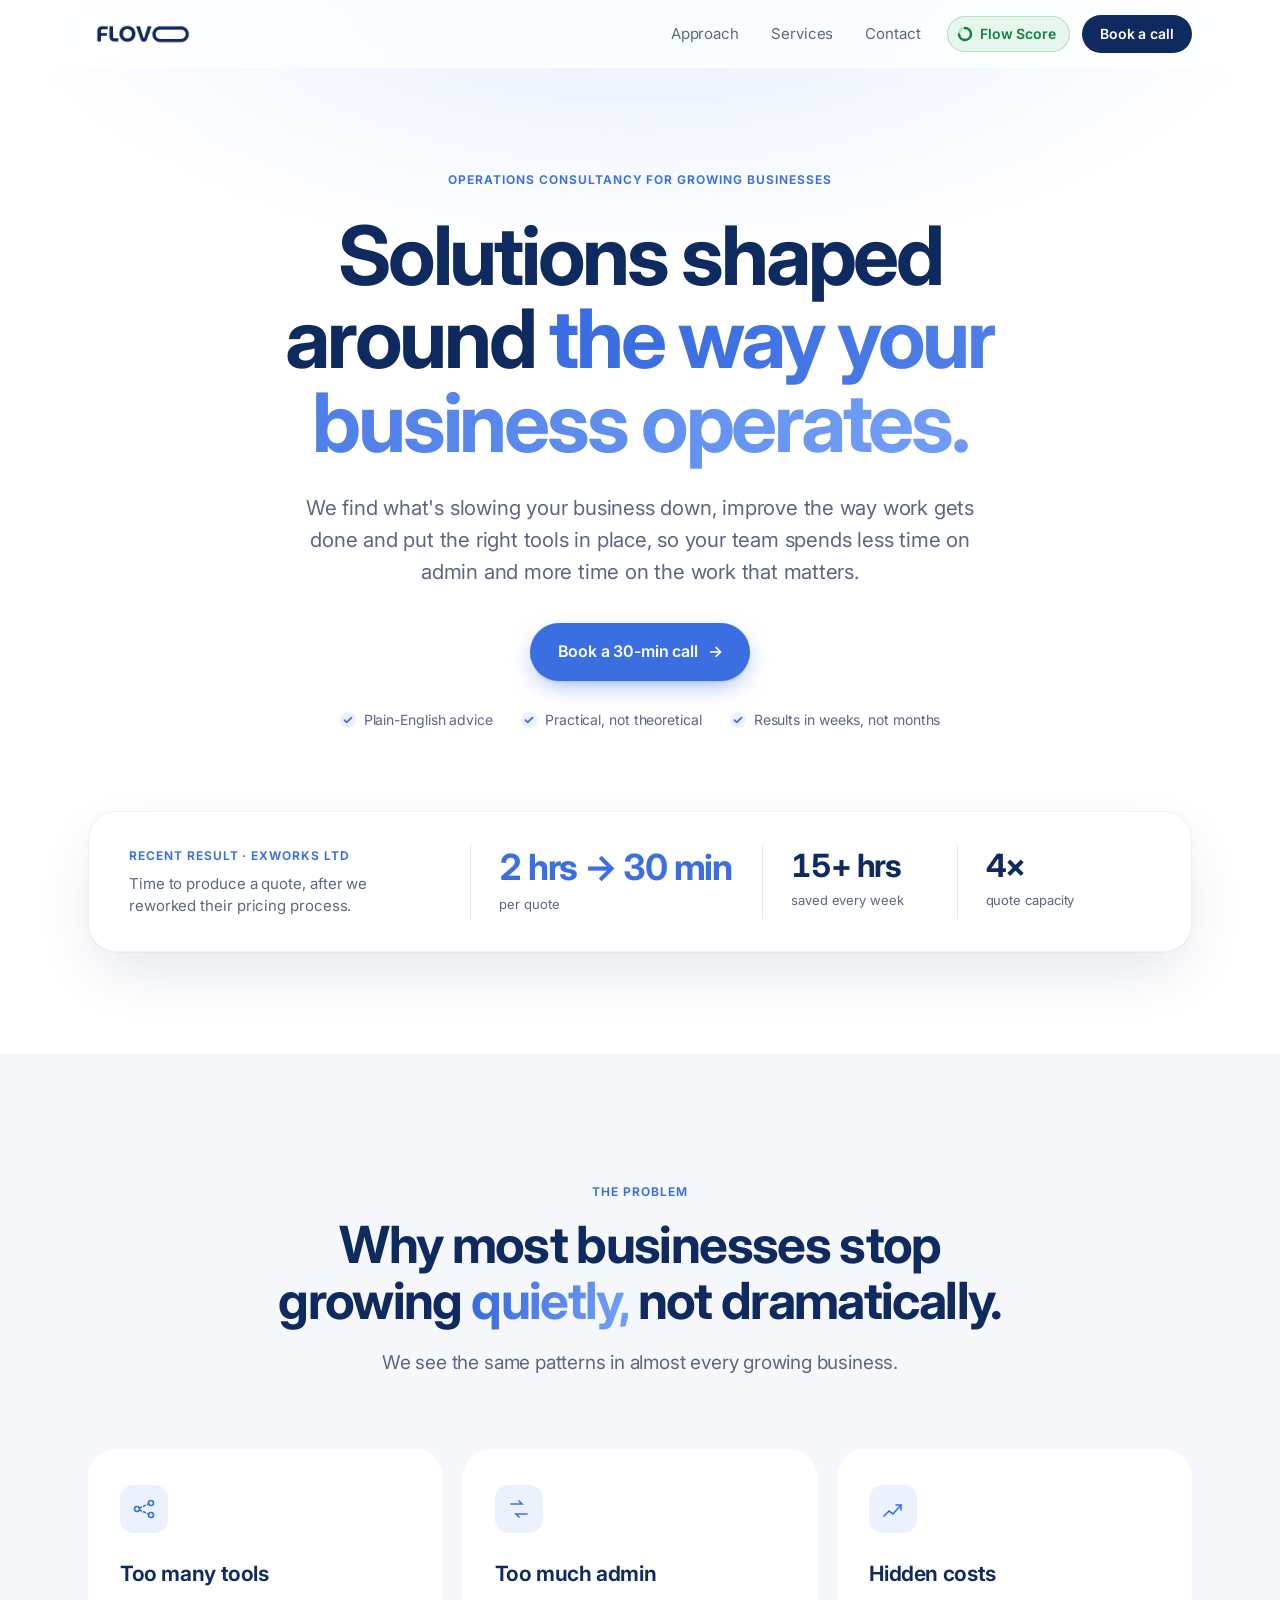
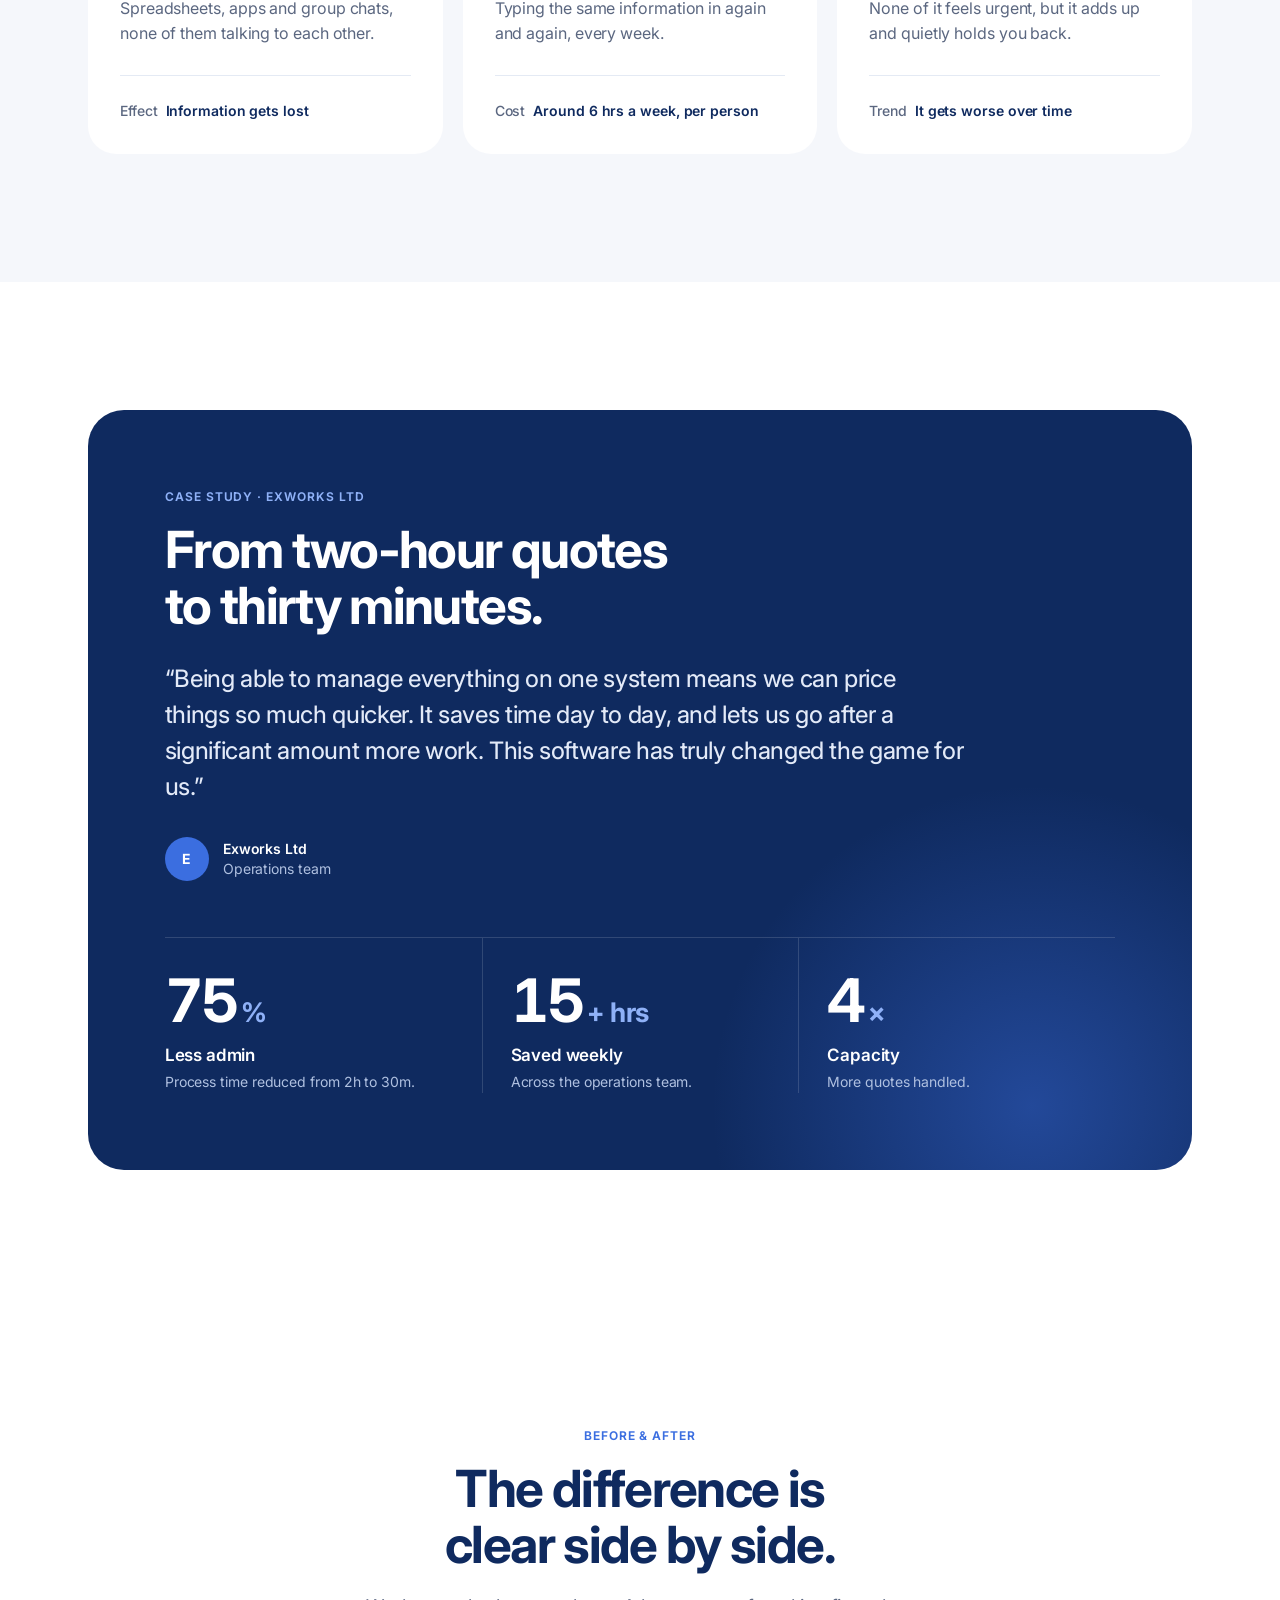
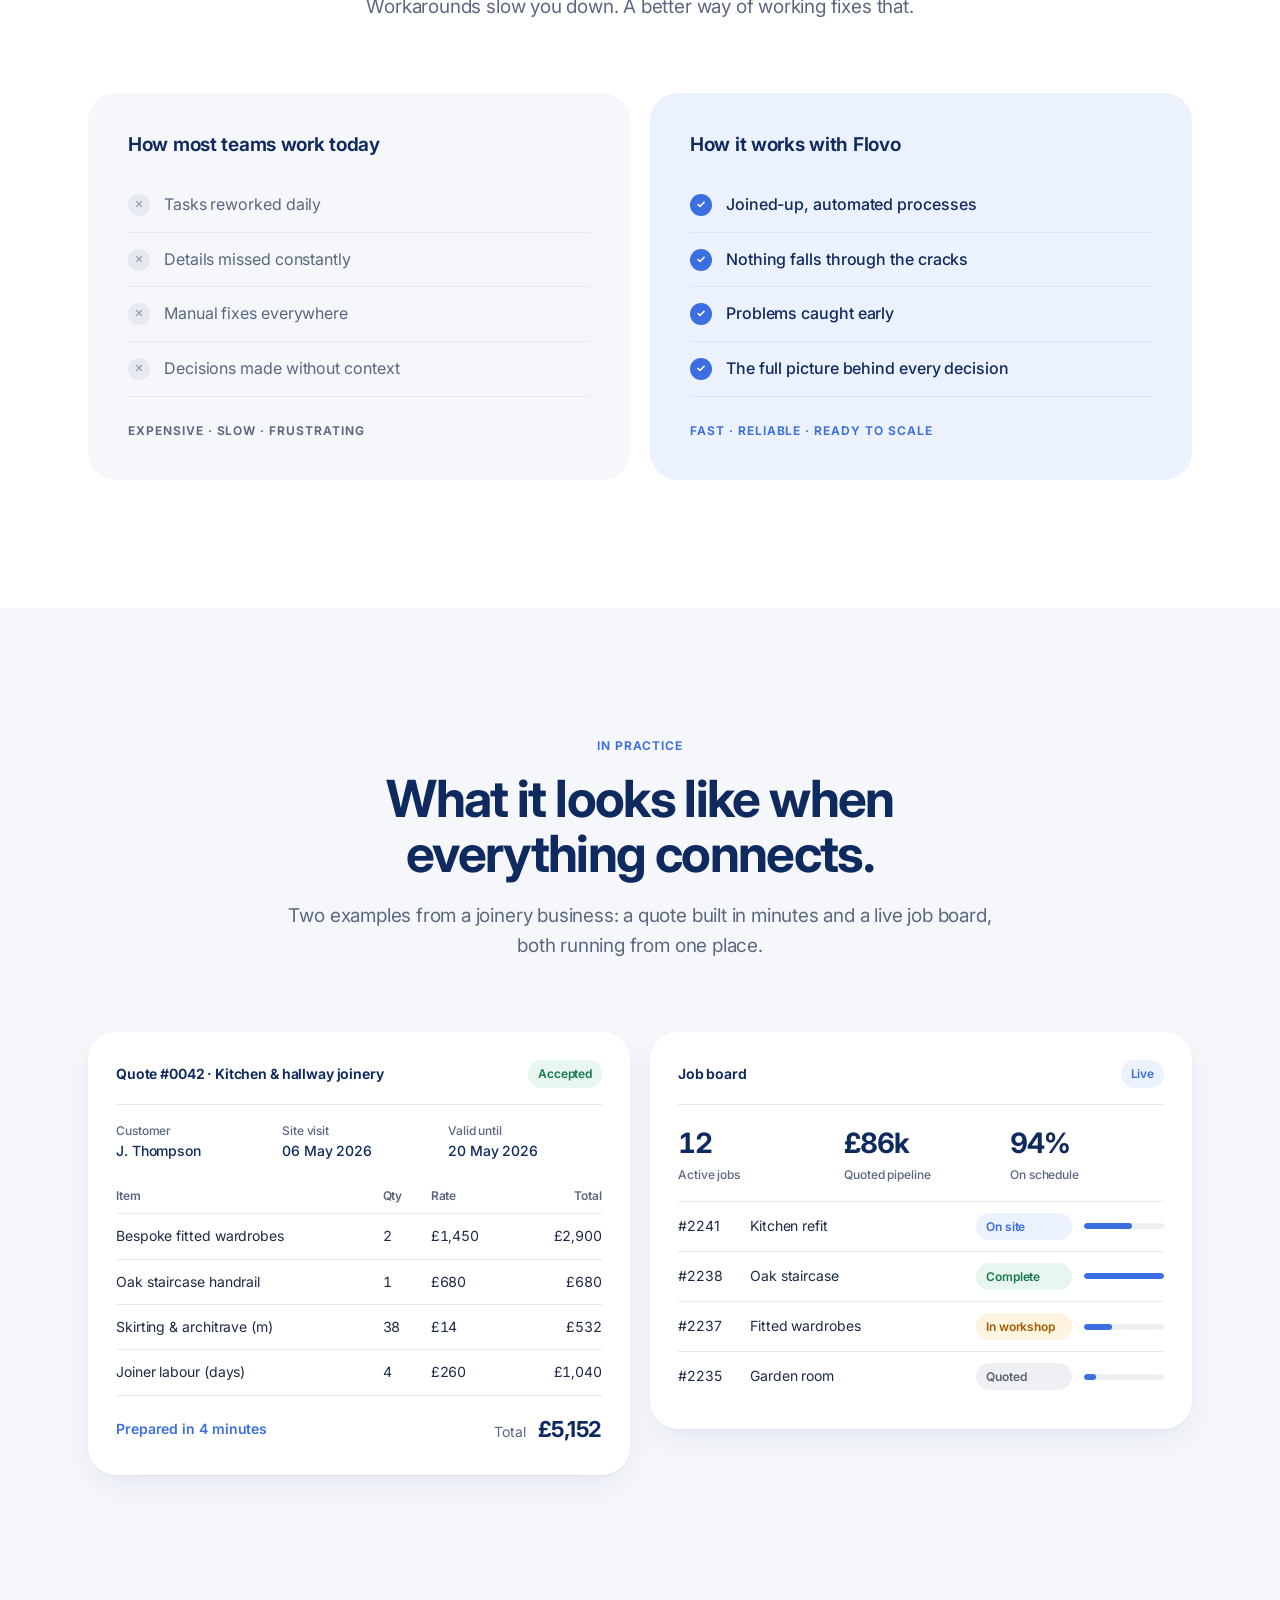
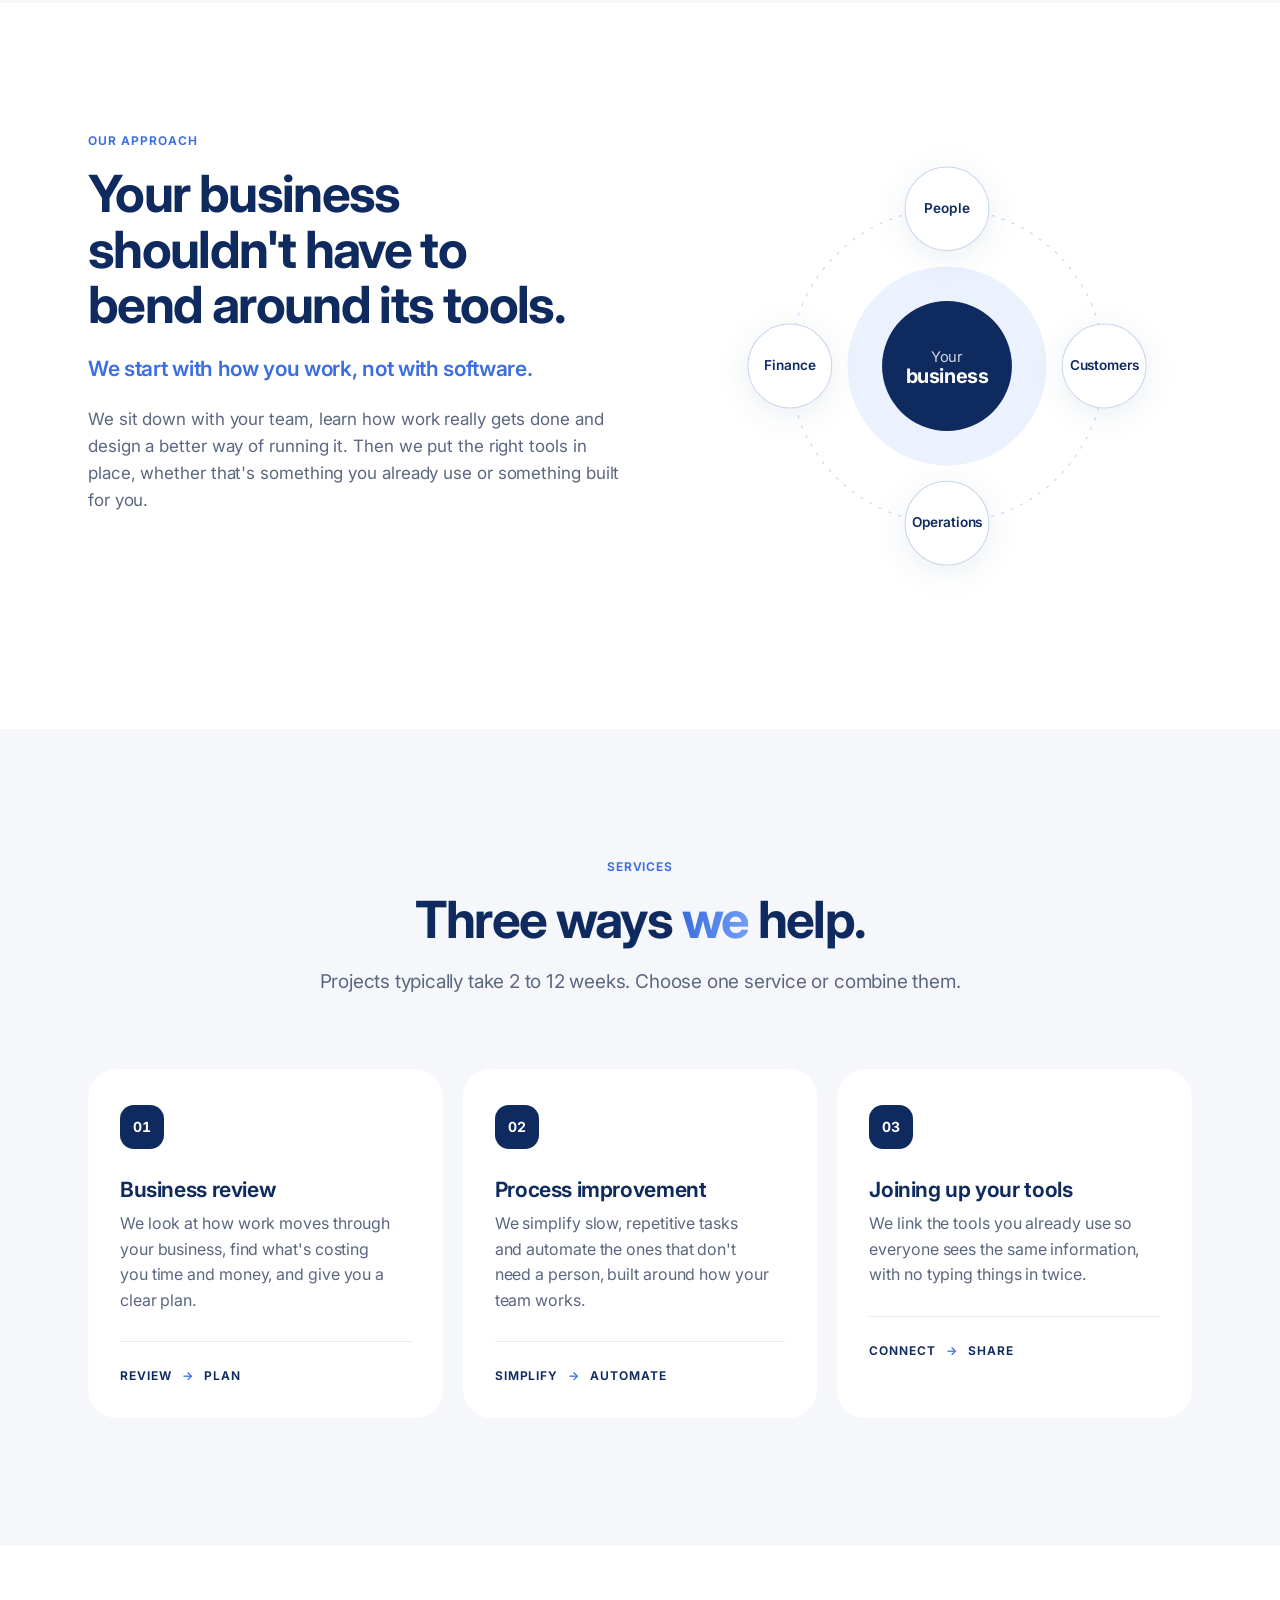
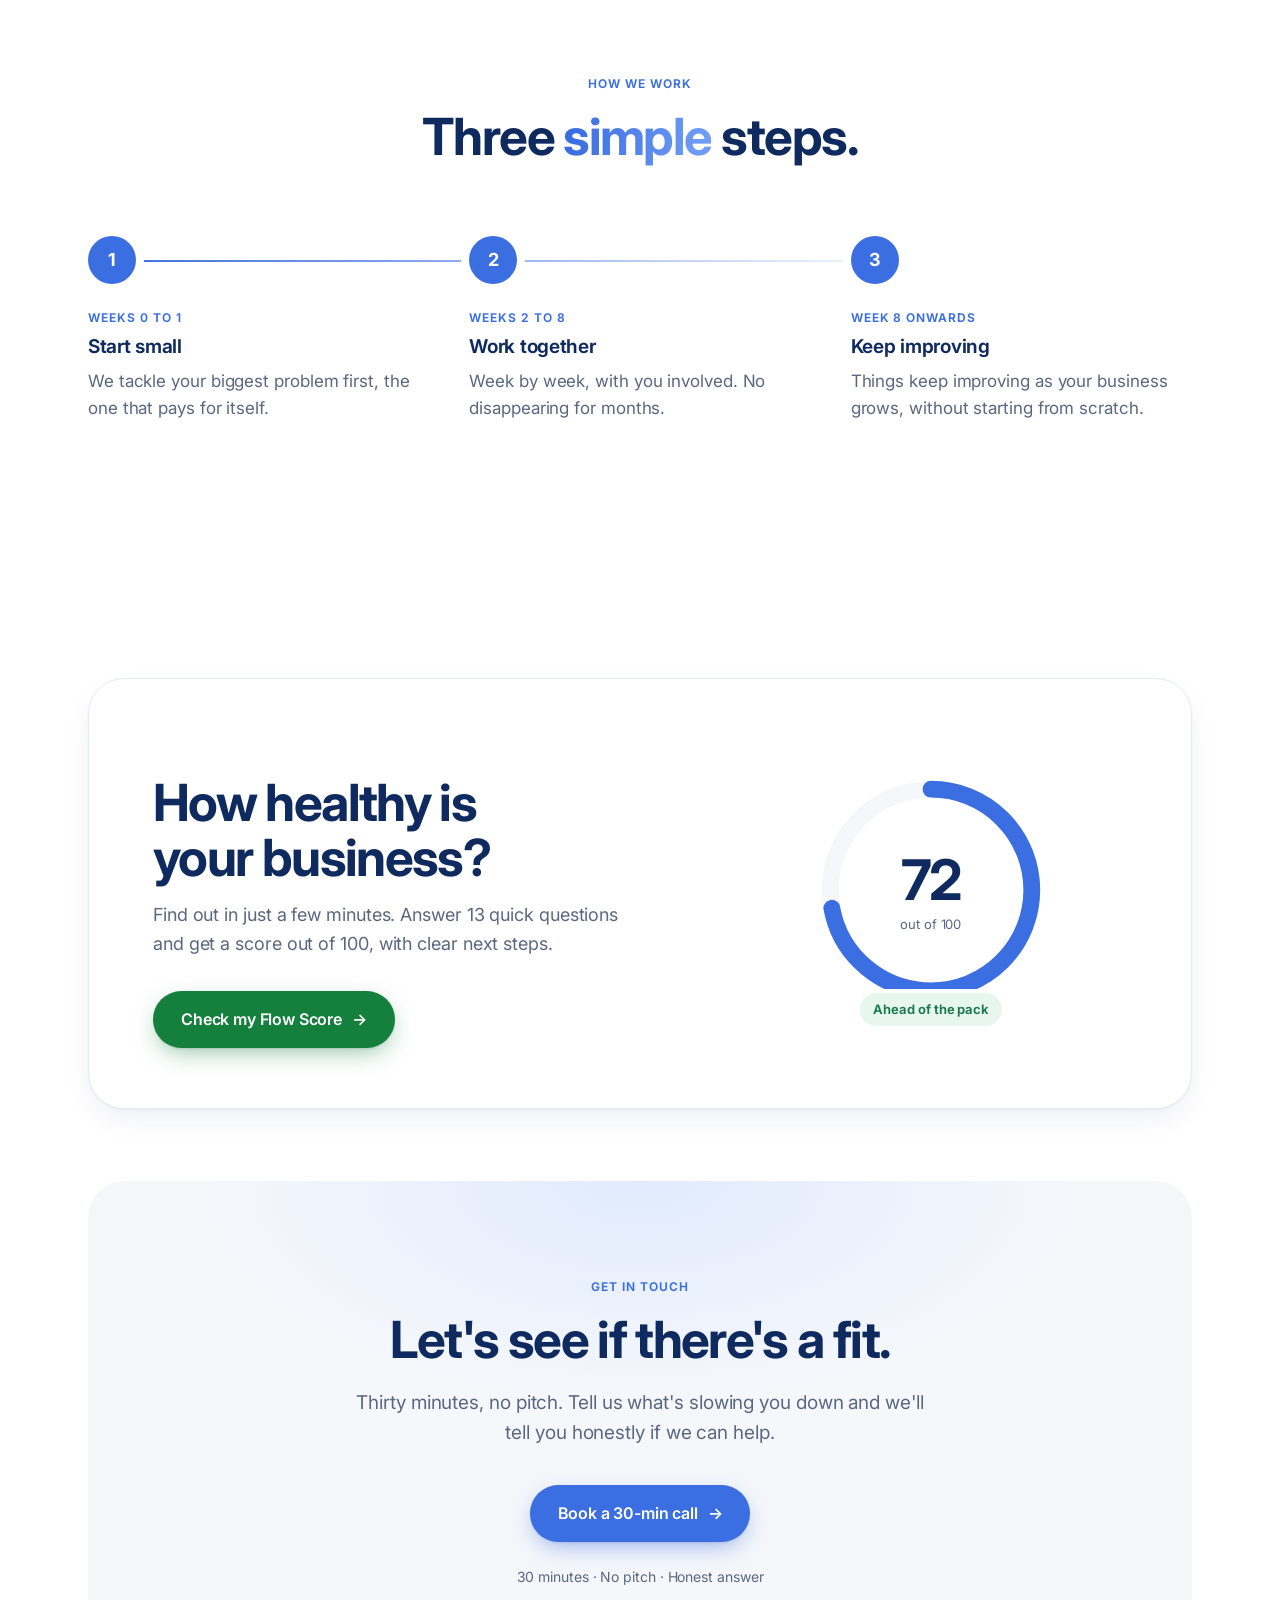
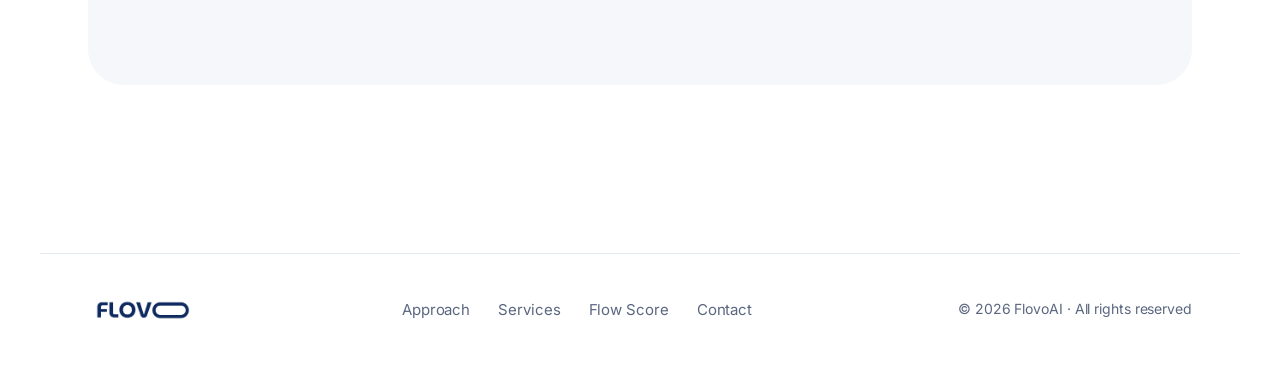
==== index.html @ a296d51c "Flow Score: green calls to action, remove quick win - Flow Score nav pill and Check/See my Flow Scor" ====
<!DOCTYPE html>
<html lang="en">
<head>
  <meta charset="UTF-8" />
  <meta name="viewport" content="width=device-width, initial-scale=1.0" />
  <meta name="theme-color" content="#ffffff" />
  <meta name="description" content="FlovoAI helps growing businesses find what is slowing them down, redesign the way work flows, and put the right tools in place, so teams spend less time on admin." />
  <title>FlovoAI | Operations Consultancy for Growing Businesses</title>
  <link rel="canonical" href="https://flovoai.com/" />

  <!-- Open Graph -->
  <meta property="og:type" content="website" />
  <meta property="og:url" content="https://flovoai.com/" />
  <meta property="og:title" content="FlovoAI | Operations Consultancy for Growing Businesses" />
  <meta property="og:description" content="FlovoAI helps growing businesses find what is slowing them down, redesign the way work flows, and put the right tools in place, so teams spend less time on admin." />
  <meta property="og:image" content="https://flovoai.com/logo.png" />
  <meta property="og:site_name" content="FlovoAI" />

  <!-- Twitter Card -->
  <meta name="twitter:card" content="summary" />
  <meta name="twitter:title" content="FlovoAI | Operations Consultancy for Growing Businesses" />
  <meta name="twitter:description" content="FlovoAI helps growing businesses find what is slowing them down, redesign the way work flows, and put the right tools in place, so teams spend less time on admin." />
  <meta name="twitter:image" content="https://flovoai.com/logo.png" />

  <!-- JSON-LD structured data -->
  <script type="application/ld+json">
  {
    "@context": "https://schema.org",
    "@type": "ProfessionalService",
    "name": "FlovoAI",
    "url": "https://flovoai.com",
    "logo": "https://flovoai.com/logo.png",
    "description": "FlovoAI helps growing businesses find what is slowing them down, redesign the way work flows, and put the right tools in place, so teams spend less time on admin.",
    "areaServed": "GB",
    "serviceType": ["Operations Consultancy", "Process Improvement", "Business Systems Integration"],
    "contactPoint": {
      "@type": "ContactPoint",
      "contactType": "sales",
      "url": "https://cal.com/flovoai/30min"
    }
  }
  </script>

  <link rel="preconnect" href="https://fonts.googleapis.com" />
  <link rel="preconnect" href="https://fonts.gstatic.com" crossorigin />
  <link href="https://fonts.googleapis.com/css2?family=Inter:opsz,wght@14..32,400..700&display=swap" rel="stylesheet" />
  <link rel="icon" type="image/png" href="faviconv2.png" />
  <link rel="apple-touch-icon" href="faviconv2.png" />
  <link rel="stylesheet" href="home.css" />
  <script>document.documentElement.classList.add('js')</script>
</head>
<body>


  <header class="nav" id="nav">
    <div class="wrap nav-row">
      <a class="brand" href="#top" aria-label="FlovoAI home"><span class="logo" role="img" aria-label="FlovoAI"></span></a>
      <nav class="nav-links" aria-label="Primary">
        <a class="nav-link" href="#approach">Approach</a>
        <a class="nav-link" href="#services">Services</a>
        <a class="nav-link" href="#contact">Contact</a>
        <a class="nav-score" href="/questionnaire"><svg class="nav-score-icon" viewBox="0 0 16 16" aria-hidden="true"><circle cx="8" cy="8" r="6" class="t"/><circle cx="8" cy="8" r="6" class="f"/></svg><span>Flow Score</span></a>
        <a class="nav-cta" href="https://cal.com/flovoai/30min" target="_blank" rel="noopener">Book a call</a>
      </nav>
    </div>
  </header>

  <main id="top">

    <!-- HERO -->
    <section class="hero">
      <div class="wrap hero-copy">
        <p class="eyebrow">Operations consultancy for growing businesses</p>
        <h1>Solutions shaped around <em>the way your business operates.</em></h1>
        <p class="hero-sub">We find what's slowing your business down, improve the way work gets done and put the right tools in place, so your team spends less time on admin and more time on the work that matters.</p>
        <div class="hero-cta">
          <a class="btn btn-primary" href="https://cal.com/flovoai/30min" target="_blank" rel="noopener">Book a 30-min call <span class="btn-arrow" aria-hidden="true">→</span></a>
        </div>
        <ul class="hero-trust">
          <li>Plain-English advice</li>
          <li>Practical, not theoretical</li>
          <li>Results in weeks, not months</li>
        </ul>
      </div>
      <div class="wrap">
        <aside class="hero-card" aria-label="Recent result">
          <div class="hero-card-intro">
            <div class="hero-card-label">Recent result · Exworks Ltd</div>
            <p>Time to produce a quote, after we reworked their pricing process.</p>
          </div>
          <div class="hero-card-figs">
            <div class="fig fig-main"><strong><span class="n" data-target="2" data-delay="700">2</span> hrs → <span class="n" data-target="30" data-delay="700">30</span> min</strong><span>per quote</span></div>
            <div class="fig"><strong><span class="n" data-target="15" data-delay="700">15</span>+ hrs</strong><span>saved every week</span></div>
            <div class="fig"><strong><span class="n" data-target="4" data-delay="700">4</span>×</strong><span>quote capacity</span></div>
          </div>
        </aside>
      </div>
    </section>

    <!-- PROBLEM -->
    <section class="sec sec-problem">
      <div class="wrap">
        <div class="sec-head">
          <div class="kicker">The problem</div>
          <h2>Why most businesses stop growing <em>quietly,</em> not dramatically.</h2>
          <p class="sec-sub">We see the same patterns in almost every growing business.</p>
        </div>
        <div class="cards-3">
          <article class="card">
            <div class="card-icon"><svg viewBox="0 0 24 24" fill="none" stroke="currentColor" stroke-width="1.6" stroke-linecap="round"><circle cx="5" cy="12" r="2.5"/><circle cx="19" cy="6" r="2.5"/><circle cx="19" cy="18" r="2.5"/><path d="M7.5 11 16.5 7M7.5 13l9 4" stroke-dasharray="2 2.5"/></svg></div>
            <h3>Too many tools</h3>
            <p>Spreadsheets, apps and group chats, none of them talking to each other.</p>
            <div class="card-foot"><span>Effect</span>Information gets lost</div>
          </article>
          <article class="card">
            <div class="card-icon"><svg viewBox="0 0 24 24" fill="none" stroke="currentColor" stroke-width="1.6" stroke-linecap="round"><path d="M4 7h11l-3-3M20 17H9l3 3"/></svg></div>
            <h3>Too much admin</h3>
            <p>Typing the same information in again and again, every week.</p>
            <div class="card-foot"><span>Cost</span>Around 6 hrs a week, per person</div>
          </article>
          <article class="card">
            <div class="card-icon"><svg viewBox="0 0 24 24" fill="none" stroke="currentColor" stroke-width="1.6" stroke-linecap="round"><path d="M3 19l5-5 4 3 8-9"/><path d="M15 8h5v5"/></svg></div>
            <h3>Hidden costs</h3>
            <p>None of it feels urgent, but it adds up and quietly holds you back.</p>
            <div class="card-foot"><span>Trend</span>It gets worse over time</div>
          </article>
        </div>
      </div>
    </section>

    <!-- CASE STUDY -->
    <section class="sec sec-case">
      <div class="wrap">
        <div class="case">
          <div class="case-left">
            <div class="kicker">Case study · Exworks Ltd</div>
            <h2>From two-hour quotes to thirty minutes.</h2>
            <blockquote>“Being able to manage everything on one system means we can price things so much quicker. It saves time day to day, and lets us go after a significant amount more work. This software has truly changed the game for us.”</blockquote>
            <div class="cite"><span class="avatar">E</span><span><strong>Exworks Ltd</strong><br>Operations team</span></div>
          </div>
          <div class="stats">
            <div class="stat"><div class="stat-num" data-target="75">75<small>%</small></div><div class="stat-label">Less admin</div><p>Process time reduced from 2h to 30m.</p></div>
            <div class="stat"><div class="stat-num" data-target="15">15<small>+ hrs</small></div><div class="stat-label">Saved weekly</div><p>Across the operations team.</p></div>
            <div class="stat"><div class="stat-num" data-target="4">4<small>×</small></div><div class="stat-label">Capacity</div><p>More quotes handled.</p></div>
          </div>
        </div>
      </div>
    </section>

    <!-- COMPARE -->
    <section class="sec sec-compare">
      <div class="wrap">
        <div class="sec-head">
          <div class="kicker">Before &amp; after</div>
          <h2>The difference is clear side by side.</h2>
          <p class="sec-sub">Workarounds slow you down. A better way of working fixes that.</p>
        </div>
        <div class="compare">
          <div class="compare-col then">
            <h4>How most teams work today</h4>
            <ul>
              <li>Tasks reworked daily</li>
              <li>Details missed constantly</li>
              <li>Manual fixes everywhere</li>
              <li>Decisions made without context</li>
            </ul>
            <div class="compare-foot">Expensive · slow · frustrating</div>
          </div>
          <div class="compare-col now">
            <h4>How it works with Flovo</h4>
            <ul>
              <li>Joined-up, automated processes</li>
              <li>Nothing falls through the cracks</li>
              <li>Problems caught early</li>
              <li>The full picture behind every decision</li>
            </ul>
            <div class="compare-foot">Fast · reliable · ready to scale</div>
          </div>
        </div>
      </div>
    </section>

    <!-- IN PRACTICE -->
    <section class="sec sec-mocks">
      <div class="wrap">
        <div class="sec-head">
          <div class="kicker">In practice</div>
          <h2>What it looks like when everything connects.</h2>
          <p class="sec-sub">Two examples from a joinery business: a quote built in minutes and a live job board, both running from one place.</p>
        </div>
        <div class="mocks">
          <div class="mock">
            <div class="mock-head"><span>Quote #0042 · Kitchen &amp; hallway joinery</span><span class="pill ok">Accepted</span></div>
            <div class="mock-meta"><div><span>Customer</span>J. Thompson</div><div><span>Site visit</span>06 May 2026</div><div><span>Valid until</span>20 May 2026</div></div>
            <table>
              <thead><tr><th>Item</th><th>Qty</th><th>Rate</th><th>Total</th></tr></thead>
              <tbody>
                <tr><td>Bespoke fitted wardrobes</td><td>2</td><td>£1,450</td><td>£2,900</td></tr>
                <tr><td>Oak staircase handrail</td><td>1</td><td>£680</td><td>£680</td></tr>
                <tr><td>Skirting &amp; architrave (m)</td><td>38</td><td>£14</td><td>£532</td></tr>
                <tr><td>Joiner labour (days)</td><td>4</td><td>£260</td><td>£1,040</td></tr>
              </tbody>
            </table>
            <div class="mock-total"><span class="note">Prepared in 4 minutes</span><span>Total <strong>£5,152</strong></span></div>
          </div>
          <div class="mock">
            <div class="mock-head"><span>Job board</span><span class="pill live">Live</span></div>
            <div class="kpis"><div><strong>12</strong><span>Active jobs</span></div><div><strong>£86k</strong><span>Quoted pipeline</span></div><div><strong>94%</strong><span>On schedule</span></div></div>
            <div class="jobs">
              <div class="job"><span>#2241</span><span>Kitchen refit</span><span class="pill info">On site</span><div class="bar"><i style="width:60%"></i></div></div>
              <div class="job"><span>#2238</span><span>Oak staircase</span><span class="pill ok">Complete</span><div class="bar"><i style="width:100%"></i></div></div>
              <div class="job"><span>#2237</span><span>Fitted wardrobes</span><span class="pill warn">In workshop</span><div class="bar"><i style="width:35%"></i></div></div>
              <div class="job"><span>#2235</span><span>Garden room</span><span class="pill muted">Quoted</span><div class="bar"><i style="width:15%"></i></div></div>
            </div>
          </div>
        </div>
      </div>
    </section>

    <!-- APPROACH -->
    <section id="approach" class="sec sec-approach">
      <div class="wrap approach">
        <div>
          <div class="kicker">Our approach</div>
          <h2>Your business shouldn't have to bend around its tools.</h2>
          <p class="lead">We start with how you work, not with software.</p>
          <p>We sit down with your team, learn how work really gets done and design a better way of running it. Then we put the right tools in place, whether that's something you already use or something built for you.</p>
          <p>The result: fewer tools, fewer workarounds and a way of working your team trusts.</p>
        </div>
        <div class="diagram" aria-hidden="true">
          <svg viewBox="0 0 420 420">
            <circle cx="210" cy="210" r="150" class="d-ring"/>
            <circle cx="210" cy="210" r="95" class="d-ring2"/>
            <g class="d-node"><circle cx="210" cy="60" r="40"/><text x="210" y="64">People</text></g>
            <g class="d-node"><circle cx="360" cy="210" r="40"/><text x="360" y="214">Customers</text></g>
            <g class="d-node"><circle cx="210" cy="360" r="40"/><text x="210" y="364">Operations</text></g>
            <g class="d-node"><circle cx="60" cy="210" r="40"/><text x="60" y="214">Finance</text></g>
            <circle cx="210" cy="210" r="62" class="d-core"/>
            <text x="210" y="206" class="d-core-t1">Your</text>
            <text x="210" y="226" class="d-core-t2">business</text>
          </svg>
        </div>
      </div>
    </section>

    <!-- SERVICES -->
    <section id="services" class="sec sec-services">
      <div class="wrap">
        <div class="sec-head">
          <div class="kicker">Services</div>
          <h2>Three ways <em>we</em> help.</h2>
          <p class="sec-sub">Projects typically take 2 to 12 weeks. Choose one service or combine them.</p>
        </div>
        <div class="cards-3 services">
          <article class="card service">
            <div class="svc-num">01</div>
            <h3>Business review</h3>
            <p>We look at how work moves through your business, find what's costing you time and money, and give you a clear plan.</p>
            <div class="svc-flow">Review <span>→</span> Plan</div>
          </article>
          <article class="card service">
            <div class="svc-num">02</div>
            <h3>Process improvement</h3>
            <p>We simplify slow, repetitive tasks and automate the ones that don't need a person, built around how your team works.</p>
            <div class="svc-flow">Simplify <span>→</span> Automate</div>
          </article>
          <article class="card service">
            <div class="svc-num">03</div>
            <h3>Joining up your tools</h3>
            <p>We link the tools you already use so everyone sees the same information, with no typing things in twice.</p>
            <div class="svc-flow">Connect <span>→</span> Share</div>
          </article>
        </div>
      </div>
    </section>

    <!-- PROCESS -->
    <section class="sec sec-process">
      <div class="wrap">
        <div class="sec-head">
          <div class="kicker">How we work</div>
          <h2>Three <em>simple</em> steps.</h2>
        </div>
        <div class="steps">
          <div class="step"><div class="step-n">1</div><div class="step-when">Weeks 0 to 1</div><h4>Start small</h4><p>We tackle your biggest problem first, the one that pays for itself.</p></div>
          <div class="step"><div class="step-n">2</div><div class="step-when">Weeks 2 to 8</div><h4>Work together</h4><p>Week by week, with you involved. No disappearing for months.</p></div>
          <div class="step"><div class="step-n">3</div><div class="step-when">Week 8 onwards</div><h4>Keep improving</h4><p>Things keep improving as your business grows, without starting from scratch.</p></div>
        </div>
      </div>
    </section>

    <!-- FLOW SCORE -->
    <section class="sec sec-flow">
      <div class="wrap">
        <div class="flow-tile">
          <div class="flow-copy">
            <div class="kicker">Flow Score</div>
            <h2>How healthy is your business?</h2>
            <p>Find out in just a few minutes. Answer 13 quick questions and get a score out of 100, with clear next steps.</p>
            <a class="btn btn-green" href="/questionnaire">Check my Flow Score <span class="btn-arrow" aria-hidden="true">→</span></a>
          </div>
          <div class="flow-visual" aria-hidden="true">
            <svg viewBox="0 0 200 200">
              <circle cx="100" cy="100" r="84" class="fv-track"/>
              <circle cx="100" cy="100" r="84" class="fv-fill"/>
            </svg>
            <div class="fv-center"><strong>72</strong><span>out of 100</span></div>
            <div class="fv-chip">Ahead of the pack</div>
          </div>
        </div>
      </div>
    </section>

    <!-- CONTACT -->
    <section id="contact" class="sec sec-contact">
      <div class="wrap">
        <div class="contact">
          <div class="kicker">Get in touch</div>
          <h2>Let's see if there's a fit.</h2>
          <p>Thirty minutes, no pitch. Tell us what's slowing you down and we'll tell you honestly if we can help.</p>
          <div class="hero-cta center">
            <a class="btn btn-primary" href="https://cal.com/flovoai/30min" target="_blank" rel="noopener">Book a 30-min call <span class="btn-arrow" aria-hidden="true">→</span></a>
          </div>
          <div class="contact-meta">30 minutes · No pitch · Honest answer</div>
        </div>
      </div>
    </section>
  </main>

  <footer class="footer">
    <div class="wrap footer-row">
      <span class="logo" role="img" aria-label="FlovoAI"></span>
      <div class="footer-links"><a href="#approach">Approach</a><a href="#services">Services</a><a href="/questionnaire">Flow Score</a><a href="#contact">Contact</a></div>
      <div class="footer-meta">© 2026 FlovoAI · All rights reserved</div>
    </div>
  </footer>

  <script src="script.js"></script>
</body>
</html>
---- home.css ----
/* ==========================================================================
   FlovoAI homepage
   Light, consultancy-led design. Principles applied:
   - Typography: optical sizing, size-specific tracking and leading, rem units
     so the layout scales with the visitor's text-size setting
   - Materials: translucent navigation with a soft scroll-edge, not a hard rule
   - Response: buttons react on press, instantly
   - Motion: smooth, critically damped (no overshoot), transform + opacity only
   - Accessibility: reduced motion, reduced transparency, increased contrast
   ========================================================================== */

:root {
  /* Brand */
  --navy: #0F2A5F;
  --blue: #3B6EE0;
  --blue-deep: #2A57C4;
  --blue-soft: #EBF1FD;
  --sky: #8FB1F7;
  /* Flow Score accent: deep enough for white text to pass contrast (AA) */
  --green: #15803D;
  --green-deep: #116632;
  --green-soft: #E7F6EC;

  /* Neutrals */
  --bg: #FFFFFF;
  --tint: #F5F7FB;
  --text: #1E2B44;
  --text-soft: #5B6780;
  --line: #E4EAF4;
  --line-strong: #C9D6EC;

  /* Type */
  --font: 'Inter', system-ui, -apple-system, 'Segoe UI', sans-serif;

  /* Shape and depth */
  --r-lg: 1.75rem;
  --r-md: 1.25rem;
  --r-sm: 0.75rem;
  --shadow-lg: 0 1px 2px rgba(15, 42, 95, .04), 0 24px 64px -12px rgba(15, 42, 95, .14);
  --shadow-md: 0 1px 2px rgba(15, 42, 95, .04), 0 12px 32px -8px rgba(15, 42, 95, .10);

  /* Motion: approximates a critically damped spring (smooth settle, no bounce) */
  --ease: cubic-bezier(.32, .72, 0, 1);
  --ease-out: cubic-bezier(.22, .61, .36, 1);
}

/* ---------- Base ---------- */
*, *::before, *::after { box-sizing: border-box; margin: 0; padding: 0; }
html { scroll-behavior: smooth; -webkit-text-size-adjust: 100%; }
body {
  background: var(--bg);
  color: var(--text);
  font-family: var(--font);
  font-optical-sizing: auto;
  font-size: 1.0625rem;
  line-height: 1.6;
  letter-spacing: -0.005em;
  -webkit-font-smoothing: antialiased;
  -moz-osx-font-smoothing: grayscale;
  text-rendering: optimizeLegibility;
}
a { color: inherit; text-decoration: none; }
ul { list-style: none; }
::selection { background: var(--blue); color: #fff; }
:focus-visible { outline: 2px solid var(--blue); outline-offset: 3px; border-radius: 6px; }

.wrap { max-width: 75rem; margin: 0 auto; padding: 0 clamp(1.25rem, 4vw, 3rem); }

/* ---------- Typography: tracking tightens and leading closes as size grows ---------- */
h1, h2, h3, h4 { color: var(--navy); font-weight: 650; text-wrap: balance; }
h1 { font-size: clamp(2.75rem, 6.4vw, 5.25rem); line-height: 1.02; letter-spacing: -0.04em; font-weight: 700; }
h2 { font-size: clamp(2rem, 4vw, 3.25rem); line-height: 1.08; letter-spacing: -0.032em; font-weight: 700; }
h3 { font-size: 1.3125rem; line-height: 1.25; letter-spacing: -0.018em; margin-bottom: .5rem; }
h4 { font-size: 1.1875rem; line-height: 1.3; letter-spacing: -0.015em; margin-bottom: .5rem; }
h1 em, h2 em {
  font-style: normal;
  background: linear-gradient(100deg, var(--blue) 10%, #6E9BF5 90%);
  -webkit-background-clip: text; background-clip: text; color: transparent;
}
p { text-wrap: pretty; }
.kicker, .eyebrow, .hero-card-label, .compare-foot, .svc-flow, .step-when {
  font-size: .75rem; font-weight: 650; letter-spacing: .08em; text-transform: uppercase;
}

/* ---------- Navigation: a translucent material that content scrolls beneath ---------- */
.nav {
  position: sticky; top: 0; z-index: 50;
  background: rgba(255, 255, 255, .72);
  -webkit-backdrop-filter: saturate(180%) blur(20px);
  backdrop-filter: saturate(180%) blur(20px);
}
/* Scroll-edge effect: a soft fade where content meets the bar, only once scrolled */
.nav::after {
  content: ""; position: absolute; left: 0; right: 0; top: 100%; height: 1.25rem;
  background: linear-gradient(rgba(15, 42, 95, .06), transparent);
  opacity: 0; transition: opacity .3s var(--ease-out); pointer-events: none;
}
.nav.scrolled::after { opacity: 1; }
.nav-row { display: flex; align-items: center; justify-content: space-between; height: 4.25rem; }
.logo {
  display: block; width: 6.75rem; height: 2rem; background: var(--logo, var(--navy));
  -webkit-mask: url(logo.png) center / contain no-repeat; mask: url(logo.png) center / contain no-repeat;
}
.nav-links { display: flex; align-items: center; gap: .25rem; font-size: .9375rem; }
.nav-link {
  color: var(--text-soft); padding: .5rem .875rem; border-radius: 99px;
  transition: color .2s var(--ease-out), background-color .2s var(--ease-out);
}
.nav-link:hover { color: var(--navy); }
/* Wayfinding: the section you're reading is highlighted */
.nav-link.active { color: var(--navy); background: var(--tint); }
.nav-cta {
  margin-left: .75rem; padding: .5rem 1.125rem; border-radius: 99px;
  background: var(--navy); color: #fff; font-weight: 600; font-size: .875rem;
  transition: background-color .2s var(--ease-out), transform .1s var(--ease-out);
}
.nav-cta:hover { background: var(--blue); }
.nav-cta:active { transform: scale(.96); transition-duration: 0s; }

/* Flow Score: a soft green pill so it stands out, secondary to Book a call */
.nav-score {
  display: inline-flex; align-items: center; gap: .4375rem; margin-left: .5rem;
  padding: .4375rem .875rem .4375rem .625rem; border-radius: 99px;
  background: var(--green-soft); color: var(--green); font-weight: 600; font-size: .875rem;
  box-shadow: inset 0 0 0 1px rgba(21, 128, 61, .22);
  -webkit-tap-highlight-color: transparent;
  transition: background-color .2s var(--ease-out), box-shadow .2s var(--ease-out), transform .1s var(--ease-out);
}
.nav-score:hover { background: #D9F0E1; box-shadow: inset 0 0 0 1px rgba(21, 128, 61, .38); }
.nav-score:active { transform: scale(.96); transition-duration: 0s; }
.nav-score[aria-current="page"] { box-shadow: inset 0 0 0 1.5px var(--green); }
.nav-score-icon { width: 1rem; height: 1rem; transform: rotate(-90deg); }
.nav-score-icon circle { fill: none; stroke-width: 2.4; }
.nav-score-icon .t { stroke: rgba(21, 128, 61, .25); }
.nav-score-icon .f { stroke: currentColor; stroke-linecap: round; stroke-dasharray: 37.7; stroke-dashoffset: 10.5; transition: stroke-dashoffset .5s var(--ease); }
.nav-score:hover .nav-score-icon .f { stroke-dashoffset: 3; }
.nav-score + .nav-cta { margin-left: .5rem; }
@media (max-width: 720px) {
  .nav-links { gap: .375rem; }
  .nav-score { margin-left: 0; padding: .4375rem .75rem .4375rem .5625rem; font-size: .8125rem; }
  .nav-score + .nav-cta { margin-left: 0; padding: .5rem .875rem; font-size: .8125rem; }
}
@media (max-width: 360px) { .nav-score span { display: none; } .nav-score { padding: .5rem; } .logo { width: 5.75rem; } }
@media (prefers-reduced-motion: reduce) { .nav-score, .nav-score-icon .f { transition: none; } .nav-score:active { transform: none; } }

/* ---------- Buttons: feedback on press, not on release ---------- */
.btn {
  display: inline-flex; align-items: center; gap: .625rem;
  padding: 1rem 1.75rem; border-radius: 99px;
  font-size: 1rem; font-weight: 600; letter-spacing: -0.01em; white-space: nowrap;
  -webkit-tap-highlight-color: transparent;
  transition: background-color .2s var(--ease-out), box-shadow .2s var(--ease-out), transform .12s var(--ease-out);
}
.btn-primary { background: var(--blue); color: #fff; box-shadow: 0 1px 2px rgba(15, 42, 95, .1), 0 8px 24px -6px rgba(59, 110, 224, .55); }
.btn-primary:hover { background: var(--blue-deep); }
.btn:active { transform: scale(.97); transition-duration: 0s; }
.btn-arrow { display: inline-block; transition: transform .3s var(--ease); }
.btn:hover .btn-arrow { transform: translateX(3px); }
.hero-cta { display: flex; gap: .75rem; flex-wrap: wrap; justify-content: center; margin-top: 2.25rem; }

/* ---------- Hero ---------- */
.hero {
  /* Starts beneath the translucent nav so the gradient shows through it */
  margin-top: -4.25rem;
  padding: calc(4.25rem + clamp(3.5rem, 8vw, 6.5rem)) 0 clamp(4rem, 8vw, 6.5rem);
  background:
    radial-gradient(60rem 30rem at 50% -4rem, #E3ECFD, transparent 70%),
    var(--bg);
  text-align: center;
}
.hero-copy { max-width: 60rem; }
.eyebrow { color: var(--blue); margin-bottom: 1.5rem; }
.hero-sub { font-size: clamp(1.125rem, 1.6vw, 1.3125rem); line-height: 1.55; color: var(--text-soft); max-width: 42rem; margin: 1.75rem auto 0; letter-spacing: -0.01em; }
.hero-trust { display: flex; justify-content: center; flex-wrap: wrap; gap: .5rem 1.75rem; margin-top: 1.75rem; font-size: .875rem; color: var(--text-soft); }
.hero-trust li { display: flex; align-items: center; gap: .5rem; }
.hero-trust li::before {
  content: ""; width: 1rem; height: 1rem; border-radius: 50%;
  background: var(--blue-soft) url("data:image/svg+xml,%3Csvg xmlns='http://www.w3.org/2000/svg' viewBox='0 0 16 16'%3E%3Cpath d='M4.5 8.2l2.2 2.2 4.8-4.8' fill='none' stroke='%233B6EE0' stroke-width='1.8' stroke-linecap='round' stroke-linejoin='round'/%3E%3C/svg%3E") center / 100% no-repeat;
}

/* Result panel */
.hero-card {
  margin-top: clamp(3.5rem, 7vw, 5rem);
  background: #fff; border-radius: var(--r-lg); box-shadow: var(--shadow-lg);
  border: 1px solid rgba(15, 42, 95, .06);
  display: grid; grid-template-columns: 1fr 2.2fr; align-items: center; gap: 2rem;
  padding: 2rem 2.5rem; text-align: left;
}
.hero-card-label { color: var(--blue); margin-bottom: .5rem; }
.hero-card-intro p { color: var(--text-soft); font-size: .9375rem; line-height: 1.5; }
.hero-card-figs { display: grid; grid-template-columns: 1.5fr 1fr 1fr; }
.fig { padding: .25rem 0 .25rem 1.75rem; border-left: 1px solid var(--line); }
.fig strong { display: block; color: var(--navy); font-size: 2rem; line-height: 1.1; letter-spacing: -0.035em; font-weight: 700; white-space: nowrap; }
.fig-main strong { color: var(--blue); font-size: 2.25rem; }
.fig span:not(.n) { display: block; font-size: .8125rem; color: var(--text-soft); margin-top: .375rem; }
.n, .stat-num, .kpis strong { font-variant-numeric: tabular-nums; }

/* ---------- Sections ---------- */
.sec { padding: clamp(5rem, 10vw, 8rem) 0; }
.sec-problem, .sec-mocks, .sec-services { background: var(--tint); }
.sec-head { max-width: 46rem; margin: 0 auto clamp(3rem, 6vw, 4.5rem); text-align: center; }
.kicker { color: var(--blue); margin-bottom: 1rem; }
.sec-sub { font-size: 1.1875rem; line-height: 1.55; color: var(--text-soft); margin-top: 1.25rem; letter-spacing: -0.01em; }

/* Tiles */
.cards-3 { display: grid; grid-template-columns: repeat(3, 1fr); gap: 1.25rem; }
.card { background: #fff; border-radius: var(--r-lg); padding: 2.25rem 2rem 2rem; display: flex; flex-direction: column; }
.card p { color: var(--text-soft); font-size: 1rem; line-height: 1.6; }
.card-icon { width: 3rem; height: 3rem; border-radius: .875rem; display: grid; place-items: center; color: var(--blue); background: var(--blue-soft); margin-bottom: 1.75rem; }
.card-icon svg { width: 1.5rem; height: 1.5rem; }
.card-foot { margin-top: auto; padding-top: 1.5rem; display: flex; gap: .5rem; font-size: .875rem; font-weight: 600; color: var(--navy); }
.card p + .card-foot { margin-top: 1.75rem; border-top: 1px solid var(--line); }
.card-foot span { color: var(--text-soft); font-weight: 500; }

/* ---------- Case study ---------- */
.case {
  background: var(--navy); color: #fff; border-radius: 2.25rem;
  padding: clamp(2.5rem, 6vw, 5rem);
  display: grid; grid-template-columns: 1fr; gap: clamp(2.5rem, 5vw, 3.5rem);
  position: relative; overflow: hidden; isolation: isolate;
}
.case::before {
  content: ""; position: absolute; inset: auto -10rem -16rem auto; width: 40rem; height: 40rem; z-index: -1;
  background: radial-gradient(closest-side, rgba(59, 110, 224, .45), transparent);
}
.case-left { max-width: 50rem; }
.case .kicker { color: var(--sky); }
.case h2 { color: #fff; }
.case blockquote { font-size: clamp(1.1875rem, 2vw, 1.5rem); line-height: 1.5; letter-spacing: -0.015em; color: #E3EAF8; margin: 1.75rem 0 2rem; font-weight: 450; }
.cite { display: flex; align-items: center; gap: .875rem; font-size: .875rem; color: #AFC0E0; line-height: 1.4; }
.cite strong { color: #fff; font-weight: 600; }
.avatar { width: 2.75rem; height: 2.75rem; border-radius: 50%; background: var(--blue); color: #fff; display: grid; place-items: center; font-weight: 700; }
.stats { display: grid; grid-template-columns: repeat(3, 1fr); border-top: 1px solid rgba(255, 255, 255, .14); }
.stat { padding: 2rem 1.5rem 0 0; }
.stat + .stat { padding-left: 1.75rem; border-left: 1px solid rgba(255, 255, 255, .14); }
.stat-num { font-size: clamp(2.75rem, 5vw, 3.75rem); line-height: 1; font-weight: 700; letter-spacing: -0.045em; color: #fff; }
.stat-num small { font-size: .45em; letter-spacing: -0.02em; color: var(--sky); margin-left: .15em; }
.stat-label { font-weight: 600; margin-top: .75rem; color: #fff; letter-spacing: -0.01em; }
.stat p { font-size: .875rem; color: #AFC0E0; margin-top: .125rem; }

/* ---------- Before and after ---------- */
.compare { display: grid; grid-template-columns: 1fr 1fr; gap: 1.25rem; }
.compare-col { border-radius: var(--r-lg); padding: 2.5rem; background: var(--tint); }
.compare-col.now { background: var(--blue-soft); }
.compare-col h4 { margin-bottom: 1.25rem; }
.compare-col li { display: flex; gap: .875rem; align-items: center; padding: .875rem 0; border-bottom: 1px solid rgba(15, 42, 95, .07); font-size: 1rem; }
.compare-col li::before { flex: none; width: 1.375rem; height: 1.375rem; border-radius: 50%; display: grid; place-items: center; font-size: .6875rem; font-weight: 700; }
.compare-col.then { color: var(--text-soft); }
.compare-col.then li::before { content: "✕"; background: #E6E9F0; color: #8A93A6; }
.compare-col.now li::before { content: "✓"; background: var(--blue); color: #fff; }
.compare-col.now li { color: var(--navy); font-weight: 500; }
.compare-foot { margin-top: 1.5rem; color: var(--text-soft); }
.compare-col.now .compare-foot { color: var(--blue); }

/* ---------- In practice: product views ---------- */
.mocks { display: grid; grid-template-columns: 1fr 1fr; gap: 1.25rem; align-items: start; }
.mock { background: #fff; border-radius: var(--r-lg); padding: 1.75rem; font-size: .875rem; box-shadow: var(--shadow-md); }
.mock-head { display: flex; justify-content: space-between; align-items: center; gap: 1rem; font-weight: 650; color: var(--navy); padding-bottom: 1rem; border-bottom: 1px solid var(--line); letter-spacing: -0.01em; }
.mock-meta { display: grid; grid-template-columns: repeat(3, 1fr); gap: .75rem; padding: 1rem 0; color: var(--navy); font-weight: 500; }
.mock-meta span, .kpis span { display: block; font-size: .75rem; color: var(--text-soft); font-weight: 500; }
.mock table { width: 100%; border-collapse: collapse; }
.mock th { text-align: left; font-size: .75rem; color: var(--text-soft); font-weight: 600; padding: .5rem 0; border-bottom: 1px solid var(--line); }
.mock td { padding: .6875rem 0; border-bottom: 1px solid var(--line); font-variant-numeric: tabular-nums; }
.mock th + th, .mock td + td { padding-left: .75rem; }
.mock th:last-child, .mock td:last-child { text-align: right; }
.mock-total { display: flex; justify-content: space-between; align-items: center; padding-top: 1rem; color: var(--text-soft); }
.mock-total strong { font-size: 1.375rem; color: var(--navy); margin-left: .5rem; letter-spacing: -0.02em; }
.note { color: var(--blue); font-weight: 600; }
.pill { font-size: .75rem; font-weight: 600; padding: .25rem .625rem; border-radius: 99px; white-space: nowrap; }
.pill.ok { background: #E7F6EE; color: #18794E; }
.pill.live, .pill.info { background: var(--blue-soft); color: var(--blue); }
.pill.warn { background: #FFF4E0; color: #A35C00; }
.pill.muted { background: #EEF0F4; color: #5B6372; }
.kpis { display: grid; grid-template-columns: repeat(3, 1fr); gap: .75rem; padding: 1rem 0; }
.kpis strong { font-size: 1.75rem; color: var(--navy); letter-spacing: -0.03em; font-weight: 700; }
.job { display: grid; grid-template-columns: 3.75rem 1fr 6rem 5rem; gap: .75rem; align-items: center; padding: .6875rem 0; border-top: 1px solid var(--line); }
.bar { height: .375rem; background: #EEF0F4; border-radius: 9px; overflow: hidden; }
.bar i { display: block; height: 100%; background: var(--blue); border-radius: 9px; }

/* ---------- Approach ---------- */
.approach { display: grid; grid-template-columns: 1.1fr 1fr; gap: clamp(3rem, 6vw, 5rem); align-items: center; }
.approach .lead { font-size: 1.3125rem; font-weight: 600; letter-spacing: -0.015em; color: var(--blue); margin: 1.25rem 0; }
.approach p { color: var(--text-soft); margin-bottom: 1rem; }
.diagram svg { width: 100%; max-width: 27.5rem; display: block; margin: auto; overflow: visible; }
.d-ring { fill: none; stroke: var(--blue); stroke-opacity: .3; stroke-dasharray: 3 7; }
.d-ring2 { fill: var(--blue-soft); }
.d-node circle { fill: #fff; stroke: var(--line-strong); filter: drop-shadow(0 6px 14px rgba(15, 42, 95, .08)); }
.d-node text { font: 600 13px var(--font); letter-spacing: -0.01em; fill: var(--navy); text-anchor: middle; }
.d-core { fill: var(--navy); }
.d-core-t1, .d-core-t2 { fill: #fff; text-anchor: middle; }
.d-core-t1 { font: 400 14px var(--font); opacity: .8; }
.d-core-t2 { font: 700 19px var(--font); letter-spacing: -0.02em; }

/* ---------- Services ---------- */
.svc-num {
  width: 2.75rem; height: 2.75rem; border-radius: .875rem; display: grid; place-items: center;
  background: var(--navy); color: #fff; font-weight: 700; font-size: .875rem; margin-bottom: 1.75rem; font-variant-numeric: tabular-nums;
}
.svc-flow { margin-top: auto; padding-top: 1.5rem; color: var(--navy); }
.card p + .svc-flow { margin-top: 1.75rem; border-top: 1px solid var(--line); }
.svc-flow span { color: var(--blue); margin: 0 .375rem; }

/* ---------- Process: three steps on one line ---------- */
.steps { display: grid; grid-template-columns: repeat(3, 1fr); gap: 2.5rem; position: relative; }
.steps::before {
  content: ""; position: absolute; top: 1.5rem; left: 1.5rem; right: calc(33.33% - 1.5rem); height: 2px;
  background: linear-gradient(90deg, var(--blue), var(--blue-soft));
  transform-origin: left; transition: transform 1.2s var(--ease) .2s;
}
.step { position: relative; }
.step-n {
  width: 3rem; height: 3rem; border-radius: 50%; display: grid; place-items: center; position: relative;
  background: var(--blue); color: #fff; font-weight: 700; font-size: 1.125rem; margin-bottom: 1.5rem;
  box-shadow: 0 0 0 .5rem #fff;
}
.step-when { color: var(--blue); margin-bottom: .5rem; }
.step p { color: var(--text-soft); }

/* ---------- Contact ---------- */
.sec-contact { padding-top: 0; }
.contact {
  text-align: center; border-radius: 2.25rem; padding: clamp(3.5rem, 8vw, 6rem) clamp(1.5rem, 5vw, 4rem);
  background: radial-gradient(40rem 20rem at 50% 0%, #E1EBFD, transparent 70%), var(--tint);
}
.contact h2 { max-width: 40rem; margin: 0 auto; }
.contact p { font-size: 1.1875rem; color: var(--text-soft); max-width: 36rem; margin: 1.25rem auto 0; }
.contact-meta { margin-top: 1.5rem; font-size: .875rem; color: var(--text-soft); }

/* ---------- Footer ---------- */
.footer { padding: 2.5rem 0 3rem; }
.footer-row { display: flex; align-items: center; justify-content: space-between; gap: 1.5rem; flex-wrap: wrap; border-top: 1px solid var(--line); padding-top: 2.5rem; }
.footer-links { display: flex; flex-wrap: wrap; gap: .5rem 1.75rem; font-size: .9375rem; color: var(--text-soft); }
.footer-links a:hover { color: var(--navy); }
.footer-meta { font-size: .875rem; color: var(--text-soft); }


/* ---------- Flow Score promo ---------- */
.sec-flow { padding-bottom: clamp(3rem, 6vw, 4.5rem); }
.flow-tile {
  display: grid; grid-template-columns: 1.4fr 1fr; align-items: center; gap: 2rem;
  background: #fff; border: 1px solid var(--line); border-radius: 2.25rem; box-shadow: var(--shadow-md);
  padding: clamp(2.25rem, 5vw, 3.75rem) clamp(1.75rem, 5vw, 4rem);
}
.flow-copy p { color: var(--text-soft); font-size: 1.125rem; margin: 1rem 0 2rem; max-width: 30rem; }
/* Flow Score buttons */
.btn-green { background: var(--green); color: #fff; box-shadow: 0 1px 2px rgba(15, 42, 95, .1), 0 8px 24px -6px rgba(21, 128, 61, .5); }
.btn-green:hover { background: var(--green-deep); }
.flow-visual { position: relative; width: min(15rem, 100%); aspect-ratio: 1; justify-self: center; }
.flow-visual svg { width: 100%; height: 100%; transform: rotate(-90deg); }
.fv-track { fill: none; stroke: var(--tint); stroke-width: 14; }
.fv-fill { fill: none; stroke: var(--blue); stroke-width: 14; stroke-linecap: round; stroke-dasharray: 528; stroke-dashoffset: 148; }
.fv-center { position: absolute; inset: 0; display: grid; place-content: center; text-align: center; }
.fv-center strong { font-size: 3.5rem; line-height: 1; font-weight: 700; letter-spacing: -0.05em; color: var(--navy); }
.fv-center span { font-size: .8125rem; color: var(--text-soft); margin-top: .375rem; }
.fv-chip { position: absolute; left: 50%; bottom: -.5rem; transform: translateX(-50%); white-space: nowrap; font-size: .8125rem; font-weight: 650; color: #18794E; background: #E7F6EE; padding: .375rem .875rem; border-radius: 99px; box-shadow: 0 0 0 4px #fff; }
/* The ring draws in when the tile appears */
.js .flow-visual .fv-fill { stroke-dashoffset: 528; }
.flow-visual.in-view .fv-fill, .flow-visual.revealed .fv-fill, .no-motion .flow-visual .fv-fill { stroke-dashoffset: 148; transition: stroke-dashoffset 1.4s var(--ease) .2s; }
@media (prefers-reduced-motion: reduce) { .js .flow-visual .fv-fill { stroke-dashoffset: 148; transition: none !important; } }
@media (max-width: 960px) { .flow-tile { grid-template-columns: 1fr; text-align: center; } .flow-copy p { margin-left: auto; margin-right: auto; } .flow-visual { width: 12rem; margin-top: 1rem; } }
@media (max-width: 720px) { .flow-tile .btn { width: 100%; justify-content: center; } }

/* ==========================================================================
   Motion
   Elements arrive with a short upward settle. Only transform and opacity
   animate, so it stays smooth on any device.
   ========================================================================== */
.js .reveal { opacity: 0; transform: translateY(1.25rem); transition: opacity .7s var(--ease), transform .9s var(--ease); }
.js .reveal.in-view { opacity: 1; transform: none; }

/* Hero entrance on load */
.js .hero-copy > *, .js .hero-card { opacity: 0; transform: translateY(1rem); }
.hero-in .hero-copy > *, .hero-in .hero-card { opacity: 1; transform: none; transition: opacity .8s var(--ease), transform 1s var(--ease); }
.hero-in .hero-copy > :nth-child(2) { transition-delay: .08s; }
.hero-in .hero-copy > :nth-child(3) { transition-delay: .16s; }
.hero-in .hero-copy > :nth-child(4) { transition-delay: .24s; }
.hero-in .hero-copy > :nth-child(5) { transition-delay: .32s; }
.hero-in .hero-card { transition-delay: .4s; }

/* Process line draws across once the steps appear */
.js .steps::before { transform: scaleX(0); }
.js .steps.drawn::before { transform: none; }

/* Job board bars fill once the card appears */
.js .mock .bar i { transform: scaleX(0); transform-origin: left; }
.mock.in-view .bar i, .mock.revealed .bar i, .no-motion .mock .bar i { transform: none; transition: transform 1.1s var(--ease) .4s; }

/* Approach diagram: centre first, then the four areas around it */
.d-node, .d-core { transform-box: fill-box; transform-origin: center; }
.js .diagram .d-node, .js .diagram .d-core { opacity: 0; transform: scale(.88); }
.diagram.in-view .d-node, .diagram.in-view .d-core,
.diagram.revealed .d-node, .diagram.revealed .d-core,
.no-motion .diagram .d-node, .no-motion .diagram .d-core { opacity: 1; transform: none; transition: opacity .6s var(--ease), transform .8s var(--ease); }
.diagram.in-view .d-core { transition-delay: .1s; }
.diagram.in-view .d-node:nth-of-type(1) { transition-delay: .3s; }
.diagram.in-view .d-node:nth-of-type(2) { transition-delay: .38s; }
.diagram.in-view .d-node:nth-of-type(3) { transition-delay: .46s; }
.diagram.in-view .d-node:nth-of-type(4) { transition-delay: .54s; }

/* ==========================================================================
   Accessibility preferences
   ========================================================================== */
/* Reduced motion: no movement, just a short cross-fade so changes still read */
@media (prefers-reduced-motion: reduce) {
  html { scroll-behavior: auto; }
  .js .reveal, .js .hero-copy > *, .js .hero-card, .js .diagram .d-node, .js .diagram .d-core { transform: none !important; }
  .js .reveal, .hero-in .hero-copy > *, .hero-in .hero-card { transition: opacity .25s ease !important; transition-delay: 0s !important; }
  .js .mock .bar i, .js .steps::before { transform: none !important; transition: none !important; }
  .btn-arrow, .btn, .nav-cta { transition: none; }
  .btn:active, .nav-cta:active { transform: none; }
}
/* Reduced transparency: solid navigation */
@media (prefers-reduced-transparency: reduce) {
  .nav { background: #fff; -webkit-backdrop-filter: none; backdrop-filter: none; }
}
/* Increased contrast: defined edges and stronger secondary text */
@media (prefers-contrast: more) {
  :root { --text-soft: #39445A; --line: #9AA8C0; }
  .card, .compare-col, .mock, .hero-card, .step-n { border: 1px solid var(--navy); }
  .nav { background: #fff; border-bottom: 1px solid var(--navy); }
}

/* ==========================================================================
   Responsive
   ========================================================================== */
@media (max-width: 960px) {
  .hero-card { grid-template-columns: 1fr; padding: 1.75rem; gap: 1.5rem; }
  .hero-card-figs { grid-template-columns: 1fr 1fr; gap: 1.25rem 0; }
  .fig-main { grid-column: 1 / -1; border-left: 0; padding-left: 0; }
  .fig:nth-child(2) { border-left: 0; padding-left: 0; }
  .cards-3, .compare, .mocks, .approach { grid-template-columns: 1fr; }
  .steps { grid-template-columns: 1fr; gap: 2rem; }
  .steps::before { top: 1.5rem; bottom: 1.5rem; left: 1.5rem; right: auto; width: 2px; height: auto; transform-origin: top; background: linear-gradient(var(--blue), var(--blue-soft)); }
  .js .steps::before { transform: scaleY(0); }
  .step { padding-left: 4.5rem; }
  .step-n { position: absolute; left: 0; top: 0; }
  /* End the line at the last circle */
  .step:last-child::after { content: ""; position: absolute; left: 1.25rem; top: 3rem; bottom: -2rem; width: .5rem; background: var(--bg); }
}
@media (max-width: 720px) {
  .nav-link { display: none; }
  .nav-cta { margin-left: 0; }
  .stats { grid-template-columns: 1fr; }
  .stat, .stat + .stat { padding: 1.5rem 0; border-left: 0; }
  .stat + .stat { border-top: 1px solid rgba(255, 255, 255, .14); }
  .hero-cta .btn { width: 100%; justify-content: center; }
  .card, .compare-col { padding: 1.75rem; }
  .mock { padding: 1.25rem; }
  .mock table { font-size: .8125rem; }
  .job { grid-template-columns: 3.25rem 1fr auto; }
  .job .bar { display: none; }
  .case, .contact { border-radius: 1.75rem; }
  .fig strong { font-size: 1.75rem; }
  .fig-main strong { font-size: 2rem; }
}
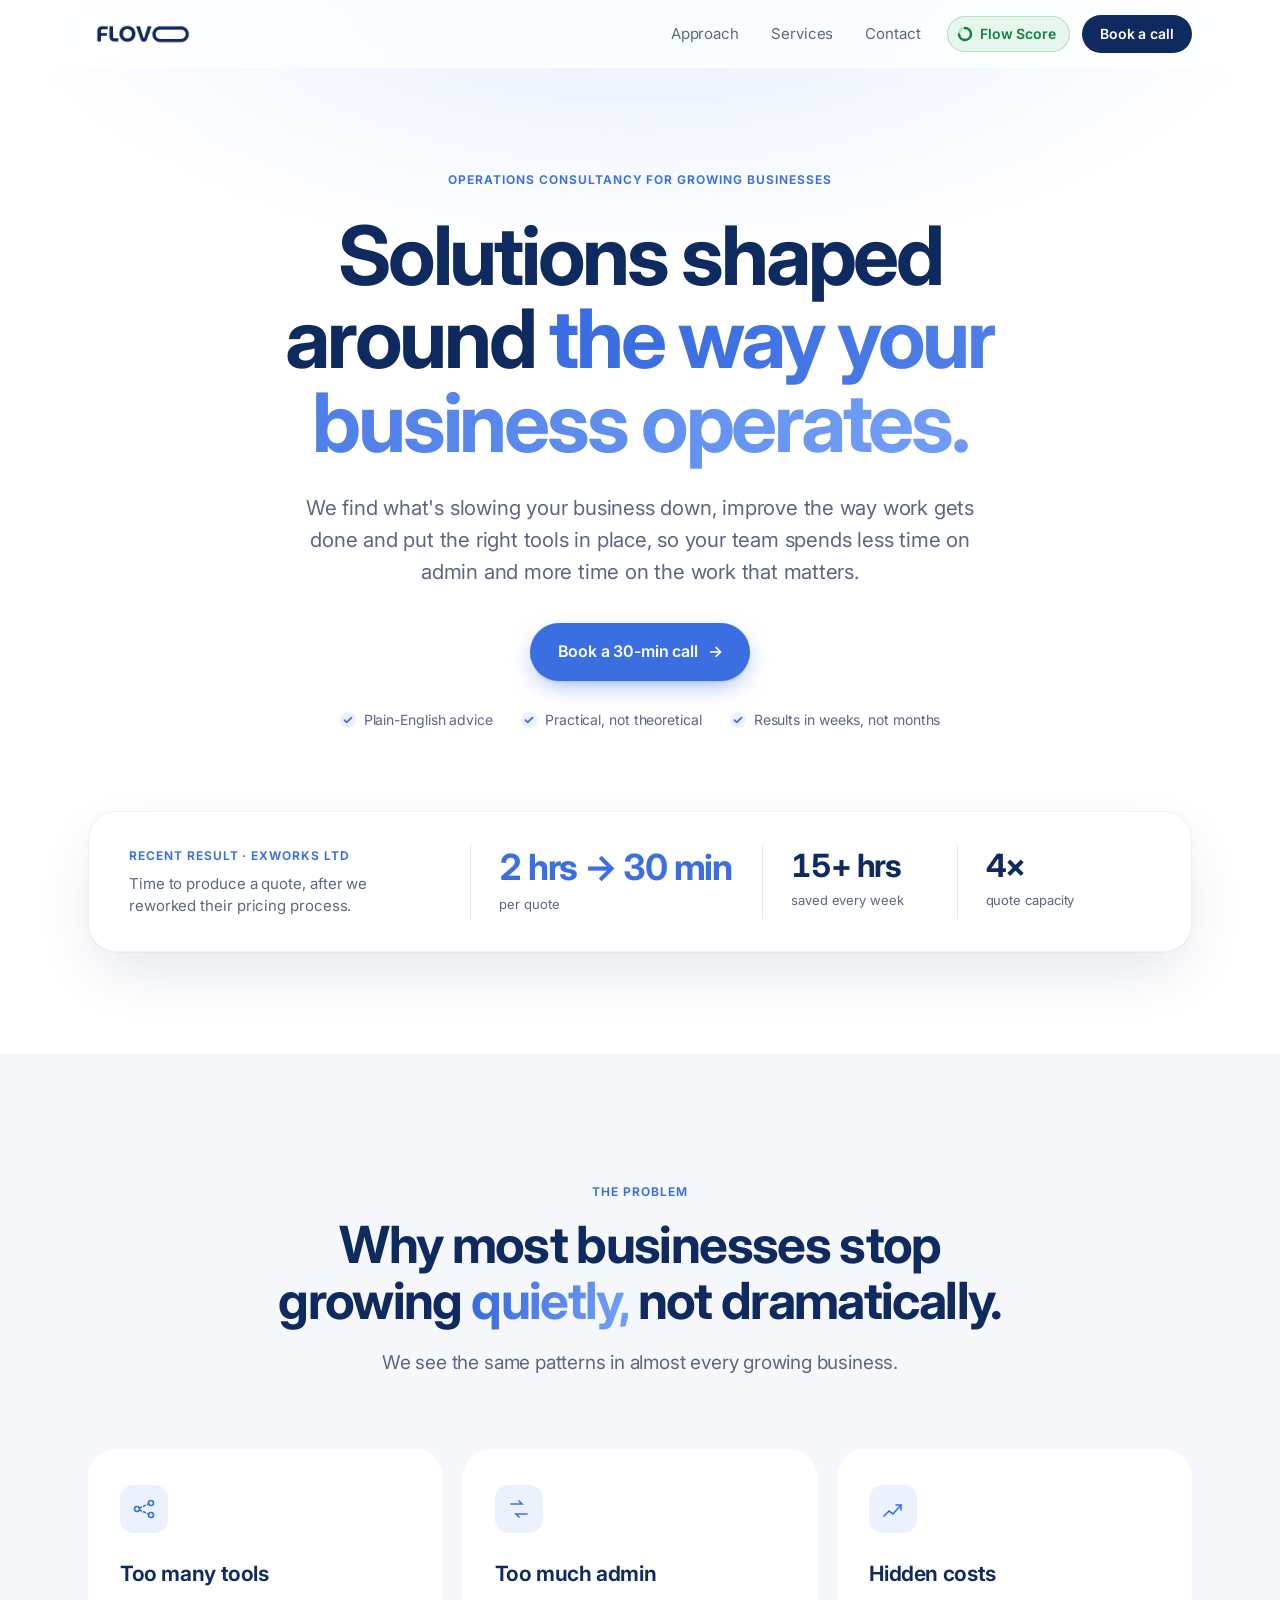
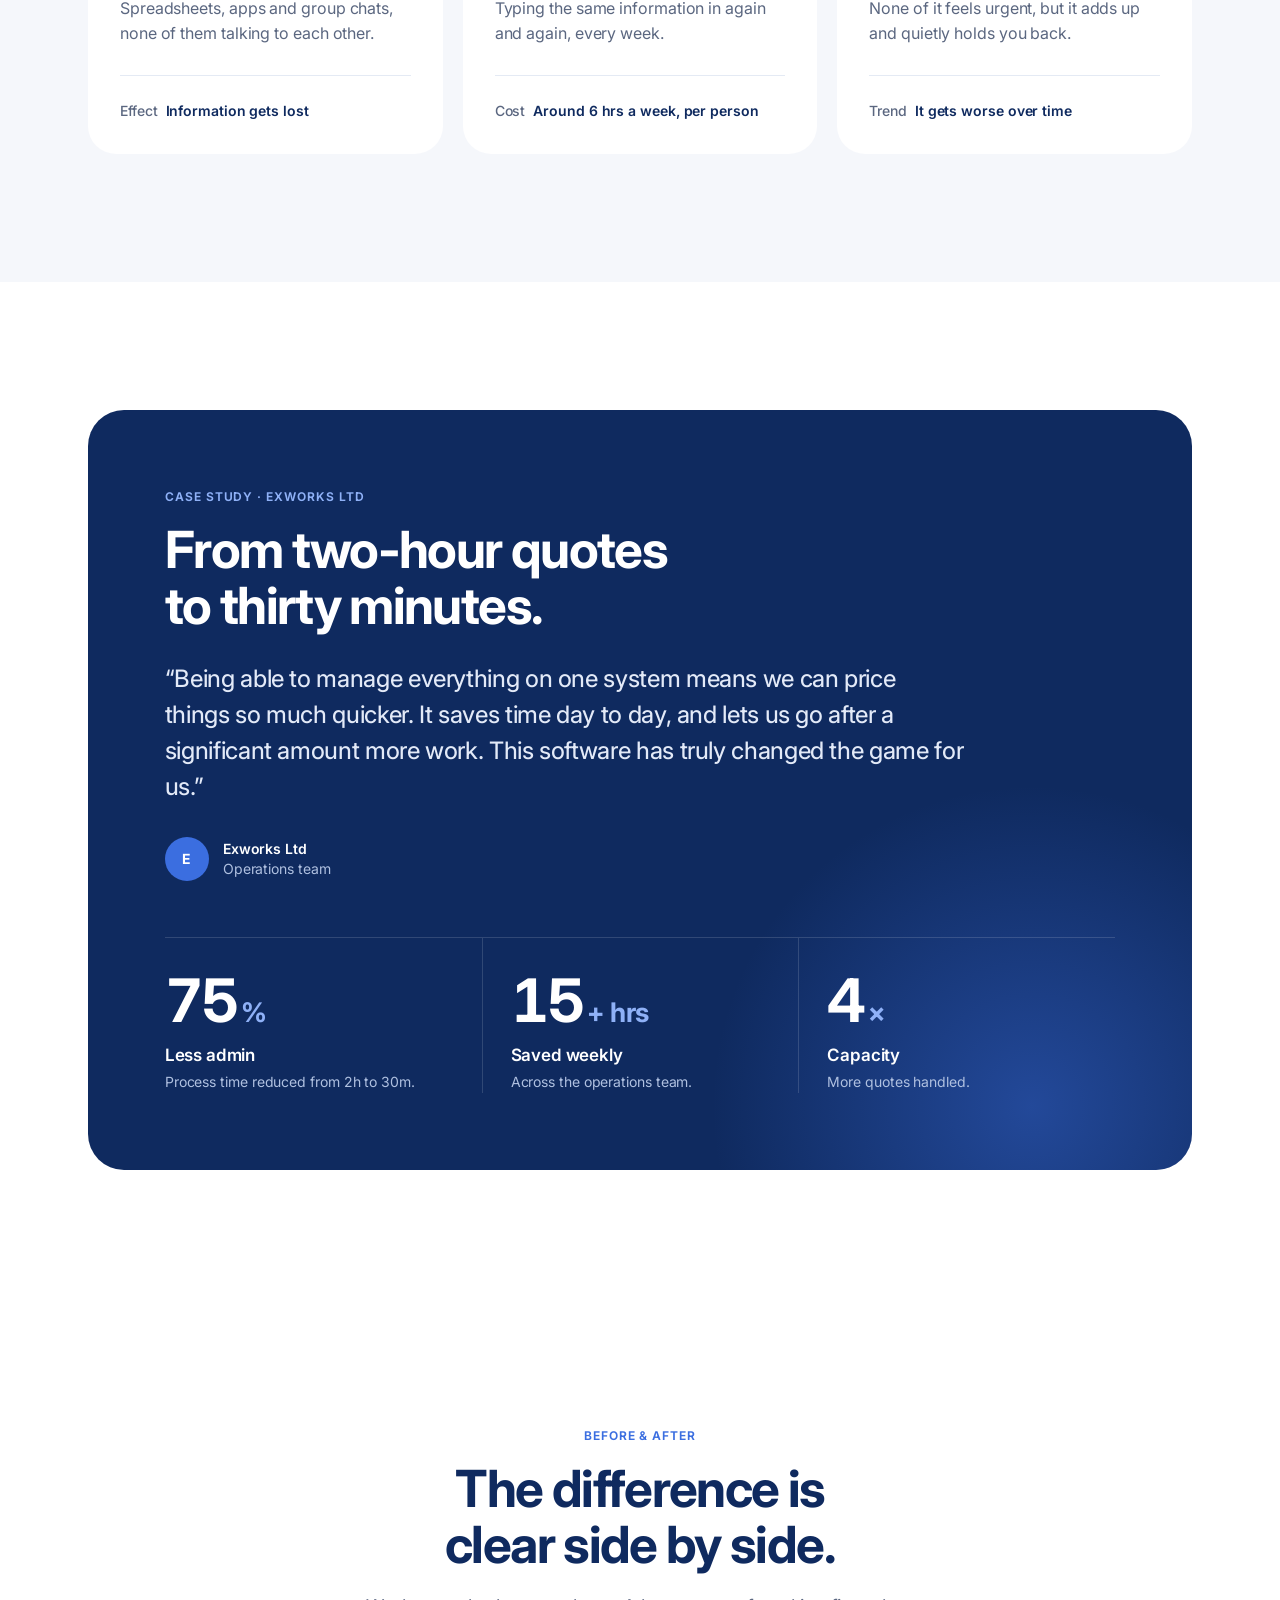
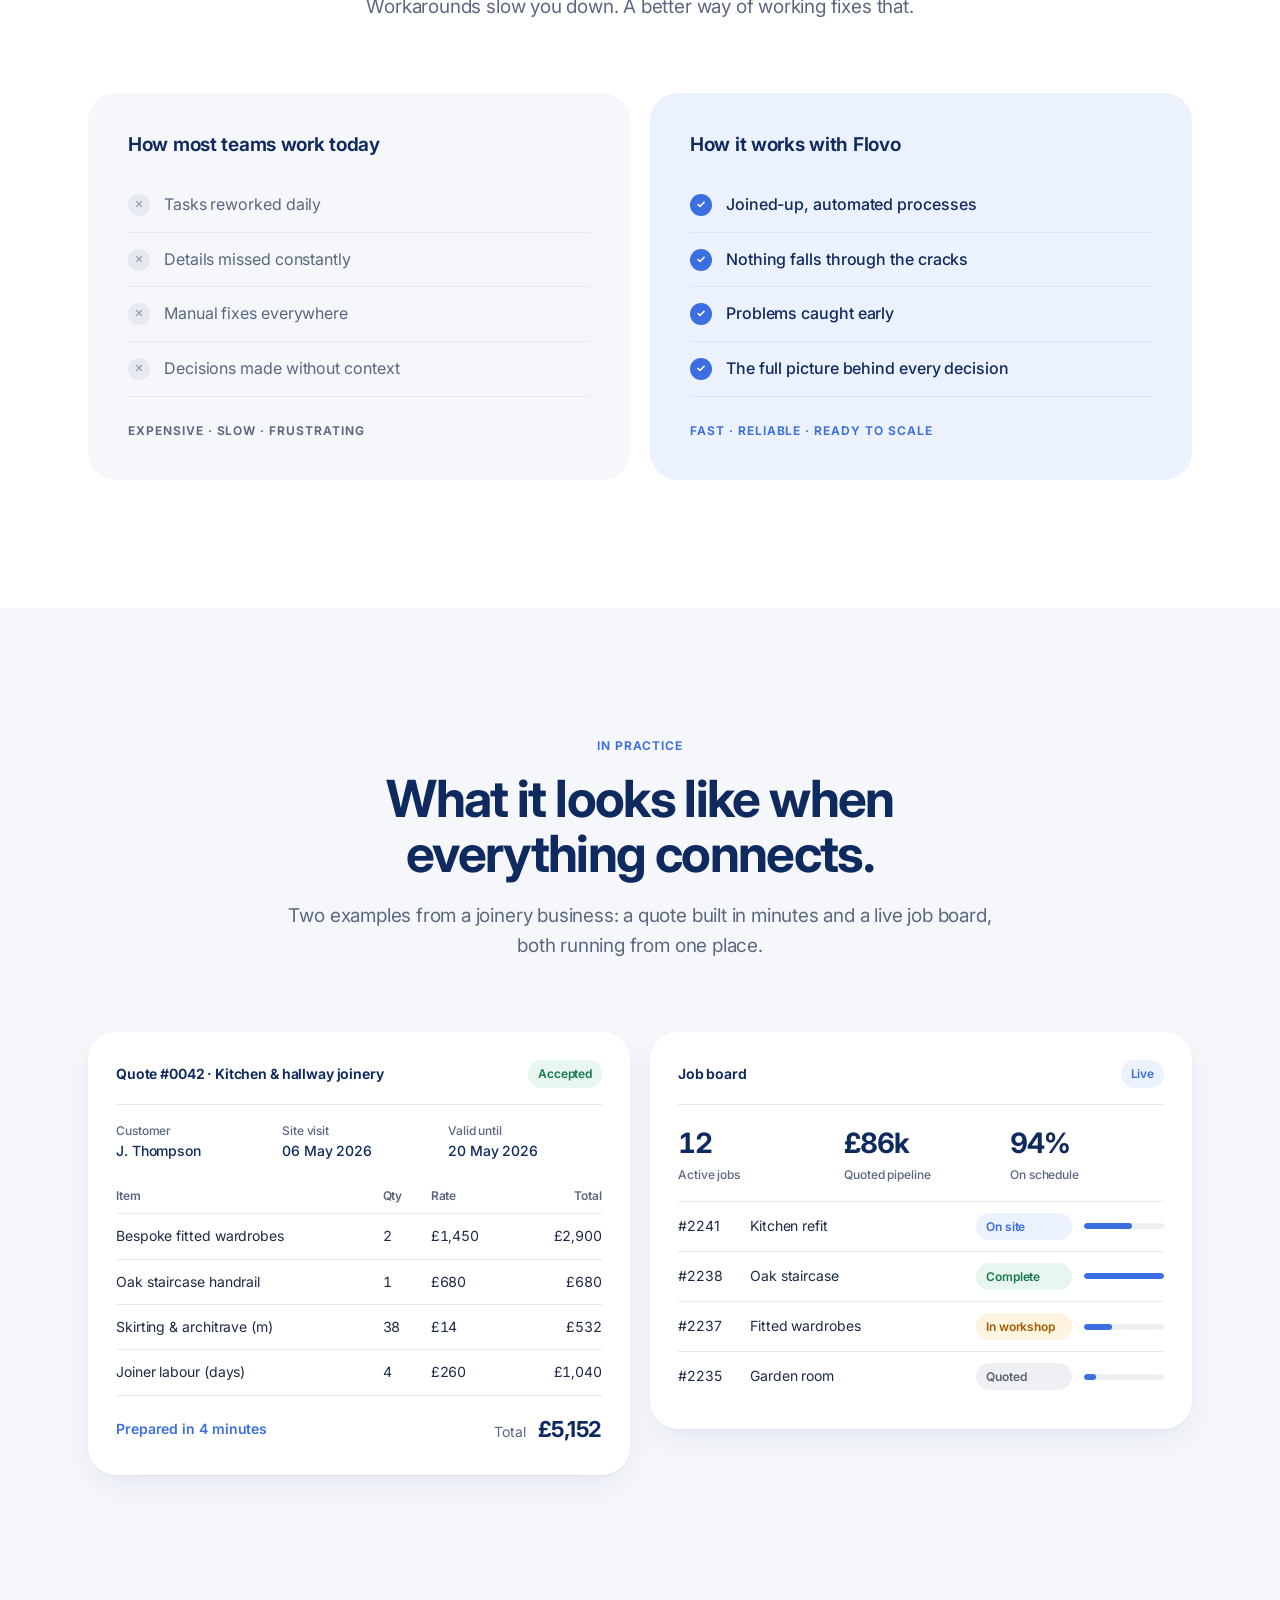
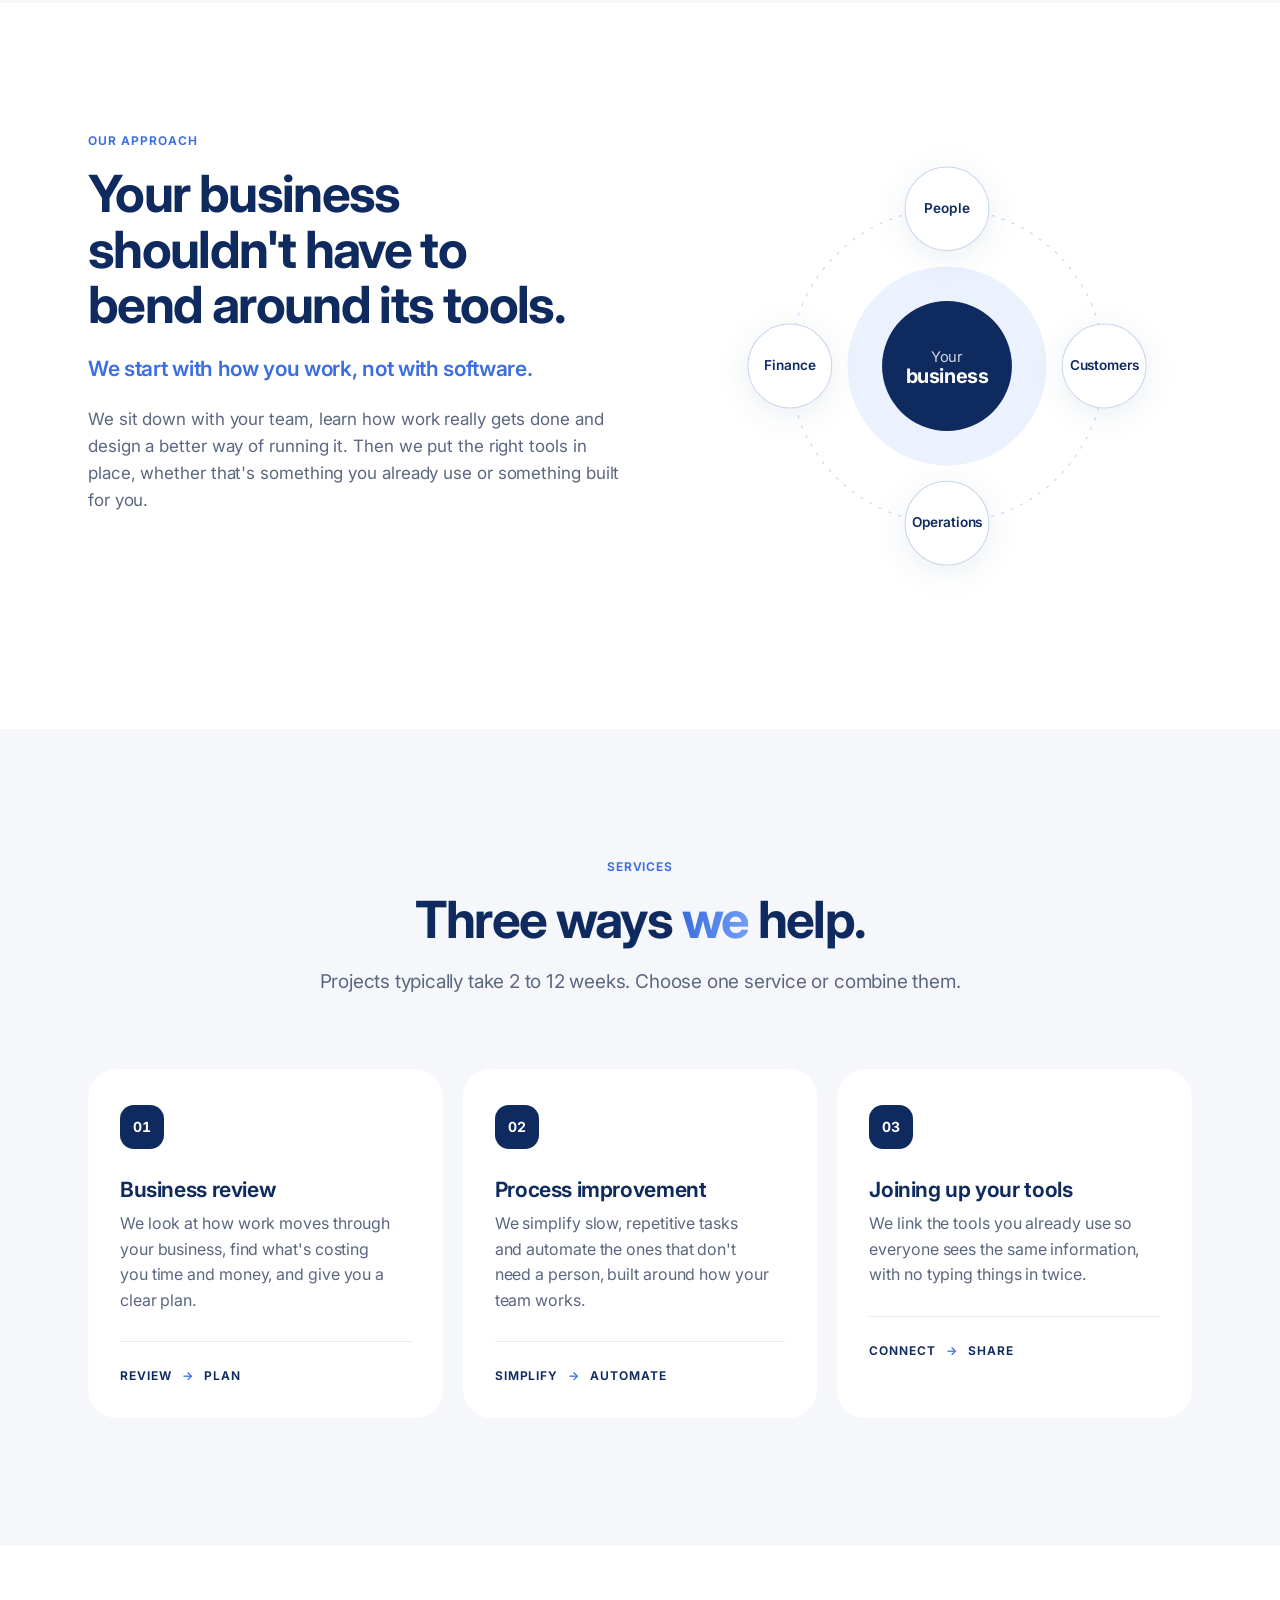
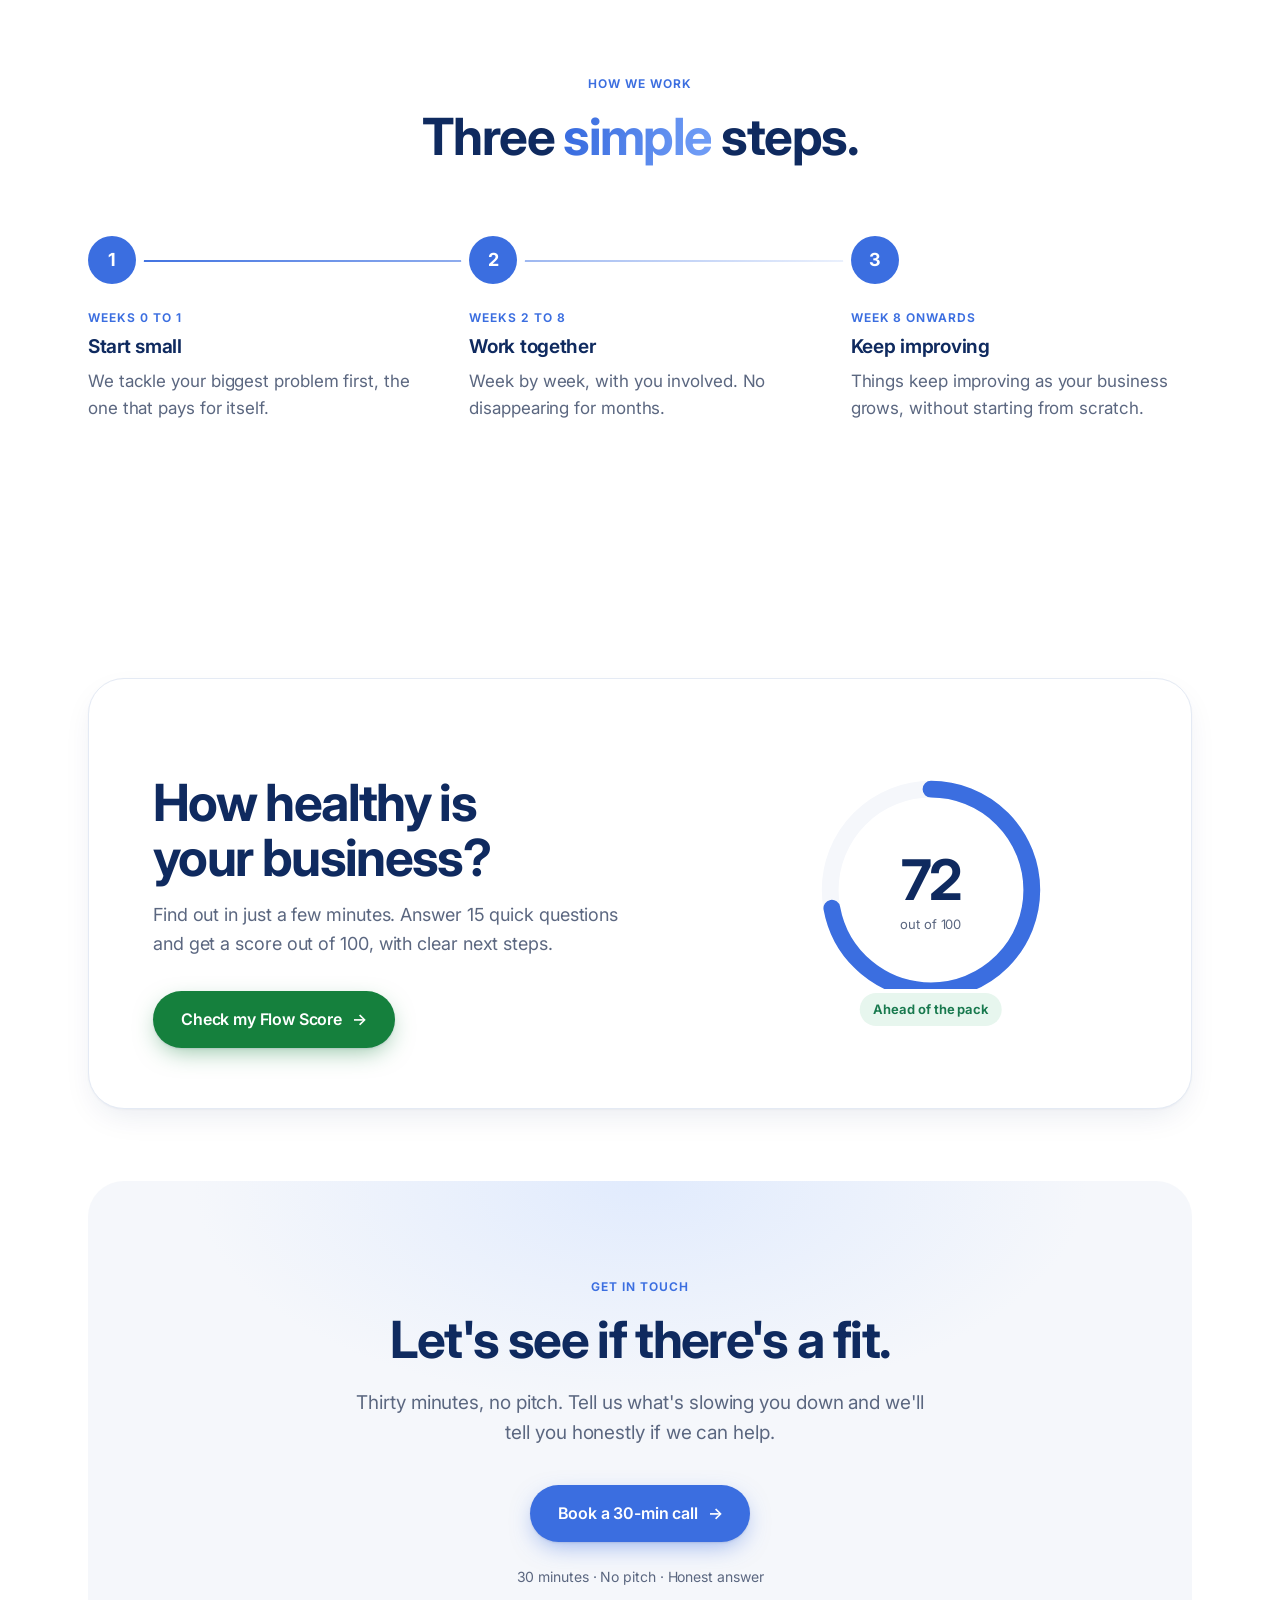
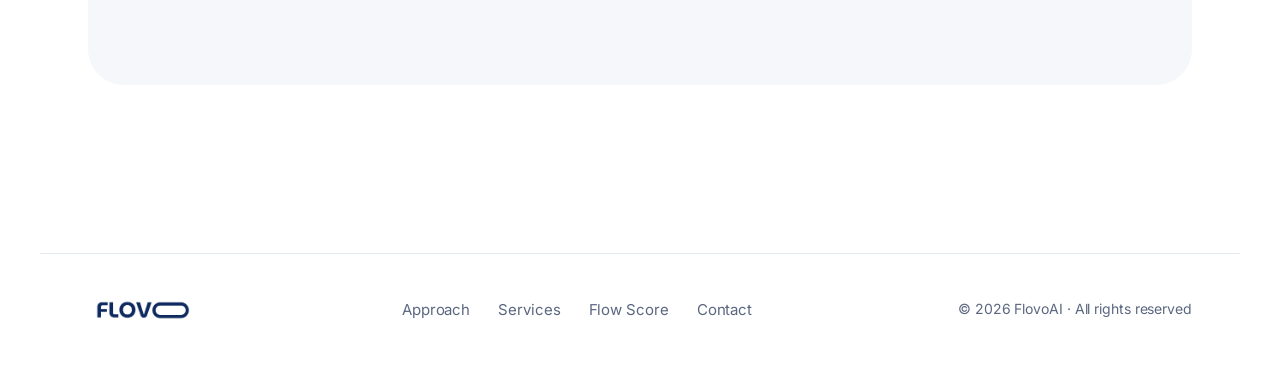
==== commit e0ece0eb: "Flow Score: industry-specific question routes - First question picks one of seven routes: trades & c" ====
--- a/index.html
+++ b/index.html
@@ -296,7 +296,7 @@
           <div class="flow-copy">
             <div class="kicker">Flow Score</div>
             <h2>How healthy is your business?</h2>
-            <p>Find out in just a few minutes. Answer 13 quick questions and get a score out of 100, with clear next steps.</p>
+            <p>Find out in just a few minutes. Answer 15 quick questions and get a score out of 100, with clear next steps.</p>
             <a class="btn btn-green" href="/questionnaire">Check my Flow Score <span class="btn-arrow" aria-hidden="true">→</span></a>
           </div>
           <div class="flow-visual" aria-hidden="true">
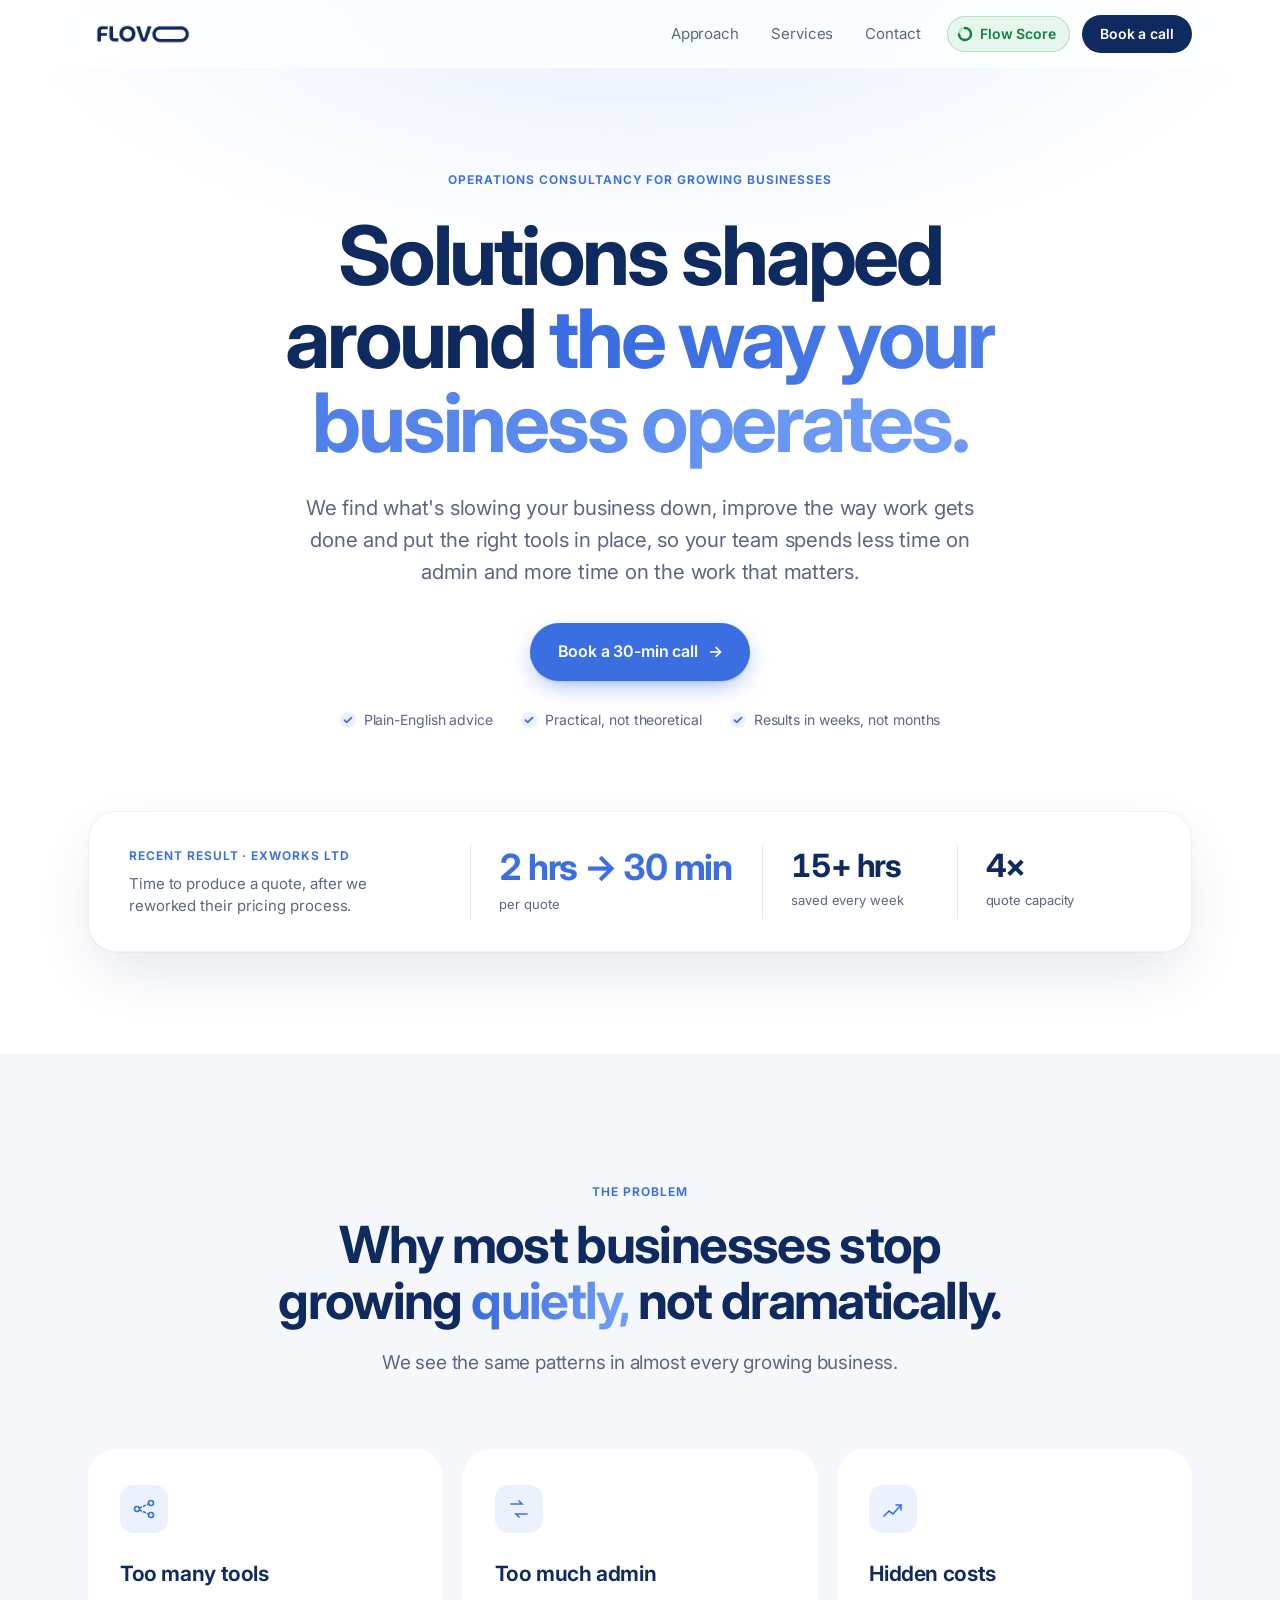
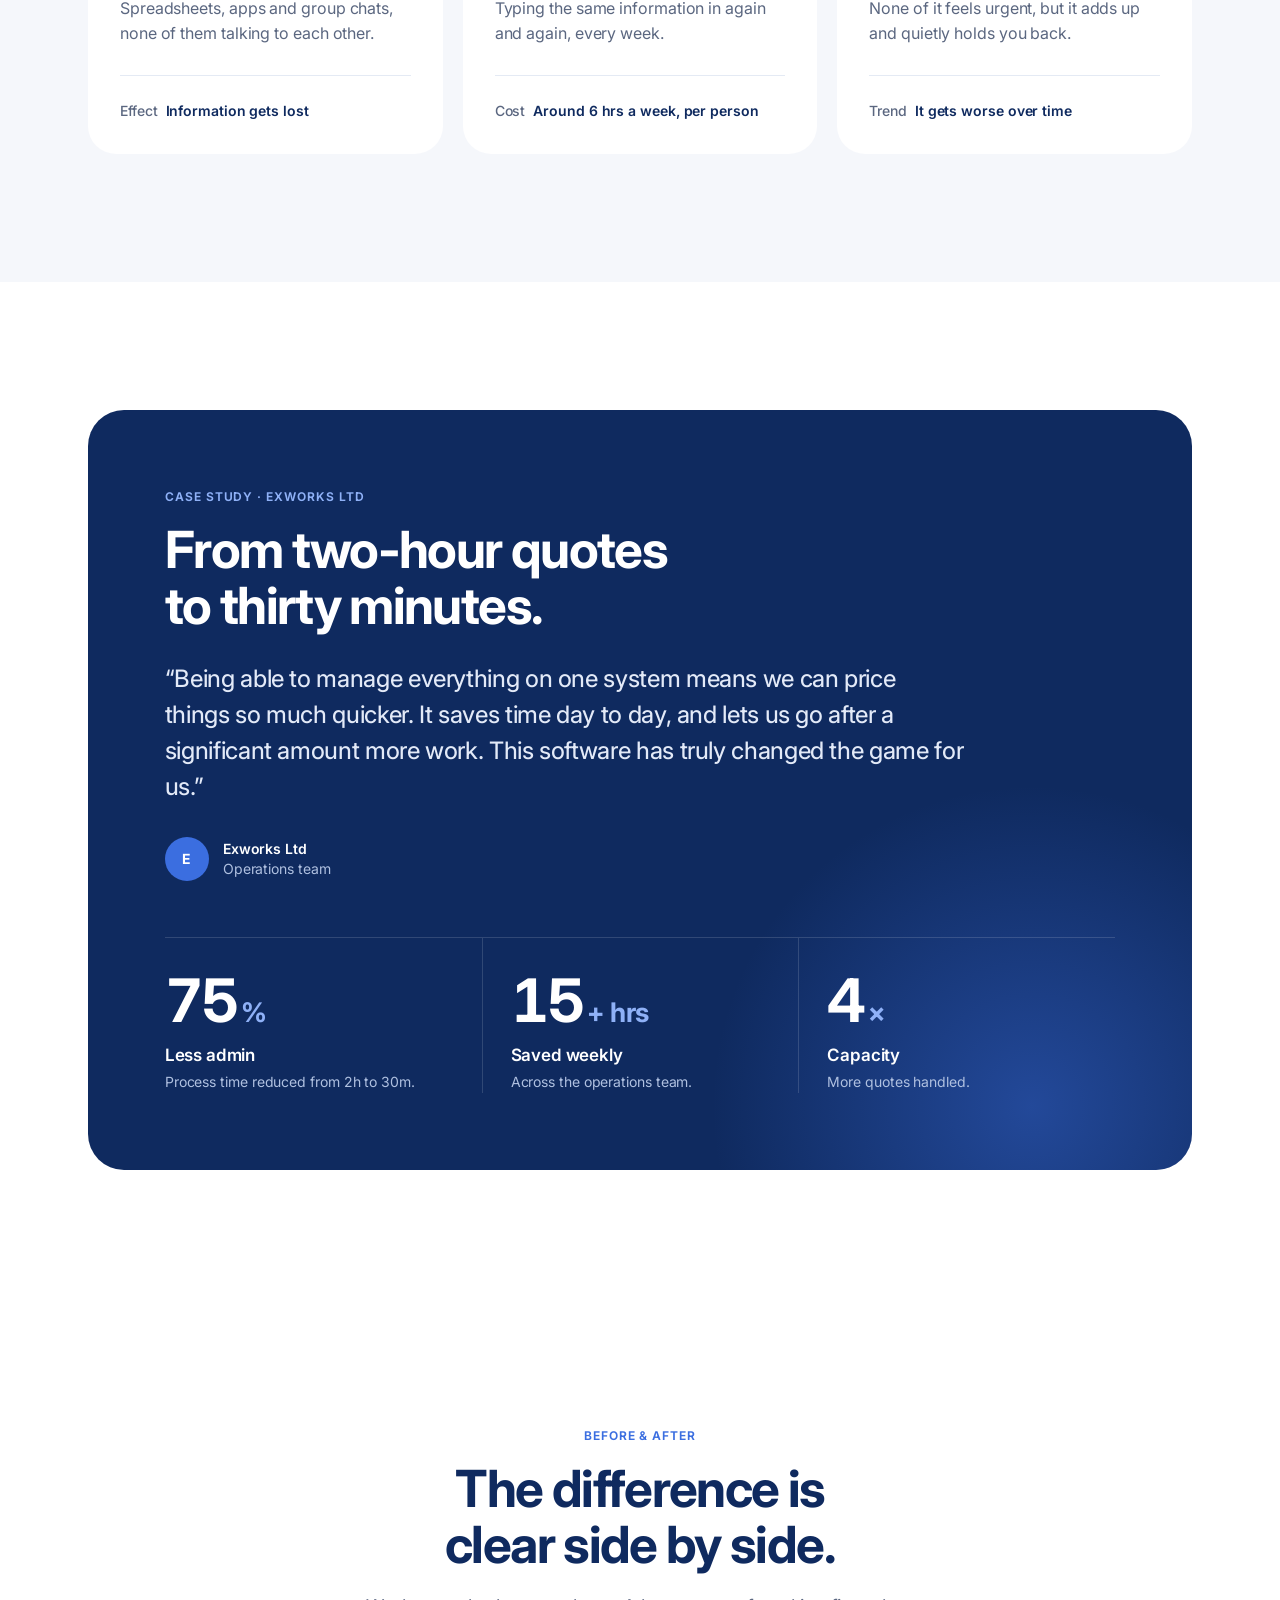
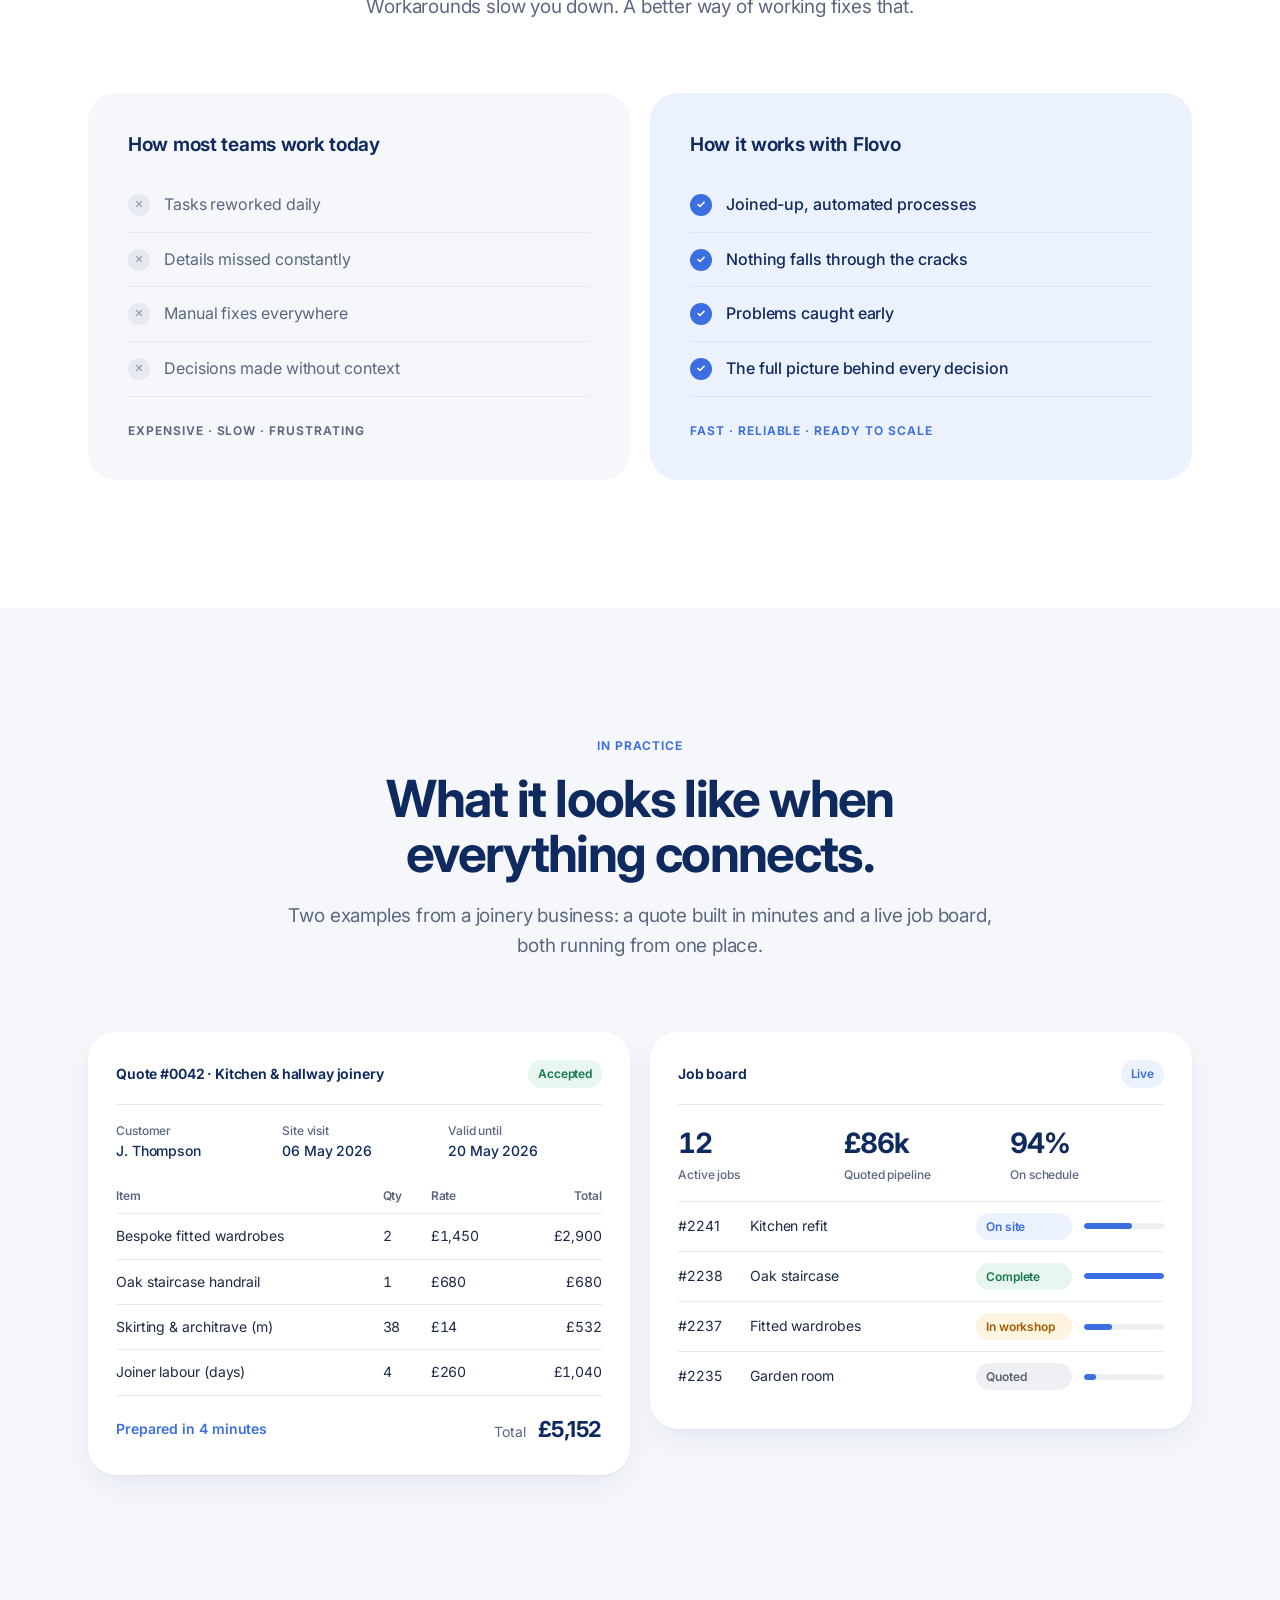
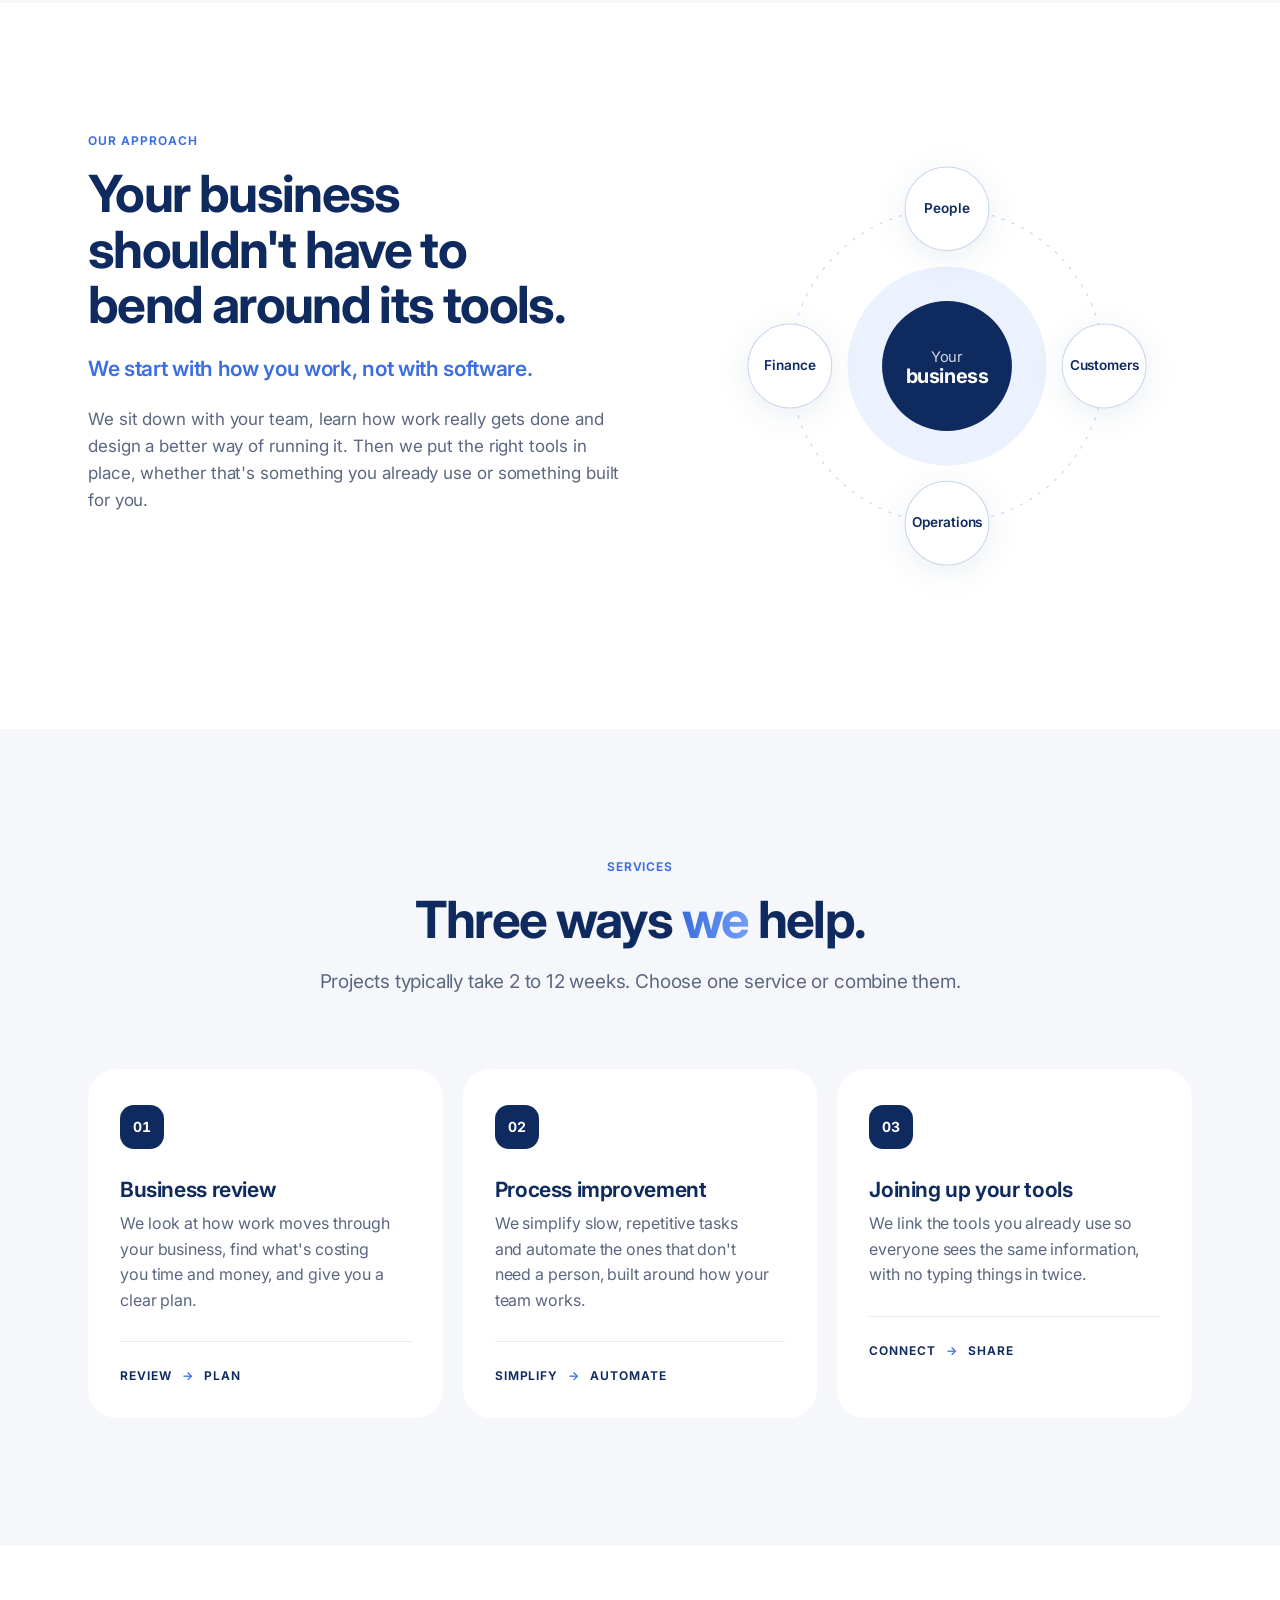
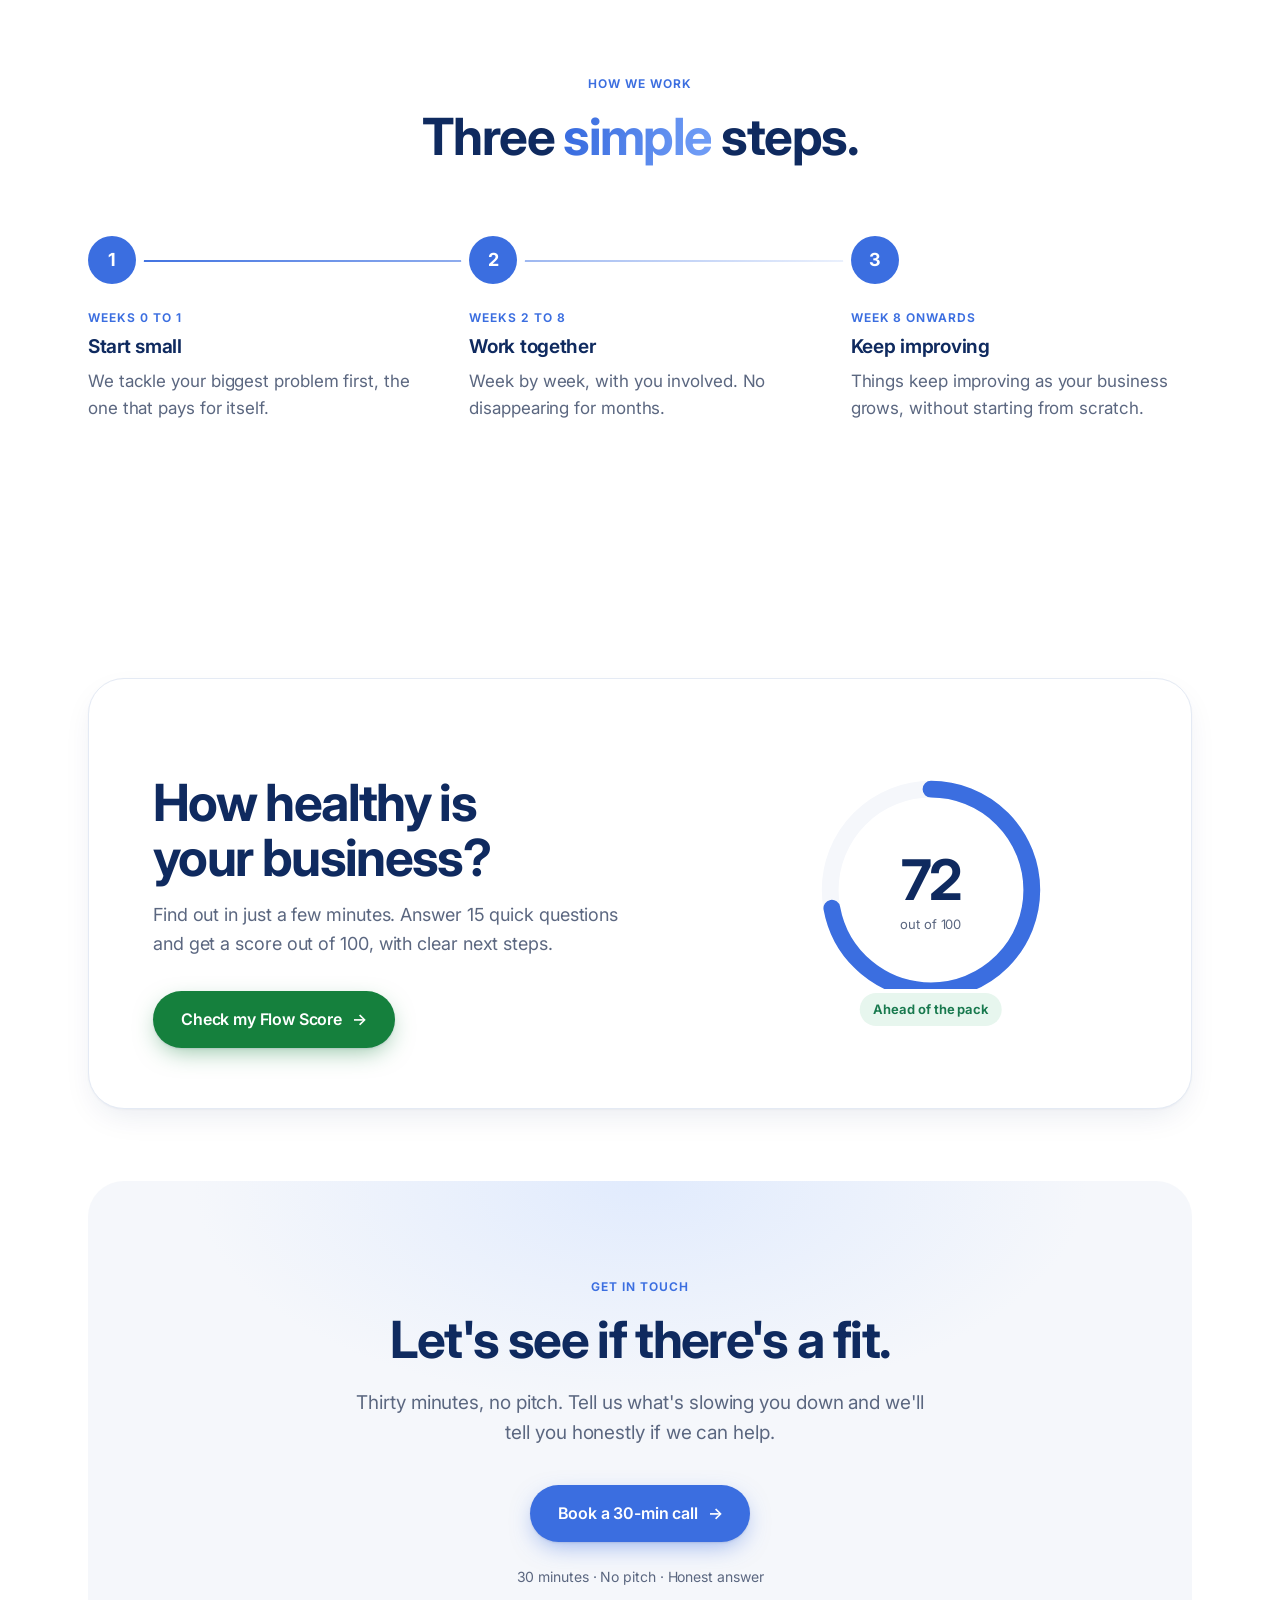
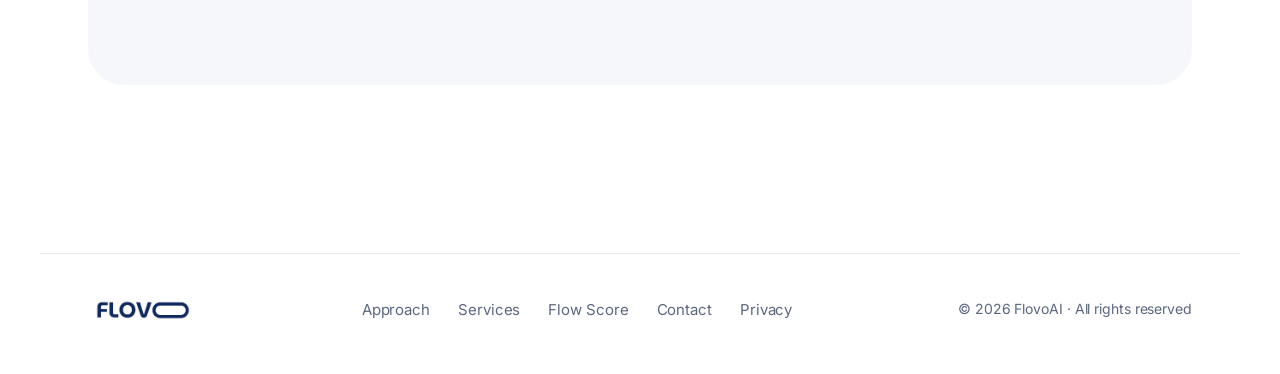
==== commit fb39d15f: "Add privacy policy page - privacy.html: plain-English UK GDPR policy covering the Flow Score,   Cal." ====
--- a/index.html
+++ b/index.html
@@ -330,7 +330,7 @@
   <footer class="footer">
     <div class="wrap footer-row">
       <span class="logo" role="img" aria-label="FlovoAI"></span>
-      <div class="footer-links"><a href="#approach">Approach</a><a href="#services">Services</a><a href="/questionnaire">Flow Score</a><a href="#contact">Contact</a></div>
+      <div class="footer-links"><a href="#approach">Approach</a><a href="#services">Services</a><a href="/questionnaire">Flow Score</a><a href="#contact">Contact</a><a href="/privacy">Privacy</a></div>
       <div class="footer-meta">© 2026 FlovoAI · All rights reserved</div>
     </div>
   </footer>
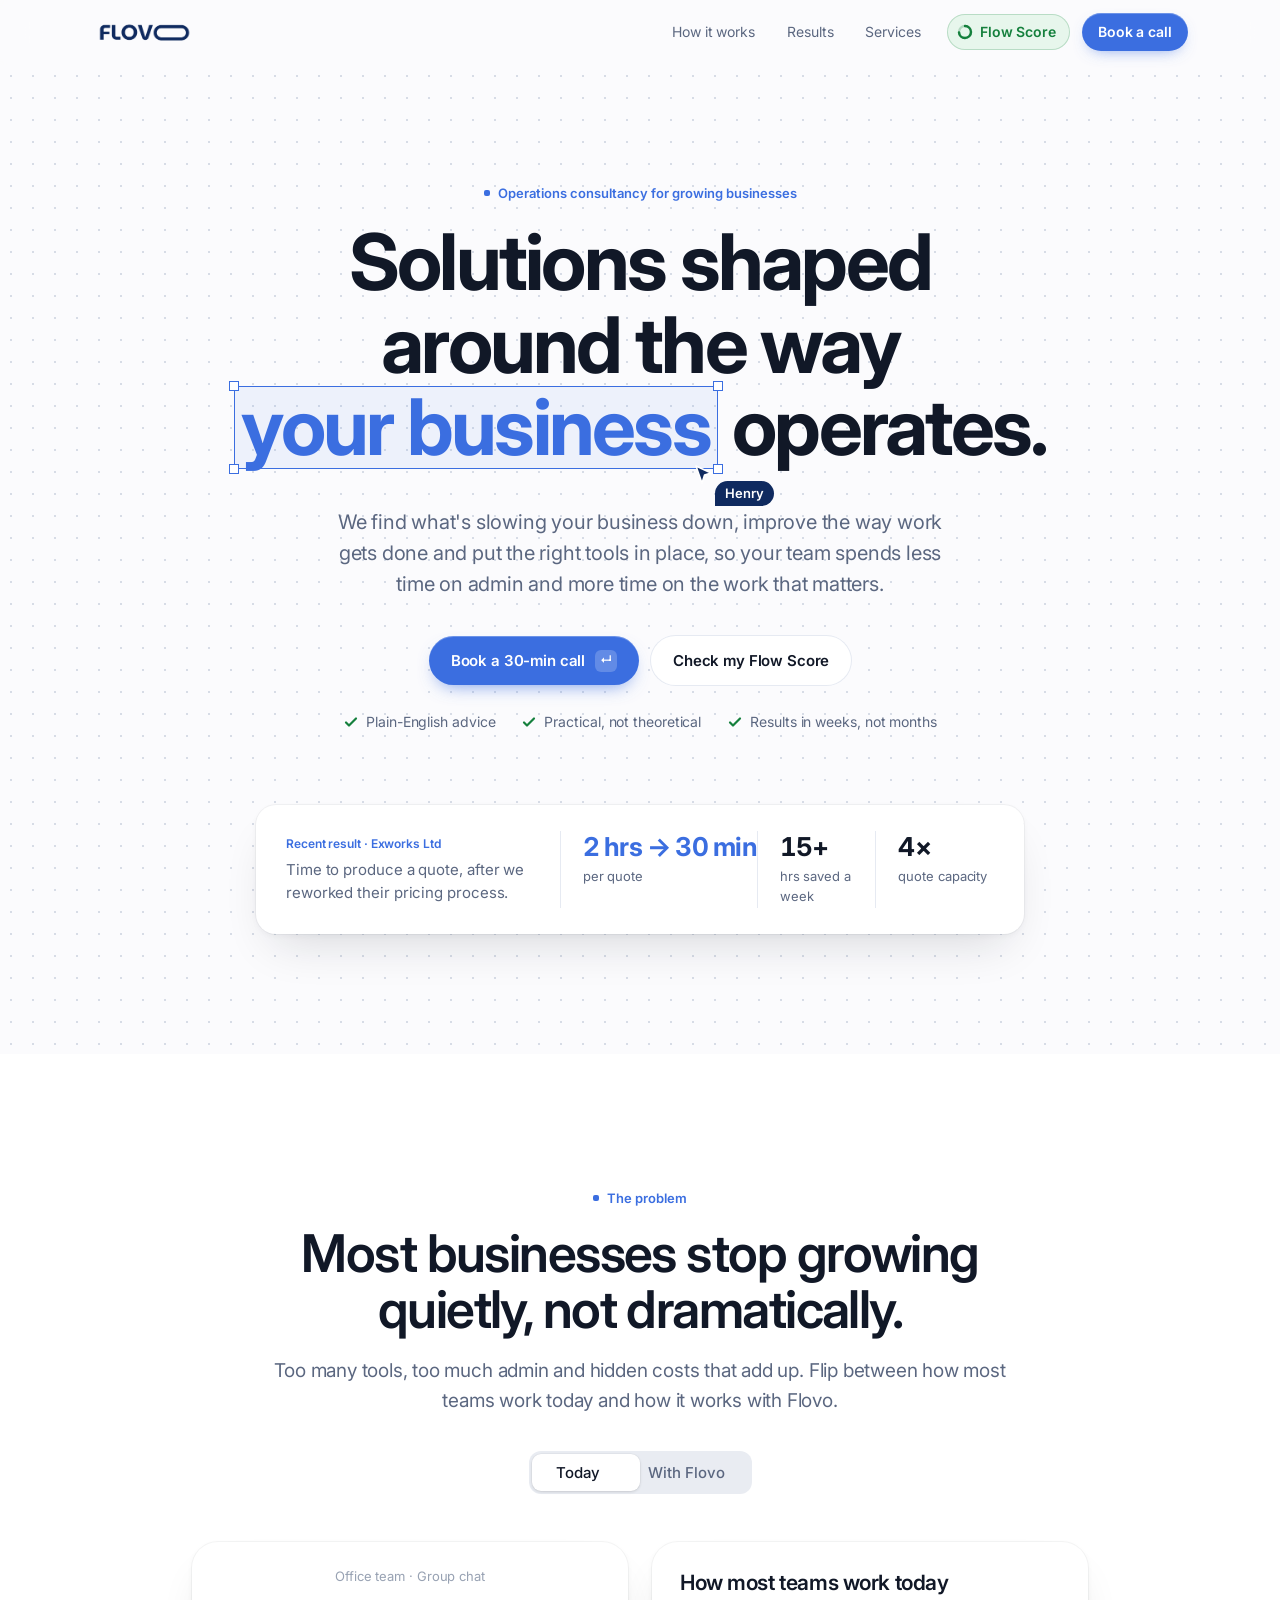
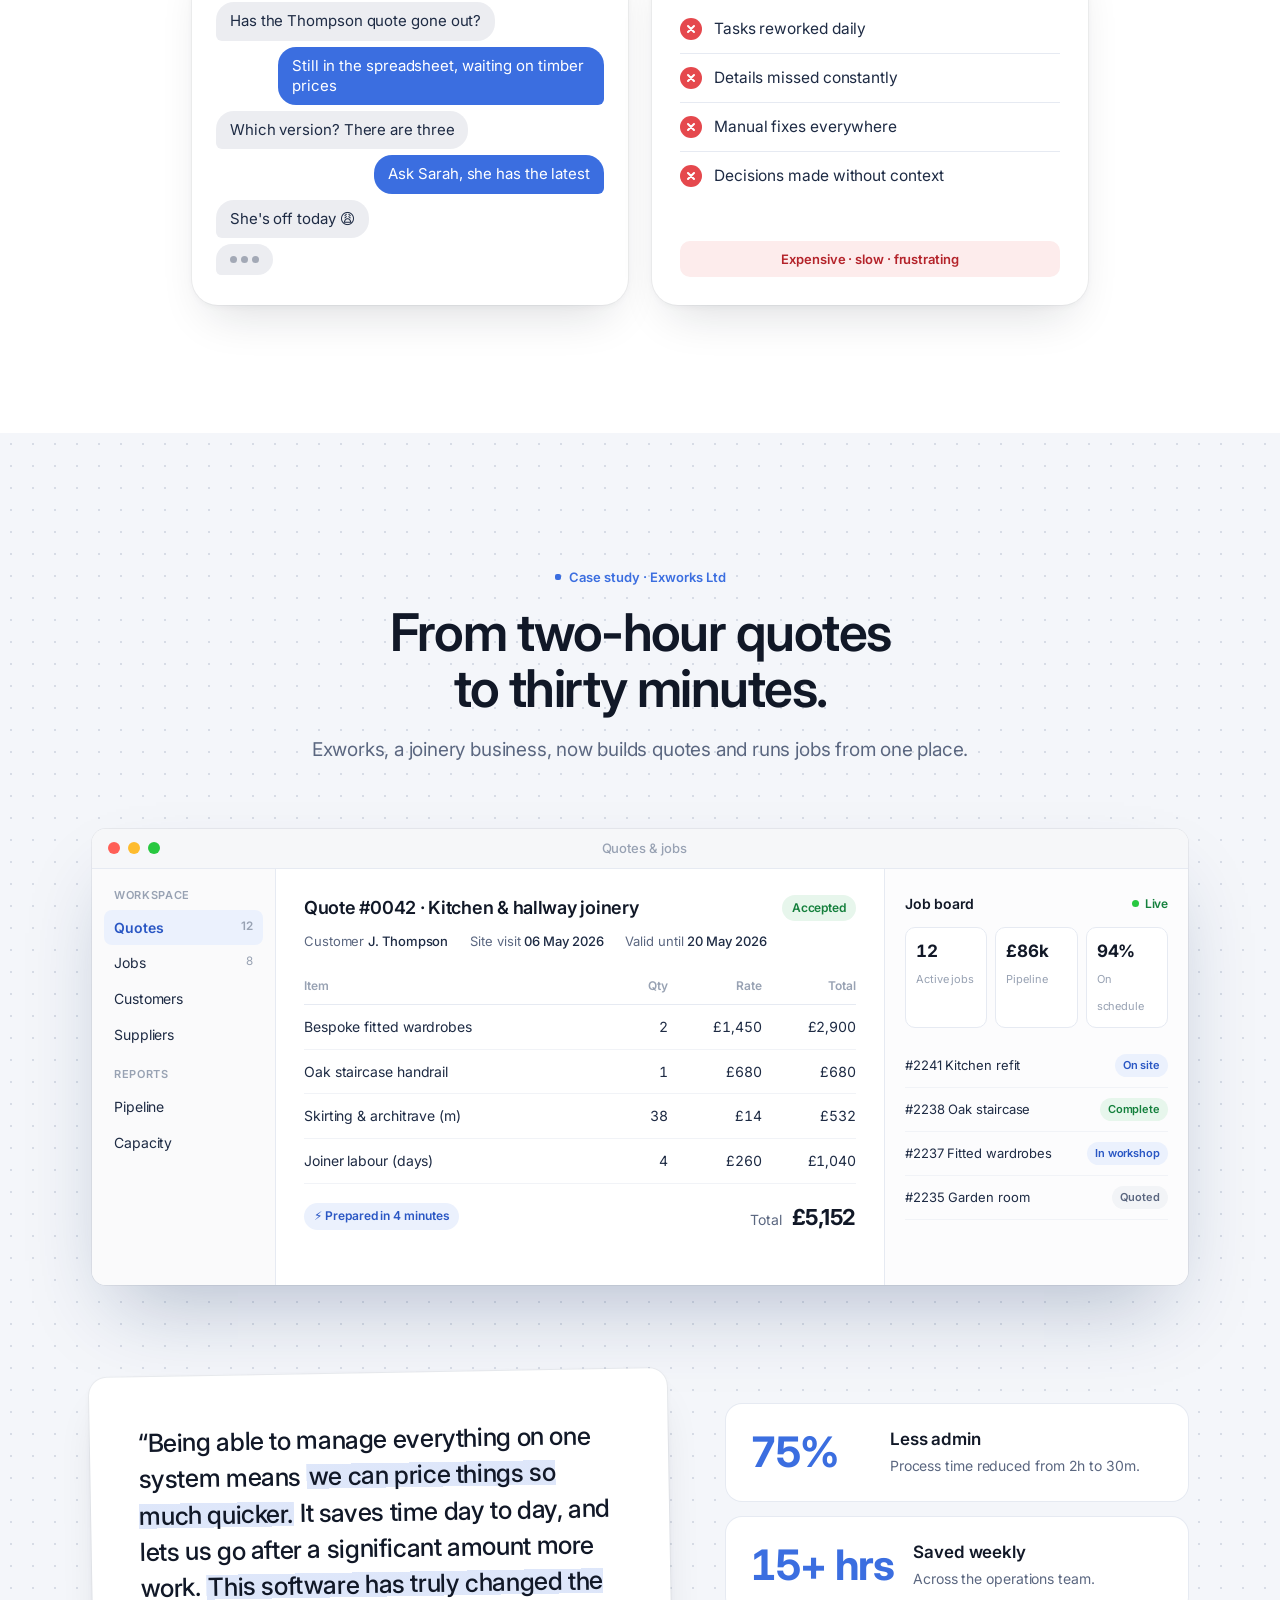
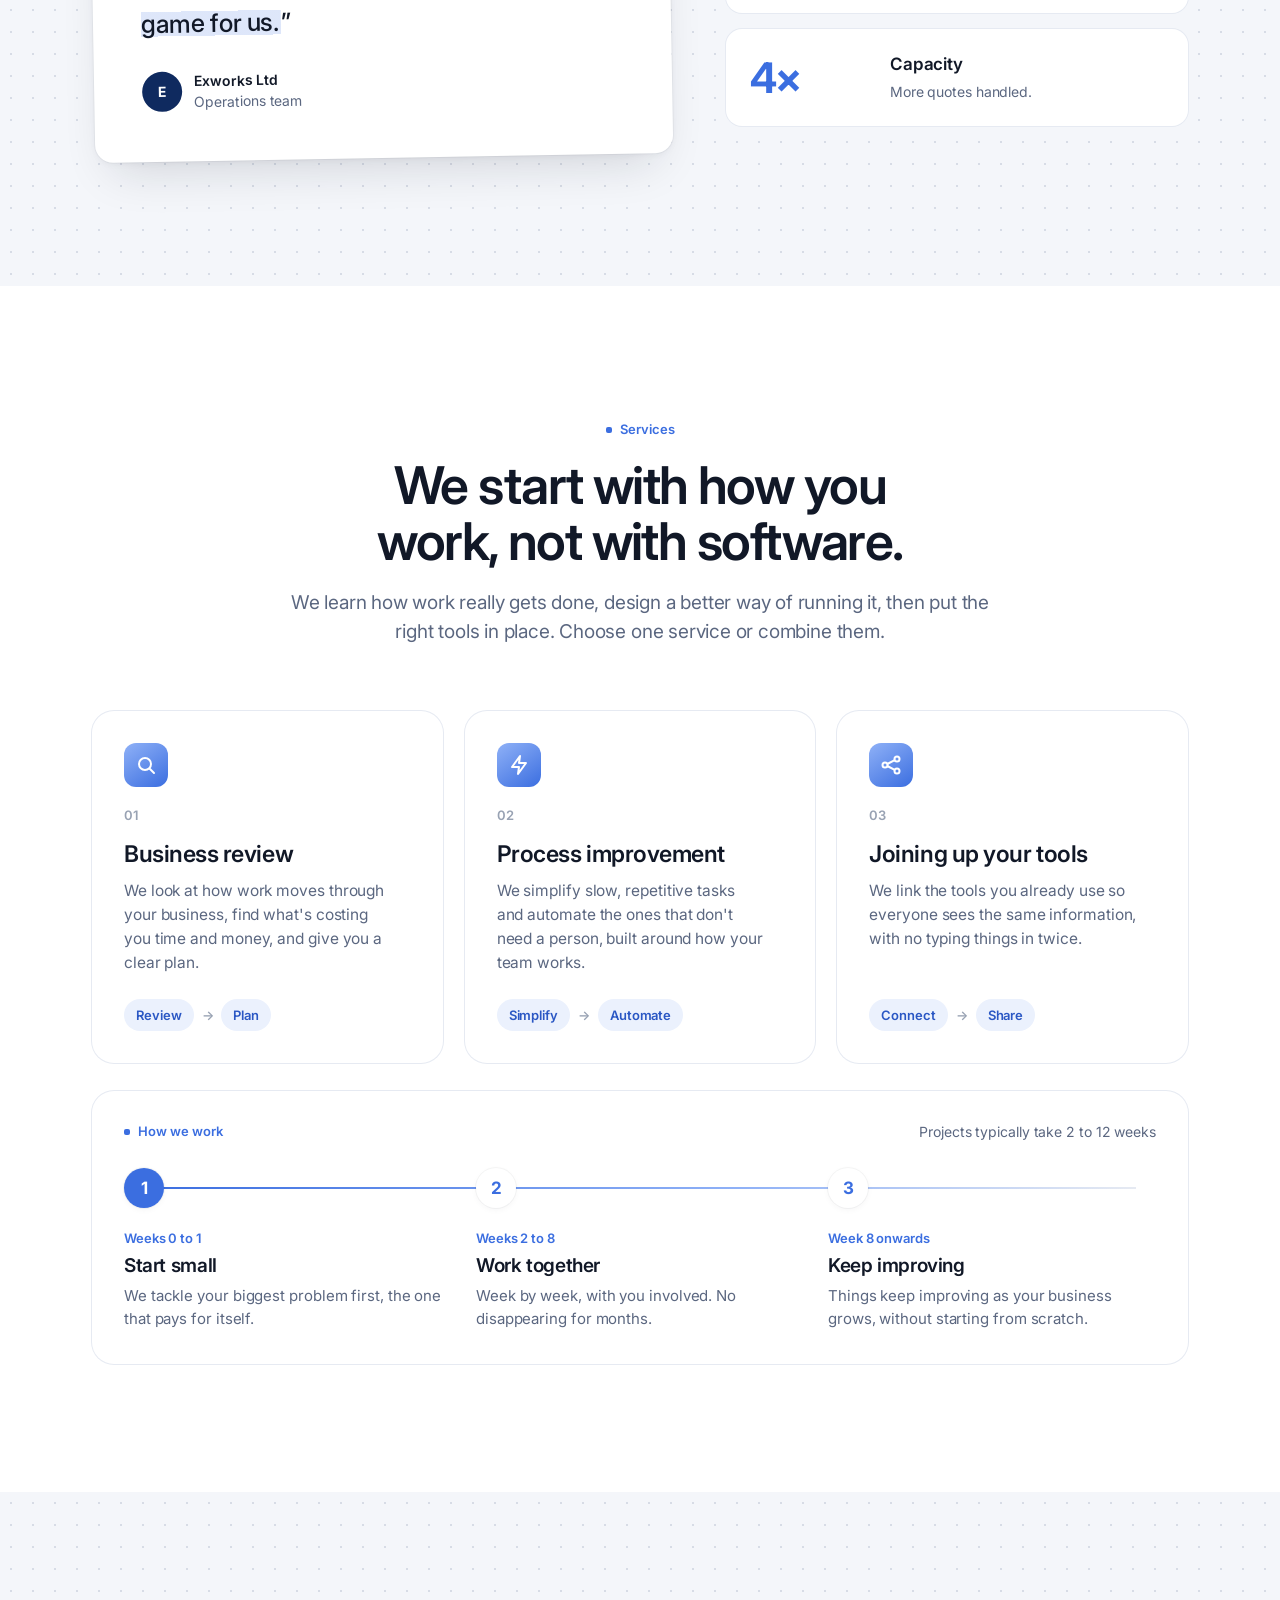
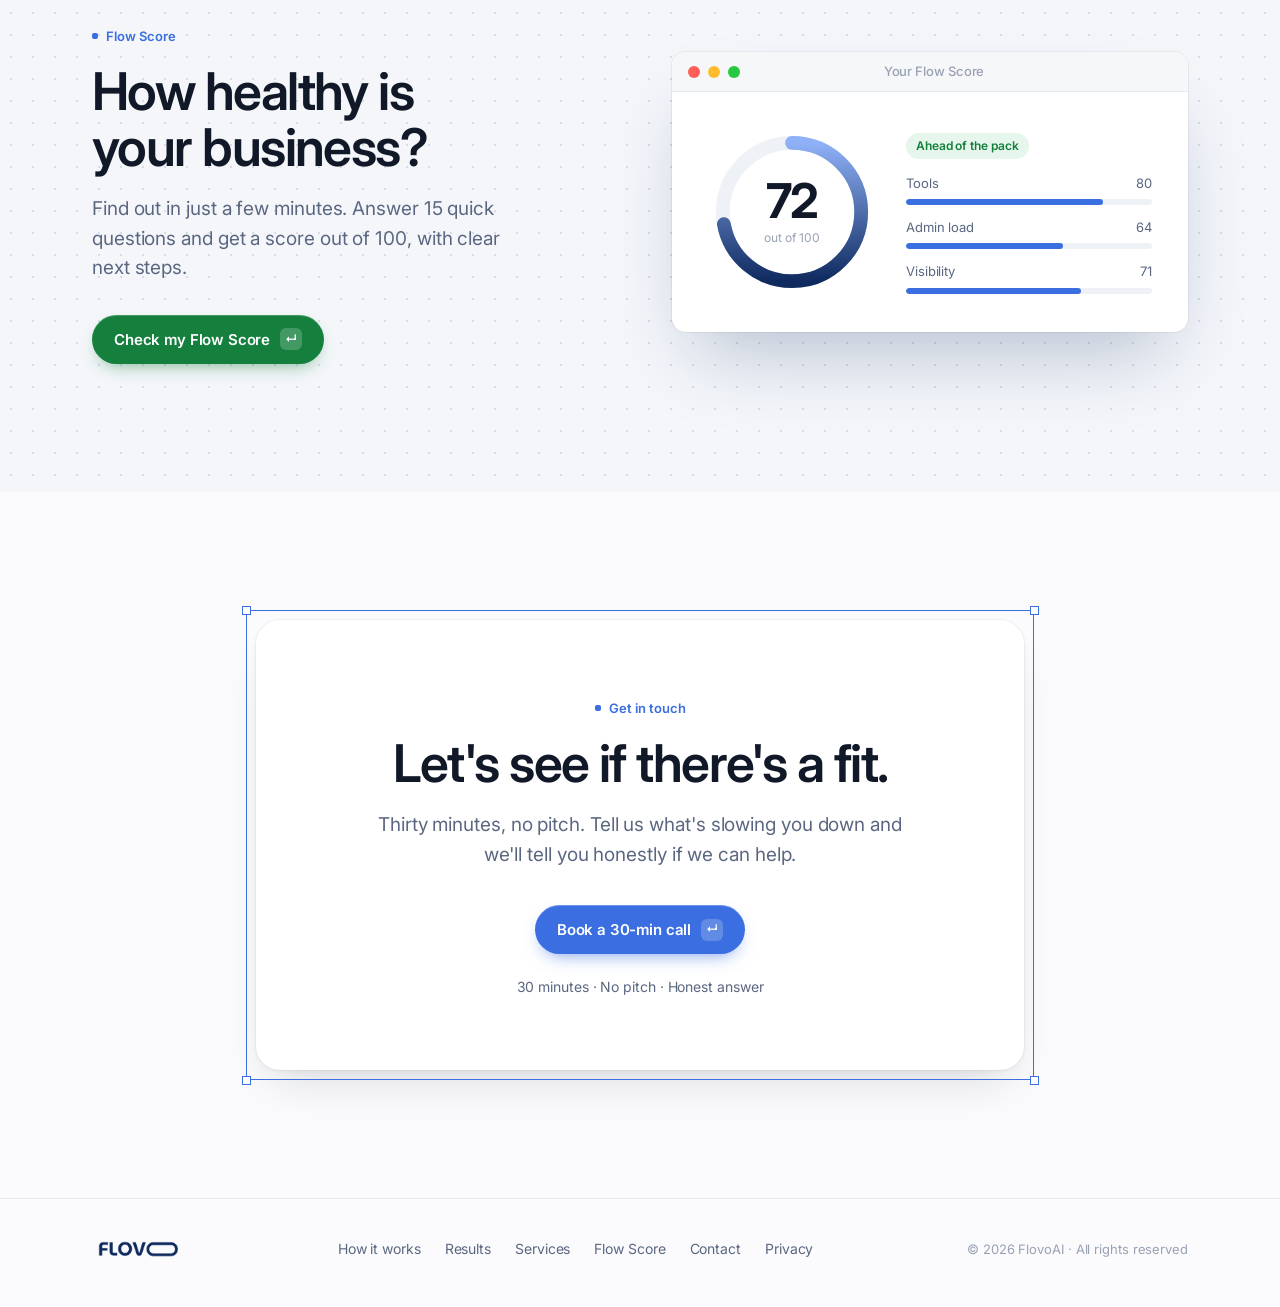
==== commit 82baf77c: "Redesign the site in the Canvas style Rebuild the homepage around a calm, Apple-style "canvas" look:" ====
--- a/index.html
+++ b/index.html
@@ -3,7 +3,7 @@
 <head>
   <meta charset="UTF-8" />
   <meta name="viewport" content="width=device-width, initial-scale=1.0" />
-  <meta name="theme-color" content="#ffffff" />
+  <meta name="theme-color" content="#FBFBFD" />
   <meta name="description" content="FlovoAI helps growing businesses find what is slowing them down, redesign the way work flows, and put the right tools in place, so teams spend less time on admin." />
   <title>FlovoAI | Operations Consultancy for Growing Businesses</title>
   <link rel="canonical" href="https://flovoai.com/" />
@@ -51,14 +51,13 @@
 </head>
 <body>
 
-
   <header class="nav" id="nav">
     <div class="wrap nav-row">
       <a class="brand" href="#top" aria-label="FlovoAI home"><span class="logo" role="img" aria-label="FlovoAI"></span></a>
       <nav class="nav-links" aria-label="Primary">
-        <a class="nav-link" href="#approach">Approach</a>
+        <a class="nav-link" href="#how">How it works</a>
+        <a class="nav-link" href="#results">Results</a>
         <a class="nav-link" href="#services">Services</a>
-        <a class="nav-link" href="#contact">Contact</a>
         <a class="nav-score" href="/questionnaire"><svg class="nav-score-icon" viewBox="0 0 16 16" aria-hidden="true"><circle cx="8" cy="8" r="6" class="t"/><circle cx="8" cy="8" r="6" class="f"/></svg><span>Flow Score</span></a>
         <a class="nav-cta" href="https://cal.com/flovoai/30min" target="_blank" rel="noopener">Book a call</a>
       </nav>
@@ -68,13 +67,14 @@
   <main id="top">
 
     <!-- HERO -->
-    <section class="hero">
+    <section class="hero dots">
       <div class="wrap hero-copy">
         <p class="eyebrow">Operations consultancy for growing businesses</p>
-        <h1>Solutions shaped around <em>the way your business operates.</em></h1>
+        <h1>Solutions shaped around the way <span class="sel"><b></b><b></b><b></b><b></b>your business<span class="cursor" aria-hidden="true"><svg width="18" height="20" viewBox="0 0 18 20"><path d="M1 1l15 7-6.5 2L7 18z" fill="#0F2A5F" stroke="#fff" stroke-width="1.5" stroke-linejoin="round"/></svg><span>Henry</span></span></span> operates.</h1>
         <p class="hero-sub">We find what's slowing your business down, improve the way work gets done and put the right tools in place, so your team spends less time on admin and more time on the work that matters.</p>
         <div class="hero-cta">
-          <a class="btn btn-primary" href="https://cal.com/flovoai/30min" target="_blank" rel="noopener">Book a 30-min call <span class="btn-arrow" aria-hidden="true">→</span></a>
+          <a class="btn btn-primary" href="https://cal.com/flovoai/30min" target="_blank" rel="noopener">Book a 30-min call <span class="btn-arrow" aria-hidden="true">↵</span></a>
+          <a class="btn btn-ghost" href="/questionnaire">Check my Flow Score</a>
         </div>
         <ul class="hero-trust">
           <li>Plain-English advice</li>
@@ -90,236 +90,204 @@
           </div>
           <div class="hero-card-figs">
             <div class="fig fig-main"><strong><span class="n" data-target="2" data-delay="700">2</span> hrs → <span class="n" data-target="30" data-delay="700">30</span> min</strong><span>per quote</span></div>
-            <div class="fig"><strong><span class="n" data-target="15" data-delay="700">15</span>+ hrs</strong><span>saved every week</span></div>
+            <div class="fig"><strong><span class="n" data-target="15" data-delay="700">15</span>+</strong><span>hrs saved a week</span></div>
             <div class="fig"><strong><span class="n" data-target="4" data-delay="700">4</span>×</strong><span>quote capacity</span></div>
           </div>
         </aside>
       </div>
     </section>
 
-    <!-- PROBLEM -->
-    <section class="sec sec-problem">
+    <!-- PROBLEM + BEFORE / AFTER -->
+    <section id="how" class="sec sec-compare white">
       <div class="wrap">
         <div class="sec-head">
           <div class="kicker">The problem</div>
-          <h2>Why most businesses stop growing <em>quietly,</em> not dramatically.</h2>
-          <p class="sec-sub">We see the same patterns in almost every growing business.</p>
-        </div>
-        <div class="cards-3">
-          <article class="card">
-            <div class="card-icon"><svg viewBox="0 0 24 24" fill="none" stroke="currentColor" stroke-width="1.6" stroke-linecap="round"><circle cx="5" cy="12" r="2.5"/><circle cx="19" cy="6" r="2.5"/><circle cx="19" cy="18" r="2.5"/><path d="M7.5 11 16.5 7M7.5 13l9 4" stroke-dasharray="2 2.5"/></svg></div>
-            <h3>Too many tools</h3>
-            <p>Spreadsheets, apps and group chats, none of them talking to each other.</p>
-            <div class="card-foot"><span>Effect</span>Information gets lost</div>
-          </article>
-          <article class="card">
-            <div class="card-icon"><svg viewBox="0 0 24 24" fill="none" stroke="currentColor" stroke-width="1.6" stroke-linecap="round"><path d="M4 7h11l-3-3M20 17H9l3 3"/></svg></div>
-            <h3>Too much admin</h3>
-            <p>Typing the same information in again and again, every week.</p>
-            <div class="card-foot"><span>Cost</span>Around 6 hrs a week, per person</div>
-          </article>
-          <article class="card">
-            <div class="card-icon"><svg viewBox="0 0 24 24" fill="none" stroke="currentColor" stroke-width="1.6" stroke-linecap="round"><path d="M3 19l5-5 4 3 8-9"/><path d="M15 8h5v5"/></svg></div>
-            <h3>Hidden costs</h3>
-            <p>None of it feels urgent, but it adds up and quietly holds you back.</p>
-            <div class="card-foot"><span>Trend</span>It gets worse over time</div>
-          </article>
-        </div>
-      </div>
-    </section>
-
-    <!-- CASE STUDY -->
-    <section class="sec sec-case">
-      <div class="wrap">
-        <div class="case">
-          <div class="case-left">
-            <div class="kicker">Case study · Exworks Ltd</div>
-            <h2>From two-hour quotes to thirty minutes.</h2>
-            <blockquote>“Being able to manage everything on one system means we can price things so much quicker. It saves time day to day, and lets us go after a significant amount more work. This software has truly changed the game for us.”</blockquote>
-            <div class="cite"><span class="avatar">E</span><span><strong>Exworks Ltd</strong><br>Operations team</span></div>
-          </div>
-          <div class="stats">
-            <div class="stat"><div class="stat-num" data-target="75">75<small>%</small></div><div class="stat-label">Less admin</div><p>Process time reduced from 2h to 30m.</p></div>
-            <div class="stat"><div class="stat-num" data-target="15">15<small>+ hrs</small></div><div class="stat-label">Saved weekly</div><p>Across the operations team.</p></div>
-            <div class="stat"><div class="stat-num" data-target="4">4<small>×</small></div><div class="stat-label">Capacity</div><p>More quotes handled.</p></div>
-          </div>
-        </div>
-      </div>
-    </section>
-
-    <!-- COMPARE -->
-    <section class="sec sec-compare">
+          <h2>Most businesses stop growing quietly, not dramatically.</h2>
+          <p class="sec-sub">Too many tools, too much admin and hidden costs that add up. Flip between how most teams work today and how it works with Flovo.</p>
+        </div>
+        <div class="seg" id="seg" data-view="before" role="group" aria-label="Compare how teams work">
+          <span class="seg-thumb" aria-hidden="true"></span>
+          <button type="button" data-view="before" aria-pressed="true" aria-controls="pane-before">Today</button>
+          <button type="button" data-view="after" aria-pressed="false" aria-controls="pane-after">With Flovo</button>
+        </div>
+        <div class="panes">
+          <div class="pane" id="pane-before">
+            <div class="chat" aria-label="Example group chat today">
+              <div class="chat-head">Office team · Group chat</div>
+              <div class="bub bub-them">Has the Thompson quote gone out?</div>
+              <div class="bub bub-me">Still in the spreadsheet, waiting on timber prices</div>
+              <div class="bub bub-them">Which version? There are three</div>
+              <div class="bub bub-me">Ask Sarah, she has the latest</div>
+              <div class="bub bub-them">She's off today 😩</div>
+              <div class="bub bub-them bub-typing" aria-hidden="true"><i></i><i></i><i></i></div>
+            </div>
+            <div class="checklist">
+              <h3>How most teams work today</h3>
+              <ul>
+                <li><span class="tick tick-bad" aria-hidden="true"><svg viewBox="0 0 12 12" fill="none" stroke="currentColor" stroke-width="2" stroke-linecap="round"><path d="M3 3l6 6M9 3l-6 6"/></svg></span>Tasks reworked daily</li>
+                <li><span class="tick tick-bad" aria-hidden="true"><svg viewBox="0 0 12 12" fill="none" stroke="currentColor" stroke-width="2" stroke-linecap="round"><path d="M3 3l6 6M9 3l-6 6"/></svg></span>Details missed constantly</li>
+                <li><span class="tick tick-bad" aria-hidden="true"><svg viewBox="0 0 12 12" fill="none" stroke="currentColor" stroke-width="2" stroke-linecap="round"><path d="M3 3l6 6M9 3l-6 6"/></svg></span>Manual fixes everywhere</li>
+                <li><span class="tick tick-bad" aria-hidden="true"><svg viewBox="0 0 12 12" fill="none" stroke="currentColor" stroke-width="2" stroke-linecap="round"><path d="M3 3l6 6M9 3l-6 6"/></svg></span>Decisions made without context</li>
+              </ul>
+              <div class="verdict verdict-bad">Expensive · slow · frustrating</div>
+            </div>
+          </div>
+          <div class="pane" id="pane-after" hidden>
+            <div class="chat" aria-label="Example team chat with Flovo">
+              <div class="chat-head">Office team · Flovo</div>
+              <div class="bub bub-them">Has the Thompson quote gone out?</div>
+              <div class="bub bub-me">Yes, built in 4 mins. Accepted this morning ✓</div>
+              <div class="bub bub-them">Great, is the job booked in?</div>
+              <div class="bub bub-me">Already on the board, materials ordered</div>
+              <div class="bub bub-them">Perfect 👌</div>
+            </div>
+            <div class="checklist">
+              <h3>How it works with Flovo</h3>
+              <ul>
+                <li><span class="tick tick-good" aria-hidden="true"><svg viewBox="0 0 12 12" fill="none" stroke="currentColor" stroke-width="2" stroke-linecap="round" stroke-linejoin="round"><path d="M2.5 6.5l2.5 2.5 4.5-5"/></svg></span>Joined-up, automated processes</li>
+                <li><span class="tick tick-good" aria-hidden="true"><svg viewBox="0 0 12 12" fill="none" stroke="currentColor" stroke-width="2" stroke-linecap="round" stroke-linejoin="round"><path d="M2.5 6.5l2.5 2.5 4.5-5"/></svg></span>Nothing falls through the cracks</li>
+                <li><span class="tick tick-good" aria-hidden="true"><svg viewBox="0 0 12 12" fill="none" stroke="currentColor" stroke-width="2" stroke-linecap="round" stroke-linejoin="round"><path d="M2.5 6.5l2.5 2.5 4.5-5"/></svg></span>Problems caught early</li>
+                <li><span class="tick tick-good" aria-hidden="true"><svg viewBox="0 0 12 12" fill="none" stroke="currentColor" stroke-width="2" stroke-linecap="round" stroke-linejoin="round"><path d="M2.5 6.5l2.5 2.5 4.5-5"/></svg></span>The full picture behind every decision</li>
+              </ul>
+              <div class="verdict verdict-good">Fast · reliable · ready to scale</div>
+            </div>
+          </div>
+        </div>
+      </div>
+    </section>
+
+    <!-- RESULTS: EXWORKS -->
+    <section id="results" class="sec dots tinted">
       <div class="wrap">
         <div class="sec-head">
-          <div class="kicker">Before &amp; after</div>
-          <h2>The difference is clear side by side.</h2>
-          <p class="sec-sub">Workarounds slow you down. A better way of working fixes that.</p>
-        </div>
-        <div class="compare">
-          <div class="compare-col then">
-            <h4>How most teams work today</h4>
-            <ul>
-              <li>Tasks reworked daily</li>
-              <li>Details missed constantly</li>
-              <li>Manual fixes everywhere</li>
-              <li>Decisions made without context</li>
-            </ul>
-            <div class="compare-foot">Expensive · slow · frustrating</div>
-          </div>
-          <div class="compare-col now">
-            <h4>How it works with Flovo</h4>
-            <ul>
-              <li>Joined-up, automated processes</li>
-              <li>Nothing falls through the cracks</li>
-              <li>Problems caught early</li>
-              <li>The full picture behind every decision</li>
-            </ul>
-            <div class="compare-foot">Fast · reliable · ready to scale</div>
-          </div>
-        </div>
-      </div>
-    </section>
-
-    <!-- IN PRACTICE -->
-    <section class="sec sec-mocks">
-      <div class="wrap">
-        <div class="sec-head">
-          <div class="kicker">In practice</div>
-          <h2>What it looks like when everything connects.</h2>
-          <p class="sec-sub">Two examples from a joinery business: a quote built in minutes and a live job board, both running from one place.</p>
-        </div>
-        <div class="mocks">
-          <div class="mock">
-            <div class="mock-head"><span>Quote #0042 · Kitchen &amp; hallway joinery</span><span class="pill ok">Accepted</span></div>
-            <div class="mock-meta"><div><span>Customer</span>J. Thompson</div><div><span>Site visit</span>06 May 2026</div><div><span>Valid until</span>20 May 2026</div></div>
-            <table>
-              <thead><tr><th>Item</th><th>Qty</th><th>Rate</th><th>Total</th></tr></thead>
-              <tbody>
+          <div class="kicker">Case study · Exworks Ltd</div>
+          <h2>From two-hour quotes to thirty minutes.</h2>
+          <p class="sec-sub">Exworks, a joinery business, now builds quotes and runs jobs from one place.</p>
+        </div>
+        <div class="window" style="margin-top:clamp(3rem,6vw,4rem)" role="img" aria-label="Example: a joinery quote built in four minutes, next to a live job board">
+          <div class="titlebar"><i></i><i></i><i></i><em>Quotes &amp; jobs</em></div>
+          <div class="app" aria-hidden="true">
+            <div class="app-side">
+              <p>Workspace</p>
+              <span class="on">Quotes <small>12</small></span><span>Jobs <small>8</small></span><span>Customers</span><span>Suppliers</span>
+              <p>Reports</p>
+              <span>Pipeline</span><span>Capacity</span>
+            </div>
+            <div class="app-main">
+              <div class="quote-head"><h3>Quote #0042 · Kitchen &amp; hallway joinery</h3><span class="pill pill-green">Accepted</span></div>
+              <div class="quote-meta"><span>Customer <b>J. Thompson</b></span><span>Site visit <b>06 May 2026</b></span><span>Valid until <b>20 May 2026</b></span></div>
+              <table>
+                <tr><th>Item</th><th>Qty</th><th>Rate</th><th>Total</th></tr>
                 <tr><td>Bespoke fitted wardrobes</td><td>2</td><td>£1,450</td><td>£2,900</td></tr>
                 <tr><td>Oak staircase handrail</td><td>1</td><td>£680</td><td>£680</td></tr>
                 <tr><td>Skirting &amp; architrave (m)</td><td>38</td><td>£14</td><td>£532</td></tr>
                 <tr><td>Joiner labour (days)</td><td>4</td><td>£260</td><td>£1,040</td></tr>
-              </tbody>
-            </table>
-            <div class="mock-total"><span class="note">Prepared in 4 minutes</span><span>Total <strong>£5,152</strong></span></div>
-          </div>
-          <div class="mock">
-            <div class="mock-head"><span>Job board</span><span class="pill live">Live</span></div>
-            <div class="kpis"><div><strong>12</strong><span>Active jobs</span></div><div><strong>£86k</strong><span>Quoted pipeline</span></div><div><strong>94%</strong><span>On schedule</span></div></div>
-            <div class="jobs">
-              <div class="job"><span>#2241</span><span>Kitchen refit</span><span class="pill info">On site</span><div class="bar"><i style="width:60%"></i></div></div>
-              <div class="job"><span>#2238</span><span>Oak staircase</span><span class="pill ok">Complete</span><div class="bar"><i style="width:100%"></i></div></div>
-              <div class="job"><span>#2237</span><span>Fitted wardrobes</span><span class="pill warn">In workshop</span><div class="bar"><i style="width:35%"></i></div></div>
-              <div class="job"><span>#2235</span><span>Garden room</span><span class="pill muted">Quoted</span><div class="bar"><i style="width:15%"></i></div></div>
-            </div>
-          </div>
-        </div>
-      </div>
-    </section>
-
-    <!-- APPROACH -->
-    <section id="approach" class="sec sec-approach">
-      <div class="wrap approach">
-        <div>
-          <div class="kicker">Our approach</div>
-          <h2>Your business shouldn't have to bend around its tools.</h2>
-          <p class="lead">We start with how you work, not with software.</p>
-          <p>We sit down with your team, learn how work really gets done and design a better way of running it. Then we put the right tools in place, whether that's something you already use or something built for you.</p>
-          <p>The result: fewer tools, fewer workarounds and a way of working your team trusts.</p>
-        </div>
-        <div class="diagram" aria-hidden="true">
-          <svg viewBox="0 0 420 420">
-            <circle cx="210" cy="210" r="150" class="d-ring"/>
-            <circle cx="210" cy="210" r="95" class="d-ring2"/>
-            <g class="d-node"><circle cx="210" cy="60" r="40"/><text x="210" y="64">People</text></g>
-            <g class="d-node"><circle cx="360" cy="210" r="40"/><text x="360" y="214">Customers</text></g>
-            <g class="d-node"><circle cx="210" cy="360" r="40"/><text x="210" y="364">Operations</text></g>
-            <g class="d-node"><circle cx="60" cy="210" r="40"/><text x="60" y="214">Finance</text></g>
-            <circle cx="210" cy="210" r="62" class="d-core"/>
-            <text x="210" y="206" class="d-core-t1">Your</text>
-            <text x="210" y="226" class="d-core-t2">business</text>
-          </svg>
-        </div>
-      </div>
-    </section>
-
-    <!-- SERVICES -->
-    <section id="services" class="sec sec-services">
+              </table>
+              <div class="quote-total"><span class="pill">⚡ Prepared in 4 minutes</span><span>Total <b>£5,152</b></span></div>
+            </div>
+            <div class="app-board">
+              <h4>Job board <span class="live">Live</span></h4>
+              <div class="kpis"><div><b>12</b><small>Active jobs</small></div><div><b>£86k</b><small>Pipeline</small></div><div><b>94%</b><small>On schedule</small></div></div>
+              <div class="job"><span>#2241 Kitchen refit</span><span class="pill">On site</span></div>
+              <div class="job"><span>#2238 Oak staircase</span><span class="pill pill-green">Complete</span></div>
+              <div class="job"><span>#2237 Fitted wardrobes</span><span class="pill">In workshop</span></div>
+              <div class="job"><span>#2235 Garden room</span><span class="pill pill-grey">Quoted</span></div>
+            </div>
+          </div>
+        </div>
+        <div class="case-grid">
+          <figure class="quote-card">
+            <blockquote>“Being able to manage everything on one system means <mark>we can price things so much quicker.</mark> It saves time day to day, and lets us go after a significant amount more work. <mark>This software has truly changed the game for us.</mark>”</blockquote>
+            <figcaption class="quote-by"><i aria-hidden="true">E</i><span><b>Exworks Ltd</b>Operations team</span></figcaption>
+          </figure>
+          <div class="stats">
+            <div class="stat"><b><span data-target="75">75</span>%</b><div><strong>Less admin</strong><span>Process time reduced from 2h to 30m.</span></div></div>
+            <div class="stat"><b><span data-target="15">15</span>+ hrs</b><div><strong>Saved weekly</strong><span>Across the operations team.</span></div></div>
+            <div class="stat"><b><span data-target="4">4</span>×</b><div><strong>Capacity</strong><span>More quotes handled.</span></div></div>
+          </div>
+        </div>
+      </div>
+    </section>
+
+    <!-- SERVICES + HOW WE WORK -->
+    <section id="services" class="sec white">
       <div class="wrap">
         <div class="sec-head">
           <div class="kicker">Services</div>
-          <h2>Three ways <em>we</em> help.</h2>
-          <p class="sec-sub">Projects typically take 2 to 12 weeks. Choose one service or combine them.</p>
-        </div>
-        <div class="cards-3 services">
-          <article class="card service">
-            <div class="svc-num">01</div>
+          <h2>We start with how you work, not with software.</h2>
+          <p class="sec-sub">We learn how work really gets done, design a better way of running it, then put the right tools in place. Choose one service or combine them.</p>
+        </div>
+        <div class="svc">
+          <article class="card">
+            <div class="card-icon" aria-hidden="true"><svg viewBox="0 0 22 22" fill="none" stroke="currentColor" stroke-width="2" stroke-linecap="round"><circle cx="10" cy="10" r="6"/><path d="M15 15l4 4"/></svg></div>
+            <span class="card-num">01</span>
             <h3>Business review</h3>
             <p>We look at how work moves through your business, find what's costing you time and money, and give you a clear plan.</p>
-            <div class="svc-flow">Review <span>→</span> Plan</div>
+            <div class="svc-flow"><span>Review</span><i aria-hidden="true">→</i><span>Plan</span></div>
           </article>
-          <article class="card service">
-            <div class="svc-num">02</div>
+          <article class="card">
+            <div class="card-icon" aria-hidden="true"><svg viewBox="0 0 22 22" fill="none" stroke="currentColor" stroke-width="2" stroke-linejoin="round"><path d="M12 2L4 13h7l-1 7 8-11h-7z"/></svg></div>
+            <span class="card-num">02</span>
             <h3>Process improvement</h3>
             <p>We simplify slow, repetitive tasks and automate the ones that don't need a person, built around how your team works.</p>
-            <div class="svc-flow">Simplify <span>→</span> Automate</div>
+            <div class="svc-flow"><span>Simplify</span><i aria-hidden="true">→</i><span>Automate</span></div>
           </article>
-          <article class="card service">
-            <div class="svc-num">03</div>
+          <article class="card">
+            <div class="card-icon" aria-hidden="true"><svg viewBox="0 0 22 22" fill="none" stroke="currentColor" stroke-width="2"><circle cx="5" cy="11" r="2.5"/><circle cx="17" cy="5" r="2.5"/><circle cx="17" cy="17" r="2.5"/><path d="M7.3 10l7.4-3.8M7.3 12l7.4 3.8"/></svg></div>
+            <span class="card-num">03</span>
             <h3>Joining up your tools</h3>
             <p>We link the tools you already use so everyone sees the same information, with no typing things in twice.</p>
-            <div class="svc-flow">Connect <span>→</span> Share</div>
+            <div class="svc-flow"><span>Connect</span><i aria-hidden="true">→</i><span>Share</span></div>
           </article>
         </div>
-      </div>
-    </section>
-
-    <!-- PROCESS -->
-    <section class="sec sec-process">
-      <div class="wrap">
-        <div class="sec-head">
-          <div class="kicker">How we work</div>
-          <h2>Three <em>simple</em> steps.</h2>
-        </div>
-        <div class="steps">
-          <div class="step"><div class="step-n">1</div><div class="step-when">Weeks 0 to 1</div><h4>Start small</h4><p>We tackle your biggest problem first, the one that pays for itself.</p></div>
-          <div class="step"><div class="step-n">2</div><div class="step-when">Weeks 2 to 8</div><h4>Work together</h4><p>Week by week, with you involved. No disappearing for months.</p></div>
-          <div class="step"><div class="step-n">3</div><div class="step-when">Week 8 onwards</div><h4>Keep improving</h4><p>Things keep improving as your business grows, without starting from scratch.</p></div>
+        <div class="howstrip">
+          <div class="howstrip-head"><span class="kicker">How we work</span><span>Projects typically take 2 to 12 weeks</span></div>
+          <ol class="steps">
+            <li class="step"><span class="step-n">1</span><span class="step-when">Weeks 0 to 1</span><h3>Start small</h3><p>We tackle your biggest problem first, the one that pays for itself.</p></li>
+            <li class="step"><span class="step-n">2</span><span class="step-when">Weeks 2 to 8</span><h3>Work together</h3><p>Week by week, with you involved. No disappearing for months.</p></li>
+            <li class="step"><span class="step-n">3</span><span class="step-when">Week 8 onwards</span><h3>Keep improving</h3><p>Things keep improving as your business grows, without starting from scratch.</p></li>
+          </ol>
         </div>
       </div>
     </section>
 
     <!-- FLOW SCORE -->
-    <section class="sec sec-flow">
-      <div class="wrap">
-        <div class="flow-tile">
-          <div class="flow-copy">
-            <div class="kicker">Flow Score</div>
-            <h2>How healthy is your business?</h2>
-            <p>Find out in just a few minutes. Answer 15 quick questions and get a score out of 100, with clear next steps.</p>
-            <a class="btn btn-green" href="/questionnaire">Check my Flow Score <span class="btn-arrow" aria-hidden="true">→</span></a>
-          </div>
-          <div class="flow-visual" aria-hidden="true">
-            <svg viewBox="0 0 200 200">
-              <circle cx="100" cy="100" r="84" class="fv-track"/>
-              <circle cx="100" cy="100" r="84" class="fv-fill"/>
-            </svg>
-            <div class="fv-center"><strong>72</strong><span>out of 100</span></div>
-            <div class="fv-chip">Ahead of the pack</div>
+    <section class="sec dots tinted">
+      <div class="wrap flow-tile">
+        <div class="flow-copy">
+          <div class="kicker">Flow Score</div>
+          <h2>How healthy is your business?</h2>
+          <p>Find out in just a few minutes. Answer 15 quick questions and get a score out of 100, with clear next steps.</p>
+          <a class="btn btn-green" href="/questionnaire">Check my Flow Score <span class="btn-arrow" aria-hidden="true">↵</span></a>
+        </div>
+        <div class="window flow-window" aria-hidden="true">
+          <div class="titlebar"><i></i><i></i><i></i><em>Your Flow Score</em></div>
+          <div class="score-body">
+            <div class="flow-visual">
+              <svg viewBox="0 0 170 170"><defs><linearGradient id="fvGrad"><stop offset="0" stop-color="#0F2A5F"/><stop offset="1" stop-color="#8FB1F7"/></linearGradient></defs><circle class="fv-track" cx="85" cy="85" r="70"/><circle class="fv-fill" cx="85" cy="85" r="70"/></svg>
+              <div class="fv-center"><strong>72</strong><span>out of 100</span></div>
+            </div>
+            <div class="score-bars">
+              <span class="fv-chip">Ahead of the pack</span>
+              <p><span>Tools</span><span>80</span></p><div class="bar"><i style="width:80%"></i></div>
+              <p><span>Admin load</span><span>64</span></p><div class="bar"><i style="width:64%"></i></div>
+              <p><span>Visibility</span><span>71</span></p><div class="bar"><i style="width:71%"></i></div>
+            </div>
           </div>
         </div>
       </div>
     </section>
 
     <!-- CONTACT -->
-    <section id="contact" class="sec sec-contact">
-      <div class="wrap">
-        <div class="contact">
+    <section id="contact" class="sec">
+      <div class="wrap">
+        <div class="contact selected">
+          <i class="handle tl" aria-hidden="true"></i><i class="handle tr" aria-hidden="true"></i><i class="handle bl" aria-hidden="true"></i><i class="handle br" aria-hidden="true"></i>
           <div class="kicker">Get in touch</div>
           <h2>Let's see if there's a fit.</h2>
           <p>Thirty minutes, no pitch. Tell us what's slowing you down and we'll tell you honestly if we can help.</p>
-          <div class="hero-cta center">
-            <a class="btn btn-primary" href="https://cal.com/flovoai/30min" target="_blank" rel="noopener">Book a 30-min call <span class="btn-arrow" aria-hidden="true">→</span></a>
+          <div class="hero-cta">
+            <a class="btn btn-primary" href="https://cal.com/flovoai/30min" target="_blank" rel="noopener">Book a 30-min call <span class="btn-arrow" aria-hidden="true">↵</span></a>
           </div>
           <div class="contact-meta">30 minutes · No pitch · Honest answer</div>
         </div>
@@ -330,7 +298,7 @@
   <footer class="footer">
     <div class="wrap footer-row">
       <span class="logo" role="img" aria-label="FlovoAI"></span>
-      <div class="footer-links"><a href="#approach">Approach</a><a href="#services">Services</a><a href="/questionnaire">Flow Score</a><a href="#contact">Contact</a><a href="/privacy">Privacy</a></div>
+      <div class="footer-links"><a href="#how">How it works</a><a href="#results">Results</a><a href="#services">Services</a><a href="/questionnaire">Flow Score</a><a href="#contact">Contact</a><a href="/privacy">Privacy</a></div>
       <div class="footer-meta">© 2026 FlovoAI · All rights reserved</div>
     </div>
   </footer>
--- a/home.css
+++ b/home.css
@@ -1,9 +1,11 @@
 /* ==========================================================================
-   FlovoAI homepage
-   Light, consultancy-led design. Principles applied:
-   - Typography: optical sizing, size-specific tracking and leading, rem units
-     so the layout scales with the visitor's text-size setting
-   - Materials: translucent navigation with a soft scroll-edge, not a hard rule
+   FlovoAI site styles (homepage, Flow Score, privacy)
+   "Canvas" design: a calm, Apple-style page on a dotted design-tool canvas.
+   Selection frames, a named cursor and app windows carry the theme.
+   Principles applied:
+   - Typography: system display face on Apple devices, Inter elsewhere,
+     tight tracking at large sizes, rem units so text-size settings scale it
+   - Materials: translucent navigation that content scrolls beneath
    - Response: buttons react on press, instantly
    - Motion: smooth, critically damped (no overshoot), transform + opacity only
    - Accessibility: reduced motion, reduced transparency, increased contrast
@@ -20,24 +22,30 @@
   --green: #15803D;
   --green-deep: #116632;
   --green-soft: #E7F6EC;
+  --red: #E5484D;
+  --red-soft: #FDECEC;
 
   /* Neutrals */
-  --bg: #FFFFFF;
-  --tint: #F5F7FB;
+  --bg: #FBFBFD;
+  --tint: #F4F6FA;
+  --ink: #111827;
   --text: #1E2B44;
   --text-soft: #5B6780;
-  --line: #E4EAF4;
-  --line-strong: #C9D6EC;
+  --faint: #98A2B3;
+  --line: #E6EAF2;
+  --line-strong: #C9D3E6;
+  --dot: #D7DCE6;
 
   /* Type */
-  --font: 'Inter', system-ui, -apple-system, 'Segoe UI', sans-serif;
+  --font: -apple-system, BlinkMacSystemFont, 'SF Pro Text', 'Inter', system-ui, 'Segoe UI', sans-serif;
+  --display: -apple-system, BlinkMacSystemFont, 'SF Pro Display', 'Inter', system-ui, 'Segoe UI', sans-serif;
 
   /* Shape and depth */
-  --r-lg: 1.75rem;
-  --r-md: 1.25rem;
+  --r-lg: 1.5rem;
+  --r-md: 1.125rem;
   --r-sm: 0.75rem;
-  --shadow-lg: 0 1px 2px rgba(15, 42, 95, .04), 0 24px 64px -12px rgba(15, 42, 95, .14);
-  --shadow-md: 0 1px 2px rgba(15, 42, 95, .04), 0 12px 32px -8px rgba(15, 42, 95, .10);
+  --shadow-md: 0 0 0 1px rgba(16, 24, 40, .04), 0 2px 6px rgba(16, 24, 40, .04), 0 24px 48px -18px rgba(16, 24, 40, .16);
+  --shadow-lg: 0 0 0 1px rgba(16, 24, 40, .06), 0 40px 80px -24px rgba(15, 42, 95, .28);
 
   /* Motion: approximates a critically damped spring (smooth settle, no bounce) */
   --ease: cubic-bezier(.32, .72, 0, 1);
@@ -53,68 +61,91 @@
   font-family: var(--font);
   font-optical-sizing: auto;
   font-size: 1.0625rem;
-  line-height: 1.6;
+  line-height: 1.55;
   letter-spacing: -0.005em;
   -webkit-font-smoothing: antialiased;
   -moz-osx-font-smoothing: grayscale;
   text-rendering: optimizeLegibility;
 }
 a { color: inherit; text-decoration: none; }
-ul { list-style: none; }
+ul, ol { list-style: none; }
 ::selection { background: var(--blue); color: #fff; }
 :focus-visible { outline: 2px solid var(--blue); outline-offset: 3px; border-radius: 6px; }
 
-.wrap { max-width: 75rem; margin: 0 auto; padding: 0 clamp(1.25rem, 4vw, 3rem); }
-
-/* ---------- Typography: tracking tightens and leading closes as size grows ---------- */
-h1, h2, h3, h4 { color: var(--navy); font-weight: 650; text-wrap: balance; }
-h1 { font-size: clamp(2.75rem, 6.4vw, 5.25rem); line-height: 1.02; letter-spacing: -0.04em; font-weight: 700; }
-h2 { font-size: clamp(2rem, 4vw, 3.25rem); line-height: 1.08; letter-spacing: -0.032em; font-weight: 700; }
-h3 { font-size: 1.3125rem; line-height: 1.25; letter-spacing: -0.018em; margin-bottom: .5rem; }
-h4 { font-size: 1.1875rem; line-height: 1.3; letter-spacing: -0.015em; margin-bottom: .5rem; }
-h1 em, h2 em {
-  font-style: normal;
-  background: linear-gradient(100deg, var(--blue) 10%, #6E9BF5 90%);
-  -webkit-background-clip: text; background-clip: text; color: transparent;
-}
+.wrap { max-width: 72rem; margin: 0 auto; padding: 0 clamp(1.25rem, 4vw, 1.75rem); }
+
+/* The design-tool canvas */
+.dots { background-image: radial-gradient(var(--dot) 1px, transparent 1px); background-size: 22px 22px; }
+.tinted { background-color: var(--tint); }
+.white { background-color: #fff; }
+
+/* ---------- Typography ---------- */
+h1, h2, h3, h4 { font-family: var(--display); color: var(--ink); font-weight: 600; text-wrap: balance; }
+h1 { font-size: clamp(2.625rem, 6.4vw, 4.875rem); line-height: 1.06; letter-spacing: -0.035em; font-weight: 700; }
+h2 { font-size: clamp(2.125rem, 4.6vw, 3.25rem); line-height: 1.08; letter-spacing: -0.03em; }
+h3 { font-size: 1.375rem; line-height: 1.2; letter-spacing: -0.02em; margin-bottom: .5rem; }
+h4 { font-size: 1.125rem; line-height: 1.3; letter-spacing: -0.015em; margin-bottom: .5rem; }
+h1 em, h2 em { font-style: normal; color: var(--blue); }
 p { text-wrap: pretty; }
-.kicker, .eyebrow, .hero-card-label, .compare-foot, .svc-flow, .step-when {
-  font-size: .75rem; font-weight: 650; letter-spacing: .08em; text-transform: uppercase;
-}
+.eyebrow, .kicker {
+  display: inline-flex; align-items: center; gap: .5rem;
+  font-size: .8125rem; font-weight: 600; color: var(--blue); margin-bottom: 1.125rem; letter-spacing: 0;
+}
+.eyebrow::before, .kicker::before { content: ""; width: 6px; height: 6px; border-radius: 2px; background: currentColor; }
+
+/* ---------- Canvas pieces ---------- */
+/* A word wrapped in a selection box, as if picked in a design tool */
+.sel { position: relative; display: inline-block; padding: 0 .1em; color: var(--blue); background: rgba(59, 110, 224, .07); }
+.sel::before { content: ""; position: absolute; inset: 0; border: 1.5px solid var(--blue); pointer-events: none; }
+.sel > b { position: absolute; width: 10px; height: 10px; background: #fff; border: 1.5px solid var(--blue); }
+.sel > b:nth-of-type(1) { left: -5px; top: -5px; } .sel > b:nth-of-type(2) { right: -5px; top: -5px; }
+.sel > b:nth-of-type(3) { left: -5px; bottom: -5px; } .sel > b:nth-of-type(4) { right: -5px; bottom: -5px; }
+
+/* A teammate's cursor, drifting gently */
+.cursor { position: absolute; right: -3.5rem; top: calc(100% - 4px); display: flex; gap: 2px; pointer-events: none; animation: drift 6s ease-in-out infinite; }
+.cursor span { font: 600 .8125rem/1 var(--font); letter-spacing: 0; background: var(--navy); color: #fff; padding: .375rem .625rem; border-radius: 99px 99px 99px 4px; margin-top: 1rem; white-space: nowrap; }
+@keyframes drift { 50% { transform: translate(-10px, -6px); } }
+
+/* A selected frame around a whole card */
+.selected { position: relative; }
+.selected::before { content: ""; position: absolute; inset: -10px; border: 1.5px solid var(--blue); pointer-events: none; border-radius: 2px; }
+.handle { position: absolute; width: 9px; height: 9px; background: #fff; border: 1.5px solid var(--blue); z-index: 3; }
+.handle.tl { left: -14.5px; top: -14.5px; } .handle.tr { right: -14.5px; top: -14.5px; }
+.handle.bl { left: -14.5px; bottom: -14.5px; } .handle.br { right: -14.5px; bottom: -14.5px; }
+
+/* Highlighter */
+mark { background: linear-gradient(transparent 10%, rgba(59, 110, 224, .17) 10%, rgba(59, 110, 224, .17) 92%, transparent 92%); color: inherit; padding: 0 2px; }
 
 /* ---------- Navigation: a translucent material that content scrolls beneath ---------- */
 .nav {
   position: sticky; top: 0; z-index: 50;
-  background: rgba(255, 255, 255, .72);
+  background: rgba(251, 251, 253, .72);
   -webkit-backdrop-filter: saturate(180%) blur(20px);
   backdrop-filter: saturate(180%) blur(20px);
-}
-/* Scroll-edge effect: a soft fade where content meets the bar, only once scrolled */
-.nav::after {
-  content: ""; position: absolute; left: 0; right: 0; top: 100%; height: 1.25rem;
-  background: linear-gradient(rgba(15, 42, 95, .06), transparent);
-  opacity: 0; transition: opacity .3s var(--ease-out); pointer-events: none;
-}
-.nav.scrolled::after { opacity: 1; }
-.nav-row { display: flex; align-items: center; justify-content: space-between; height: 4.25rem; }
+  border-bottom: 1px solid transparent;
+  transition: border-color .3s var(--ease-out);
+}
+.nav.scrolled { border-bottom-color: rgba(0, 0, 0, .06); }
+.nav-row { display: flex; align-items: center; justify-content: space-between; height: 4rem; }
 .logo {
-  display: block; width: 6.75rem; height: 2rem; background: var(--logo, var(--navy));
+  display: block; width: 6.5rem; height: 2rem; background: var(--logo, var(--navy));
   -webkit-mask: url(logo.png) center / contain no-repeat; mask: url(logo.png) center / contain no-repeat;
 }
-.nav-links { display: flex; align-items: center; gap: .25rem; font-size: .9375rem; }
+.nav-links { display: flex; align-items: center; gap: .25rem; font-size: .875rem; }
 .nav-link {
   color: var(--text-soft); padding: .5rem .875rem; border-radius: 99px;
   transition: color .2s var(--ease-out), background-color .2s var(--ease-out);
 }
-.nav-link:hover { color: var(--navy); }
+.nav-link:hover { color: var(--ink); }
 /* Wayfinding: the section you're reading is highlighted */
-.nav-link.active { color: var(--navy); background: var(--tint); }
+.nav-link.active { color: var(--ink); background: rgba(15, 42, 95, .06); }
 .nav-cta {
-  margin-left: .75rem; padding: .5rem 1.125rem; border-radius: 99px;
-  background: var(--navy); color: #fff; font-weight: 600; font-size: .875rem;
+  margin-left: .75rem; padding: .5rem 1rem; border-radius: 99px;
+  background: var(--blue); color: #fff; font-weight: 600; font-size: .875rem;
+  box-shadow: inset 0 1px 0 rgba(255, 255, 255, .25), 0 6px 16px -8px rgba(59, 110, 224, .7);
   transition: background-color .2s var(--ease-out), transform .1s var(--ease-out);
 }
-.nav-cta:hover { background: var(--blue); }
+.nav-cta:hover { background: var(--blue-deep); }
 .nav-cta:active { transform: scale(.96); transition-duration: 0s; }
 
 /* Flow Score: a soft green pill so it stands out, secondary to Book a call */
@@ -141,224 +172,210 @@
   .nav-score + .nav-cta { margin-left: 0; padding: .5rem .875rem; font-size: .8125rem; }
 }
 @media (max-width: 360px) { .nav-score span { display: none; } .nav-score { padding: .5rem; } .logo { width: 5.75rem; } }
-@media (prefers-reduced-motion: reduce) { .nav-score, .nav-score-icon .f { transition: none; } .nav-score:active { transform: none; } }
 
 /* ---------- Buttons: feedback on press, not on release ---------- */
 .btn {
   display: inline-flex; align-items: center; gap: .625rem;
-  padding: 1rem 1.75rem; border-radius: 99px;
-  font-size: 1rem; font-weight: 600; letter-spacing: -0.01em; white-space: nowrap;
+  padding: .8125rem 1.375rem; border-radius: 99px; border: 0;
+  font: inherit; font-size: .9375rem; font-weight: 600; letter-spacing: -0.01em; white-space: nowrap; cursor: pointer;
   -webkit-tap-highlight-color: transparent;
   transition: background-color .2s var(--ease-out), box-shadow .2s var(--ease-out), transform .12s var(--ease-out);
 }
-.btn-primary { background: var(--blue); color: #fff; box-shadow: 0 1px 2px rgba(15, 42, 95, .1), 0 8px 24px -6px rgba(59, 110, 224, .55); }
+.btn:active { transform: scale(.97); transition-duration: 0s; }
+.btn-primary { background: var(--blue); color: #fff; box-shadow: inset 0 1px 0 rgba(255, 255, 255, .25), 0 8px 18px -8px rgba(59, 110, 224, .7); }
 .btn-primary:hover { background: var(--blue-deep); }
-.btn:active { transform: scale(.97); transition-duration: 0s; }
-.btn-arrow { display: inline-block; transition: transform .3s var(--ease); }
-.btn:hover .btn-arrow { transform: translateX(3px); }
+.btn-green { background: var(--green); color: #fff; box-shadow: inset 0 1px 0 rgba(255, 255, 255, .2), 0 8px 18px -8px rgba(21, 128, 61, .6); }
+.btn-green:hover { background: var(--green-deep); }
+.btn-ghost { background: #fff; color: var(--ink); box-shadow: 0 0 0 1px var(--line); }
+.btn-ghost:hover { box-shadow: 0 0 0 1px var(--line-strong); }
+/* The return-key badge, as if the button is waiting for Enter */
+.btn-arrow, .kbd { display: inline-grid; place-items: center; width: 1.375rem; height: 1.375rem; border-radius: .375rem; background: rgba(255, 255, 255, .2); font-size: .75rem; transition: transform .3s var(--ease); }
+.btn-ghost .btn-arrow { background: var(--tint); }
+.btn:hover .btn-arrow { transform: translateX(2px); }
 .hero-cta { display: flex; gap: .75rem; flex-wrap: wrap; justify-content: center; margin-top: 2.25rem; }
 
+/* ---------- Sections ---------- */
+.sec { position: relative; padding: clamp(5rem, 11vw, 8rem) 0; }
+.sec-head { max-width: 46rem; margin: 0 auto; text-align: center; }
+.sec-sub { font-size: 1.1875rem; line-height: 1.55; color: var(--text-soft); margin-top: 1.125rem; letter-spacing: -0.01em; }
+
 /* ---------- Hero ---------- */
-.hero {
-  /* Starts beneath the translucent nav so the gradient shows through it */
-  margin-top: -4.25rem;
-  padding: calc(4.25rem + clamp(3.5rem, 8vw, 6.5rem)) 0 clamp(4rem, 8vw, 6.5rem);
-  background:
-    radial-gradient(60rem 30rem at 50% -4rem, #E3ECFD, transparent 70%),
-    var(--bg);
-  text-align: center;
-}
-.hero-copy { max-width: 60rem; }
-.eyebrow { color: var(--blue); margin-bottom: 1.5rem; }
-.hero-sub { font-size: clamp(1.125rem, 1.6vw, 1.3125rem); line-height: 1.55; color: var(--text-soft); max-width: 42rem; margin: 1.75rem auto 0; letter-spacing: -0.01em; }
-.hero-trust { display: flex; justify-content: center; flex-wrap: wrap; gap: .5rem 1.75rem; margin-top: 1.75rem; font-size: .875rem; color: var(--text-soft); }
-.hero-trust li { display: flex; align-items: center; gap: .5rem; }
+.hero { padding: clamp(4.5rem, 10vw, 7rem) 0 clamp(5rem, 10vw, 7.5rem); text-align: center; overflow: hidden; }
+.hero-copy { max-width: 62rem; }
+.hero-sub { font-size: clamp(1.125rem, 1.6vw, 1.25rem); line-height: 1.55; color: var(--text-soft); max-width: 40rem; margin: 2.375rem auto 0; letter-spacing: -0.01em; }
+.hero-trust { display: flex; justify-content: center; flex-wrap: wrap; gap: .5rem 1.625rem; margin-top: 1.625rem; font-size: .875rem; color: var(--text-soft); }
+.hero-trust li { display: flex; align-items: center; gap: .4375rem; }
 .hero-trust li::before {
-  content: ""; width: 1rem; height: 1rem; border-radius: 50%;
-  background: var(--blue-soft) url("data:image/svg+xml,%3Csvg xmlns='http://www.w3.org/2000/svg' viewBox='0 0 16 16'%3E%3Cpath d='M4.5 8.2l2.2 2.2 4.8-4.8' fill='none' stroke='%233B6EE0' stroke-width='1.8' stroke-linecap='round' stroke-linejoin='round'/%3E%3C/svg%3E") center / 100% no-repeat;
+  content: ""; width: 1rem; height: 1rem;
+  background: url("data:image/svg+xml,%3Csvg xmlns='http://www.w3.org/2000/svg' viewBox='0 0 16 16'%3E%3Cpath d='M3 8.5l3 3 7-7' fill='none' stroke='%2315803D' stroke-width='2.2' stroke-linecap='round' stroke-linejoin='round'/%3E%3C/svg%3E") center / 100% no-repeat;
 }
 
 /* Result panel */
 .hero-card {
-  margin-top: clamp(3.5rem, 7vw, 5rem);
-  background: #fff; border-radius: var(--r-lg); box-shadow: var(--shadow-lg);
-  border: 1px solid rgba(15, 42, 95, .06);
-  display: grid; grid-template-columns: 1fr 2.2fr; align-items: center; gap: 2rem;
-  padding: 2rem 2.5rem; text-align: left;
-}
-.hero-card-label { color: var(--blue); margin-bottom: .5rem; }
+  margin: clamp(3.5rem, 7vw, 4.5rem) auto 0; max-width: 48rem;
+  background: #fff; border-radius: 1.25rem; box-shadow: var(--shadow-md);
+  display: grid; grid-template-columns: 1.15fr 2fr; align-items: center; gap: 1.5rem;
+  padding: 1.625rem 1.875rem; text-align: left;
+}
+.hero-card-label { font-size: .75rem; font-weight: 600; color: var(--blue); margin-bottom: .375rem; }
 .hero-card-intro p { color: var(--text-soft); font-size: .9375rem; line-height: 1.5; }
-.hero-card-figs { display: grid; grid-template-columns: 1.5fr 1fr 1fr; }
-.fig { padding: .25rem 0 .25rem 1.75rem; border-left: 1px solid var(--line); }
-.fig strong { display: block; color: var(--navy); font-size: 2rem; line-height: 1.1; letter-spacing: -0.035em; font-weight: 700; white-space: nowrap; }
-.fig-main strong { color: var(--blue); font-size: 2.25rem; }
-.fig span:not(.n) { display: block; font-size: .8125rem; color: var(--text-soft); margin-top: .375rem; }
-.n, .stat-num, .kpis strong { font-variant-numeric: tabular-nums; }
-
-/* ---------- Sections ---------- */
-.sec { padding: clamp(5rem, 10vw, 8rem) 0; }
-.sec-problem, .sec-mocks, .sec-services { background: var(--tint); }
-.sec-head { max-width: 46rem; margin: 0 auto clamp(3rem, 6vw, 4.5rem); text-align: center; }
-.kicker { color: var(--blue); margin-bottom: 1rem; }
-.sec-sub { font-size: 1.1875rem; line-height: 1.55; color: var(--text-soft); margin-top: 1.25rem; letter-spacing: -0.01em; }
-
-/* Tiles */
-.cards-3 { display: grid; grid-template-columns: repeat(3, 1fr); gap: 1.25rem; }
-.card { background: #fff; border-radius: var(--r-lg); padding: 2.25rem 2rem 2rem; display: flex; flex-direction: column; }
-.card p { color: var(--text-soft); font-size: 1rem; line-height: 1.6; }
-.card-icon { width: 3rem; height: 3rem; border-radius: .875rem; display: grid; place-items: center; color: var(--blue); background: var(--blue-soft); margin-bottom: 1.75rem; }
-.card-icon svg { width: 1.5rem; height: 1.5rem; }
-.card-foot { margin-top: auto; padding-top: 1.5rem; display: flex; gap: .5rem; font-size: .875rem; font-weight: 600; color: var(--navy); }
-.card p + .card-foot { margin-top: 1.75rem; border-top: 1px solid var(--line); }
-.card-foot span { color: var(--text-soft); font-weight: 500; }
-
-/* ---------- Case study ---------- */
-.case {
-  background: var(--navy); color: #fff; border-radius: 2.25rem;
-  padding: clamp(2.5rem, 6vw, 5rem);
-  display: grid; grid-template-columns: 1fr; gap: clamp(2.5rem, 5vw, 3.5rem);
-  position: relative; overflow: hidden; isolation: isolate;
-}
-.case::before {
-  content: ""; position: absolute; inset: auto -10rem -16rem auto; width: 40rem; height: 40rem; z-index: -1;
-  background: radial-gradient(closest-side, rgba(59, 110, 224, .45), transparent);
-}
-.case-left { max-width: 50rem; }
-.case .kicker { color: var(--sky); }
-.case h2 { color: #fff; }
-.case blockquote { font-size: clamp(1.1875rem, 2vw, 1.5rem); line-height: 1.5; letter-spacing: -0.015em; color: #E3EAF8; margin: 1.75rem 0 2rem; font-weight: 450; }
-.cite { display: flex; align-items: center; gap: .875rem; font-size: .875rem; color: #AFC0E0; line-height: 1.4; }
-.cite strong { color: #fff; font-weight: 600; }
-.avatar { width: 2.75rem; height: 2.75rem; border-radius: 50%; background: var(--blue); color: #fff; display: grid; place-items: center; font-weight: 700; }
-.stats { display: grid; grid-template-columns: repeat(3, 1fr); border-top: 1px solid rgba(255, 255, 255, .14); }
-.stat { padding: 2rem 1.5rem 0 0; }
-.stat + .stat { padding-left: 1.75rem; border-left: 1px solid rgba(255, 255, 255, .14); }
-.stat-num { font-size: clamp(2.75rem, 5vw, 3.75rem); line-height: 1; font-weight: 700; letter-spacing: -0.045em; color: #fff; }
-.stat-num small { font-size: .45em; letter-spacing: -0.02em; color: var(--sky); margin-left: .15em; }
-.stat-label { font-weight: 600; margin-top: .75rem; color: #fff; letter-spacing: -0.01em; }
-.stat p { font-size: .875rem; color: #AFC0E0; margin-top: .125rem; }
-
-/* ---------- Before and after ---------- */
-.compare { display: grid; grid-template-columns: 1fr 1fr; gap: 1.25rem; }
-.compare-col { border-radius: var(--r-lg); padding: 2.5rem; background: var(--tint); }
-.compare-col.now { background: var(--blue-soft); }
-.compare-col h4 { margin-bottom: 1.25rem; }
-.compare-col li { display: flex; gap: .875rem; align-items: center; padding: .875rem 0; border-bottom: 1px solid rgba(15, 42, 95, .07); font-size: 1rem; }
-.compare-col li::before { flex: none; width: 1.375rem; height: 1.375rem; border-radius: 50%; display: grid; place-items: center; font-size: .6875rem; font-weight: 700; }
-.compare-col.then { color: var(--text-soft); }
-.compare-col.then li::before { content: "✕"; background: #E6E9F0; color: #8A93A6; }
-.compare-col.now li::before { content: "✓"; background: var(--blue); color: #fff; }
-.compare-col.now li { color: var(--navy); font-weight: 500; }
-.compare-foot { margin-top: 1.5rem; color: var(--text-soft); }
-.compare-col.now .compare-foot { color: var(--blue); }
-
-/* ---------- In practice: product views ---------- */
-.mocks { display: grid; grid-template-columns: 1fr 1fr; gap: 1.25rem; align-items: start; }
-.mock { background: #fff; border-radius: var(--r-lg); padding: 1.75rem; font-size: .875rem; box-shadow: var(--shadow-md); }
-.mock-head { display: flex; justify-content: space-between; align-items: center; gap: 1rem; font-weight: 650; color: var(--navy); padding-bottom: 1rem; border-bottom: 1px solid var(--line); letter-spacing: -0.01em; }
-.mock-meta { display: grid; grid-template-columns: repeat(3, 1fr); gap: .75rem; padding: 1rem 0; color: var(--navy); font-weight: 500; }
-.mock-meta span, .kpis span { display: block; font-size: .75rem; color: var(--text-soft); font-weight: 500; }
-.mock table { width: 100%; border-collapse: collapse; }
-.mock th { text-align: left; font-size: .75rem; color: var(--text-soft); font-weight: 600; padding: .5rem 0; border-bottom: 1px solid var(--line); }
-.mock td { padding: .6875rem 0; border-bottom: 1px solid var(--line); font-variant-numeric: tabular-nums; }
-.mock th + th, .mock td + td { padding-left: .75rem; }
-.mock th:last-child, .mock td:last-child { text-align: right; }
-.mock-total { display: flex; justify-content: space-between; align-items: center; padding-top: 1rem; color: var(--text-soft); }
-.mock-total strong { font-size: 1.375rem; color: var(--navy); margin-left: .5rem; letter-spacing: -0.02em; }
-.note { color: var(--blue); font-weight: 600; }
-.pill { font-size: .75rem; font-weight: 600; padding: .25rem .625rem; border-radius: 99px; white-space: nowrap; }
-.pill.ok { background: #E7F6EE; color: #18794E; }
-.pill.live, .pill.info { background: var(--blue-soft); color: var(--blue); }
-.pill.warn { background: #FFF4E0; color: #A35C00; }
-.pill.muted { background: #EEF0F4; color: #5B6372; }
-.kpis { display: grid; grid-template-columns: repeat(3, 1fr); gap: .75rem; padding: 1rem 0; }
-.kpis strong { font-size: 1.75rem; color: var(--navy); letter-spacing: -0.03em; font-weight: 700; }
-.job { display: grid; grid-template-columns: 3.75rem 1fr 6rem 5rem; gap: .75rem; align-items: center; padding: .6875rem 0; border-top: 1px solid var(--line); }
-.bar { height: .375rem; background: #EEF0F4; border-radius: 9px; overflow: hidden; }
-.bar i { display: block; height: 100%; background: var(--blue); border-radius: 9px; }
-
-/* ---------- Approach ---------- */
-.approach { display: grid; grid-template-columns: 1.1fr 1fr; gap: clamp(3rem, 6vw, 5rem); align-items: center; }
-.approach .lead { font-size: 1.3125rem; font-weight: 600; letter-spacing: -0.015em; color: var(--blue); margin: 1.25rem 0; }
-.approach p { color: var(--text-soft); margin-bottom: 1rem; }
-.diagram svg { width: 100%; max-width: 27.5rem; display: block; margin: auto; overflow: visible; }
-.d-ring { fill: none; stroke: var(--blue); stroke-opacity: .3; stroke-dasharray: 3 7; }
-.d-ring2 { fill: var(--blue-soft); }
-.d-node circle { fill: #fff; stroke: var(--line-strong); filter: drop-shadow(0 6px 14px rgba(15, 42, 95, .08)); }
-.d-node text { font: 600 13px var(--font); letter-spacing: -0.01em; fill: var(--navy); text-anchor: middle; }
-.d-core { fill: var(--navy); }
-.d-core-t1, .d-core-t2 { fill: #fff; text-anchor: middle; }
-.d-core-t1 { font: 400 14px var(--font); opacity: .8; }
-.d-core-t2 { font: 700 19px var(--font); letter-spacing: -0.02em; }
+.hero-card-figs { display: grid; grid-template-columns: 1.4fr 1fr 1fr; }
+.fig { padding: .125rem 0 .125rem 1.375rem; border-left: 1px solid var(--line); }
+.fig strong { display: block; font-family: var(--display); color: var(--ink); font-size: 1.625rem; line-height: 1.1; letter-spacing: -0.03em; font-weight: 700; white-space: nowrap; }
+.fig-main strong { color: var(--blue); }
+.fig > span { display: block; font-size: .8125rem; color: var(--text-soft); margin-top: .25rem; }
+.n, .stat b { font-variant-numeric: tabular-nums; }
+
+/* ---------- Before and after: a segmented switch ---------- */
+.sec-compare { text-align: center; }
+.seg { display: inline-flex; background: #E9ECF2; border-radius: .75rem; padding: 3px; margin-top: 2.25rem; position: relative; }
+.seg button {
+  position: relative; z-index: 2; border: 0; background: none; font: 500 .9375rem var(--font);
+  padding: .5625rem 1.5rem; border-radius: .5625rem; cursor: pointer; color: var(--text-soft); transition: color .3s var(--ease-out);
+}
+.seg button[aria-pressed="true"] { color: var(--ink); }
+.seg-thumb { position: absolute; z-index: 1; top: 3px; bottom: 3px; left: 3px; width: calc(50% - 3px); background: #fff; border-radius: .5625rem; box-shadow: 0 1px 3px rgba(0, 0, 0, .12), 0 0 0 .5px rgba(0, 0, 0, .04); transition: transform .5s var(--ease); }
+.seg[data-view="after"] .seg-thumb { transform: translateX(100%); }
+.panes { margin: 3rem auto 0; max-width: 56rem; display: grid; text-align: left; }
+.pane { grid-area: 1 / 1; display: grid; grid-template-columns: 1fr 1fr; gap: 1.5rem; transition: opacity .5s var(--ease), transform .5s var(--ease), filter .5s var(--ease); }
+.pane[hidden] { display: grid; opacity: 0; transform: scale(.98); filter: blur(4px); pointer-events: none; visibility: hidden; transition: opacity .5s var(--ease), transform .5s var(--ease), filter .5s var(--ease), visibility 0s .5s; }
+.chat { background: #fff; border-radius: 1.625rem; padding: 1.5rem; box-shadow: var(--shadow-md); }
+.chat-head { font-size: .8125rem; color: var(--faint); text-align: center; margin-bottom: 1rem; }
+.bub { max-width: 84%; width: fit-content; padding: .5625rem .875rem; border-radius: 1.125rem; font-size: .9375rem; margin: .375rem 0; line-height: 1.35; }
+.bub-them { background: #ECEDF1; border-bottom-left-radius: .375rem; }
+.bub-me { background: var(--blue); color: #fff; margin-left: auto; border-bottom-right-radius: .375rem; }
+.bub-typing { display: flex; gap: 4px; padding: .75rem .875rem; }
+.bub-typing i { width: 7px; height: 7px; border-radius: 50%; background: #A3A9B6; animation: typing 1.2s infinite; }
+.bub-typing i:nth-child(2) { animation-delay: .15s; } .bub-typing i:nth-child(3) { animation-delay: .3s; }
+@keyframes typing { 30% { transform: translateY(-3px); opacity: .5; } }
+.checklist { background: #fff; border-radius: 1.625rem; padding: 1.75rem; box-shadow: var(--shadow-md); display: flex; flex-direction: column; }
+.checklist h3 { font-size: 1.3125rem; margin-bottom: .625rem; }
+.checklist ul { flex: 1; }
+.checklist li { display: flex; gap: .75rem; align-items: center; padding: .75rem 0; border-top: 1px solid var(--line); font-size: .96875rem; }
+.checklist li:first-child { border-top: 0; }
+.tick { width: 1.375rem; height: 1.375rem; border-radius: 50%; flex: none; display: grid; place-items: center; color: #fff; }
+.tick svg { width: .75rem; height: .75rem; }
+.tick-bad { background: var(--red); } .tick-good { background: #22A55B; }
+.verdict { margin-top: .75rem; font-size: .8125rem; font-weight: 600; padding: .5rem .75rem; border-radius: .625rem; text-align: center; }
+.verdict-bad { background: var(--red-soft); color: #B4232A; } .verdict-good { background: var(--green-soft); color: var(--green); }
+
+/* ---------- App window ---------- */
+.window { background: #fff; border-radius: .875rem; box-shadow: var(--shadow-lg); overflow: hidden; text-align: left; }
+.titlebar { height: 2.5rem; display: flex; align-items: center; gap: .5rem; padding: 0 1rem; background: #F6F7F9; border-bottom: 1px solid var(--line); }
+.titlebar i { width: 12px; height: 12px; border-radius: 50%; background: #FF5F57; }
+.titlebar i + i { background: #FEBC2E; } .titlebar i + i + i { background: #28C840; }
+.titlebar em { flex: 1; text-align: center; font-size: .8125rem; font-weight: 500; color: var(--faint); font-style: normal; margin-right: 3.25rem; }
+.app { display: grid; grid-template-columns: 11.5rem 1fr 19rem; min-height: 26rem; }
+.app-side { background: #FAFAFB; border-right: 1px solid var(--line); padding: 1.125rem .75rem; font-size: .875rem; }
+.app-side p { font-size: .6875rem; font-weight: 600; letter-spacing: .06em; text-transform: uppercase; color: var(--faint); padding: 0 .625rem; margin: .875rem 0 .375rem; }
+.app-side p:first-child { margin-top: 0; }
+.app-side span { display: flex; justify-content: space-between; padding: .4375rem .625rem; border-radius: .5rem; }
+.app-side span.on { background: var(--blue-soft); color: var(--blue-deep); font-weight: 600; }
+.app-side small { color: var(--faint); }
+.app-main { padding: 1.625rem 1.75rem; min-width: 0; }
+.quote-head { display: flex; justify-content: space-between; align-items: center; gap: .75rem; }
+.quote-head h3 { font-size: 1.125rem; letter-spacing: -0.015em; margin: 0; }
+.pill { font-size: .75rem; font-weight: 600; padding: .25rem .625rem; border-radius: 99px; background: var(--blue-soft); color: var(--blue-deep); white-space: nowrap; }
+.pill-green { background: var(--green-soft); color: var(--green); }
+.pill-grey { background: #F2F4F7; color: var(--text-soft); }
+.quote-meta { display: flex; gap: 1.375rem; flex-wrap: wrap; margin: .625rem 0 1.125rem; font-size: .8125rem; color: var(--text-soft); }
+.quote-meta b { color: var(--text); font-weight: 500; }
+.app table { width: 100%; border-collapse: collapse; font-size: .875rem; }
+.app th { font-size: .75rem; font-weight: 600; color: var(--faint); text-align: left; padding: .5rem 0; border-bottom: 1px solid var(--line); }
+.app td { padding: .6875rem 0; border-bottom: 1px solid #F1F3F7; }
+.app td:not(:first-child), .app th:not(:first-child) { text-align: right; font-variant-numeric: tabular-nums; }
+.quote-total { display: flex; justify-content: space-between; align-items: center; margin-top: 1rem; font-size: .875rem; color: var(--text-soft); }
+.quote-total b { font-family: var(--display); font-size: 1.375rem; color: var(--ink); letter-spacing: -0.02em; margin-left: .375rem; }
+.app-board { border-left: 1px solid var(--line); padding: 1.625rem 1.25rem; background: #FCFCFD; }
+.app-board h4 { font-size: .875rem; display: flex; justify-content: space-between; margin-bottom: .875rem; }
+.live { color: var(--green); font-size: .75rem; display: flex; align-items: center; gap: .375rem; }
+.live::before { content: ""; width: 7px; height: 7px; border-radius: 50%; background: #28C840; animation: pulse 2s infinite; }
+@keyframes pulse { 0% { box-shadow: 0 0 0 0 rgba(40, 200, 64, .35); } 70%, 100% { box-shadow: 0 0 0 6px rgba(40, 200, 64, 0); } }
+.kpis { display: grid; grid-template-columns: repeat(3, 1fr); gap: .5rem; margin-bottom: 1rem; }
+.kpis div { background: #fff; border: 1px solid var(--line); border-radius: .625rem; padding: .625rem; }
+.kpis b { display: block; font-size: 1.0625rem; color: var(--ink); font-variant-numeric: tabular-nums; }
+.kpis small { font-size: .6875rem; color: var(--faint); }
+.job { display: flex; justify-content: space-between; align-items: center; gap: .5rem; font-size: .8125rem; padding: .625rem 0; border-bottom: 1px solid #F1F3F7; }
+.job .pill { font-size: .6875rem; padding: .1875rem .5rem; }
+
+/* ---------- Results: case study ---------- */
+.case-grid { display: grid; grid-template-columns: 1.25fr 1fr; gap: 3.5rem; align-items: center; margin-top: clamp(3.5rem, 7vw, 5.5rem); }
+.quote-card { background: #fff; border-radius: 1.125rem; padding: clamp(2rem, 4vw, 3rem); box-shadow: var(--shadow-md); rotate: -1deg; }
+.quote-card blockquote { font-family: var(--display); font-size: clamp(1.25rem, 2.2vw, 1.5625rem); line-height: 1.45; letter-spacing: -0.015em; color: var(--ink); font-weight: 500; }
+.quote-by { display: flex; align-items: center; gap: .75rem; margin-top: 1.75rem; font-size: .875rem; color: var(--text-soft); }
+.quote-by i { width: 2.5rem; height: 2.5rem; border-radius: 50%; background: var(--navy); color: #fff; display: grid; place-items: center; font-style: normal; font-weight: 700; }
+.quote-by b { display: block; color: var(--ink); font-weight: 600; }
+.stats { display: grid; gap: 1rem; }
+.stat { background: #fff; border-radius: 1rem; padding: 1.375rem 1.5rem; box-shadow: 0 0 0 1px var(--line); display: flex; align-items: center; gap: 1.25rem; }
+.stat b { font-family: var(--display); font-size: 2.625rem; line-height: 1; font-weight: 700; letter-spacing: -0.04em; color: var(--blue); min-width: 7.5rem; }
+.stat strong { display: block; color: var(--ink); font-weight: 600; }
+.stat div span { color: var(--text-soft); font-size: .875rem; }
 
 /* ---------- Services ---------- */
-.svc-num {
-  width: 2.75rem; height: 2.75rem; border-radius: .875rem; display: grid; place-items: center;
-  background: var(--navy); color: #fff; font-weight: 700; font-size: .875rem; margin-bottom: 1.75rem; font-variant-numeric: tabular-nums;
-}
-.svc-flow { margin-top: auto; padding-top: 1.5rem; color: var(--navy); }
-.card p + .svc-flow { margin-top: 1.75rem; border-top: 1px solid var(--line); }
-.svc-flow span { color: var(--blue); margin: 0 .375rem; }
-
-/* ---------- Process: three steps on one line ---------- */
-.steps { display: grid; grid-template-columns: repeat(3, 1fr); gap: 2.5rem; position: relative; }
-.steps::before {
-  content: ""; position: absolute; top: 1.5rem; left: 1.5rem; right: calc(33.33% - 1.5rem); height: 2px;
-  background: linear-gradient(90deg, var(--blue), var(--blue-soft));
-  transform-origin: left; transition: transform 1.2s var(--ease) .2s;
-}
-.step { position: relative; }
-.step-n {
-  width: 3rem; height: 3rem; border-radius: 50%; display: grid; place-items: center; position: relative;
-  background: var(--blue); color: #fff; font-weight: 700; font-size: 1.125rem; margin-bottom: 1.5rem;
-  box-shadow: 0 0 0 .5rem #fff;
-}
-.step-when { color: var(--blue); margin-bottom: .5rem; }
-.step p { color: var(--text-soft); }
+.svc { display: grid; grid-template-columns: repeat(3, 1fr); gap: 1.375rem; margin-top: clamp(3rem, 6vw, 4rem); }
+.card {
+  background: #fff; border-radius: 1.375rem; padding: 2rem; box-shadow: 0 0 0 1px var(--line);
+  display: flex; flex-direction: column;
+  transition: transform .5s var(--ease), box-shadow .5s var(--ease);
+}
+.card:hover { transform: translateY(-6px); box-shadow: var(--shadow-md); }
+.card-icon { width: 2.75rem; height: 2.75rem; border-radius: .75rem; background: linear-gradient(145deg, var(--sky), var(--blue)); display: grid; place-items: center; color: #fff; margin-bottom: 1.125rem; }
+.card-icon svg { width: 1.375rem; height: 1.375rem; }
+.card-num { font-size: .8125rem; font-weight: 600; color: var(--faint); }
+.card h3 { font-size: 1.4375rem; margin: 1rem 0 .625rem; }
+.card p { color: var(--text-soft); font-size: .96875rem; flex: 1; }
+.svc-flow { margin-top: 1.5rem; display: flex; align-items: center; gap: .5rem; font-size: .8125rem; font-weight: 600; }
+.svc-flow span { background: var(--blue-soft); color: var(--blue-deep); padding: .375rem .75rem; border-radius: 99px; }
+.svc-flow i { color: var(--faint); font-style: normal; }
+
+/* How we work: three steps on one line */
+.howstrip { margin-top: 1.75rem; background: #fff; border-radius: 1.375rem; padding: 1.875rem 2rem 2.125rem; box-shadow: 0 0 0 1px var(--line); }
+.howstrip-head { display: flex; justify-content: space-between; align-items: center; gap: .5rem; flex-wrap: wrap; font-size: .875rem; color: var(--text-soft); }
+.howstrip-head .kicker { margin: 0; }
+.steps { margin-top: 1.625rem; display: grid; grid-template-columns: repeat(3, 1fr); gap: 1.5rem; position: relative; }
+.steps::before { content: ""; position: absolute; top: 19px; left: 20px; right: 20px; height: 2px; background: linear-gradient(90deg, var(--blue), var(--sky) 60%, var(--line)); transform-origin: left; transition: transform 1.2s var(--ease); }
+.step { position: relative; padding-top: 3.5rem; }
+.step-n { position: absolute; top: 0; left: 0; width: 2.5rem; height: 2.5rem; border-radius: 50%; background: #fff; box-shadow: var(--shadow-md); display: grid; place-items: center; font-weight: 700; color: var(--blue); }
+.step:first-child .step-n { background: var(--blue); color: #fff; }
+.step-when { font-size: .8125rem; font-weight: 600; color: var(--blue); }
+.step h3 { font-size: 1.1875rem; margin: .25rem 0 .375rem; }
+.step p { color: var(--text-soft); font-size: .9375rem; }
+
+/* ---------- Flow Score promo ---------- */
+.flow-tile { display: grid; grid-template-columns: 1fr 1fr; gap: 4rem; align-items: center; }
+.flow-copy h2 { text-wrap: balance; }
+.flow-copy p { color: var(--text-soft); font-size: 1.1875rem; margin: 1.125rem 0 2rem; max-width: 30rem; }
+.score-body { padding: 2.25rem; display: grid; grid-template-columns: auto 1fr; gap: 1.875rem; align-items: center; }
+.flow-visual { position: relative; width: 10.5rem; height: 10.5rem; }
+.flow-visual svg { width: 100%; height: 100%; transform: rotate(-90deg); }
+.fv-track { fill: none; stroke: #EEF1F6; stroke-width: 14; }
+.fv-fill { fill: none; stroke: url(#fvGrad); stroke-width: 14; stroke-linecap: round; stroke-dasharray: 440; stroke-dashoffset: 123; }
+.fv-center { position: absolute; inset: 0; display: grid; place-content: center; text-align: center; }
+.fv-center strong { font-family: var(--display); font-size: 3rem; line-height: 1; font-weight: 700; letter-spacing: -0.04em; color: var(--ink); }
+.fv-center span { font-size: .75rem; color: var(--faint); margin-top: .25rem; }
+.score-bars p { display: flex; justify-content: space-between; font-size: .8125rem; color: var(--text-soft); margin-top: .75rem; }
+.score-bars p:first-of-type { margin-top: 0; }
+.bar { height: 6px; border-radius: 99px; background: #EEF1F6; margin-top: .375rem; overflow: hidden; }
+.bar i { display: block; height: 100%; border-radius: 99px; background: var(--blue); transform-origin: left; }
+.fv-chip { display: inline-block; margin-bottom: .875rem; font-size: .75rem; font-weight: 600; color: var(--green); background: var(--green-soft); padding: .25rem .625rem; border-radius: 99px; }
+/* The ring draws in when the window appears */
+.js .flow-window .fv-fill { stroke-dashoffset: 440; }
+.js .flow-window .bar i { transform: scaleX(0); }
+.flow-window.in-view .fv-fill, .flow-window.revealed .fv-fill, .no-motion .flow-window .fv-fill { stroke-dashoffset: 123; transition: stroke-dashoffset 1.6s var(--ease) .2s; }
+.flow-window.in-view .bar i, .flow-window.revealed .bar i, .no-motion .flow-window .bar i { transform: none; transition: transform 1.1s var(--ease) .4s; }
 
 /* ---------- Contact ---------- */
-.sec-contact { padding-top: 0; }
-.contact {
-  text-align: center; border-radius: 2.25rem; padding: clamp(3.5rem, 8vw, 6rem) clamp(1.5rem, 5vw, 4rem);
-  background: radial-gradient(40rem 20rem at 50% 0%, #E1EBFD, transparent 70%), var(--tint);
-}
-.contact h2 { max-width: 40rem; margin: 0 auto; }
-.contact p { font-size: 1.1875rem; color: var(--text-soft); max-width: 36rem; margin: 1.25rem auto 0; }
-.contact-meta { margin-top: 1.5rem; font-size: .875rem; color: var(--text-soft); }
+.contact { max-width: 48rem; margin: 0 auto; text-align: center; background: #fff; border-radius: 1.5rem; padding: clamp(3rem, 7vw, 4.5rem) clamp(1.5rem, 5vw, 3rem); box-shadow: var(--shadow-md); }
+.contact p { font-size: 1.1875rem; color: var(--text-soft); max-width: 33rem; margin: 1.125rem auto 0; }
+.contact-meta { margin-top: 1.375rem; font-size: .875rem; color: var(--text-soft); }
 
 /* ---------- Footer ---------- */
-.footer { padding: 2.5rem 0 3rem; }
-.footer-row { display: flex; align-items: center; justify-content: space-between; gap: 1.5rem; flex-wrap: wrap; border-top: 1px solid var(--line); padding-top: 2.5rem; }
-.footer-links { display: flex; flex-wrap: wrap; gap: .5rem 1.75rem; font-size: .9375rem; color: var(--text-soft); }
-.footer-links a:hover { color: var(--navy); }
-.footer-meta { font-size: .875rem; color: var(--text-soft); }
-
-
-/* ---------- Flow Score promo ---------- */
-.sec-flow { padding-bottom: clamp(3rem, 6vw, 4.5rem); }
-.flow-tile {
-  display: grid; grid-template-columns: 1.4fr 1fr; align-items: center; gap: 2rem;
-  background: #fff; border: 1px solid var(--line); border-radius: 2.25rem; box-shadow: var(--shadow-md);
-  padding: clamp(2.25rem, 5vw, 3.75rem) clamp(1.75rem, 5vw, 4rem);
-}
-.flow-copy p { color: var(--text-soft); font-size: 1.125rem; margin: 1rem 0 2rem; max-width: 30rem; }
-/* Flow Score buttons */
-.btn-green { background: var(--green); color: #fff; box-shadow: 0 1px 2px rgba(15, 42, 95, .1), 0 8px 24px -6px rgba(21, 128, 61, .5); }
-.btn-green:hover { background: var(--green-deep); }
-.flow-visual { position: relative; width: min(15rem, 100%); aspect-ratio: 1; justify-self: center; }
-.flow-visual svg { width: 100%; height: 100%; transform: rotate(-90deg); }
-.fv-track { fill: none; stroke: var(--tint); stroke-width: 14; }
-.fv-fill { fill: none; stroke: var(--blue); stroke-width: 14; stroke-linecap: round; stroke-dasharray: 528; stroke-dashoffset: 148; }
-.fv-center { position: absolute; inset: 0; display: grid; place-content: center; text-align: center; }
-.fv-center strong { font-size: 3.5rem; line-height: 1; font-weight: 700; letter-spacing: -0.05em; color: var(--navy); }
-.fv-center span { font-size: .8125rem; color: var(--text-soft); margin-top: .375rem; }
-.fv-chip { position: absolute; left: 50%; bottom: -.5rem; transform: translateX(-50%); white-space: nowrap; font-size: .8125rem; font-weight: 650; color: #18794E; background: #E7F6EE; padding: .375rem .875rem; border-radius: 99px; box-shadow: 0 0 0 4px #fff; }
-/* The ring draws in when the tile appears */
-.js .flow-visual .fv-fill { stroke-dashoffset: 528; }
-.flow-visual.in-view .fv-fill, .flow-visual.revealed .fv-fill, .no-motion .flow-visual .fv-fill { stroke-dashoffset: 148; transition: stroke-dashoffset 1.4s var(--ease) .2s; }
-@media (prefers-reduced-motion: reduce) { .js .flow-visual .fv-fill { stroke-dashoffset: 148; transition: none !important; } }
-@media (max-width: 960px) { .flow-tile { grid-template-columns: 1fr; text-align: center; } .flow-copy p { margin-left: auto; margin-right: auto; } .flow-visual { width: 12rem; margin-top: 1rem; } }
-@media (max-width: 720px) { .flow-tile .btn { width: 100%; justify-content: center; } }
+.footer { padding: 2.25rem 0 2.75rem; border-top: 1px solid var(--line); }
+.footer-row { display: flex; align-items: center; justify-content: space-between; gap: 1.5rem; flex-wrap: wrap; }
+.footer .logo { width: 5.75rem; height: 1.75rem; }
+.footer-links { display: flex; flex-wrap: wrap; gap: .5rem 1.5rem; font-size: .875rem; color: var(--text-soft); }
+.footer-links a:hover { color: var(--ink); }
+.footer-meta { font-size: .8125rem; color: var(--faint); }
 
 /* ==========================================================================
    Motion
@@ -381,42 +398,30 @@
 .js .steps::before { transform: scaleX(0); }
 .js .steps.drawn::before { transform: none; }
 
-/* Job board bars fill once the card appears */
-.js .mock .bar i { transform: scaleX(0); transform-origin: left; }
-.mock.in-view .bar i, .mock.revealed .bar i, .no-motion .mock .bar i { transform: none; transition: transform 1.1s var(--ease) .4s; }
-
-/* Approach diagram: centre first, then the four areas around it */
-.d-node, .d-core { transform-box: fill-box; transform-origin: center; }
-.js .diagram .d-node, .js .diagram .d-core { opacity: 0; transform: scale(.88); }
-.diagram.in-view .d-node, .diagram.in-view .d-core,
-.diagram.revealed .d-node, .diagram.revealed .d-core,
-.no-motion .diagram .d-node, .no-motion .diagram .d-core { opacity: 1; transform: none; transition: opacity .6s var(--ease), transform .8s var(--ease); }
-.diagram.in-view .d-core { transition-delay: .1s; }
-.diagram.in-view .d-node:nth-of-type(1) { transition-delay: .3s; }
-.diagram.in-view .d-node:nth-of-type(2) { transition-delay: .38s; }
-.diagram.in-view .d-node:nth-of-type(3) { transition-delay: .46s; }
-.diagram.in-view .d-node:nth-of-type(4) { transition-delay: .54s; }
-
 /* ==========================================================================
    Accessibility preferences
    ========================================================================== */
 /* Reduced motion: no movement, just a short cross-fade so changes still read */
 @media (prefers-reduced-motion: reduce) {
   html { scroll-behavior: auto; }
-  .js .reveal, .js .hero-copy > *, .js .hero-card, .js .diagram .d-node, .js .diagram .d-core { transform: none !important; }
+  .cursor, .live::before, .bub-typing i { animation: none; }
+  .js .reveal, .js .hero-copy > *, .js .hero-card { transform: none !important; }
   .js .reveal, .hero-in .hero-copy > *, .hero-in .hero-card { transition: opacity .25s ease !important; transition-delay: 0s !important; }
-  .js .mock .bar i, .js .steps::before { transform: none !important; transition: none !important; }
-  .btn-arrow, .btn, .nav-cta { transition: none; }
-  .btn:active, .nav-cta:active { transform: none; }
+  .js .steps::before, .js .flow-window .bar i { transform: none !important; transition: none !important; }
+  .js .flow-window .fv-fill { stroke-dashoffset: 123; transition: none !important; }
+  .pane, .pane[hidden], .seg-thumb { transition: none; }
+  .pane[hidden] { transform: none; filter: none; }
+  .btn-arrow, .btn, .nav-cta, .nav-score, .nav-score-icon .f, .card { transition: none; }
+  .btn:active, .nav-cta:active, .nav-score:active, .card:hover { transform: none; }
 }
 /* Reduced transparency: solid navigation */
 @media (prefers-reduced-transparency: reduce) {
-  .nav { background: #fff; -webkit-backdrop-filter: none; backdrop-filter: none; }
+  .nav { background: var(--bg); -webkit-backdrop-filter: none; backdrop-filter: none; }
 }
 /* Increased contrast: defined edges and stronger secondary text */
 @media (prefers-contrast: more) {
-  :root { --text-soft: #39445A; --line: #9AA8C0; }
-  .card, .compare-col, .mock, .hero-card, .step-n { border: 1px solid var(--navy); }
+  :root { --text-soft: #39445A; --faint: #5B6780; --line: #9AA8C0; }
+  .card, .stat, .chat, .checklist, .hero-card, .quote-card, .contact, .howstrip, .window { box-shadow: 0 0 0 1px var(--navy); }
   .nav { background: #fff; border-bottom: 1px solid var(--navy); }
 }
 
@@ -424,32 +429,34 @@
    Responsive
    ========================================================================== */
 @media (max-width: 960px) {
-  .hero-card { grid-template-columns: 1fr; padding: 1.75rem; gap: 1.5rem; }
-  .hero-card-figs { grid-template-columns: 1fr 1fr; gap: 1.25rem 0; }
+  .app { grid-template-columns: 1fr; min-height: 0; }
+  .app-side, .app-board { display: none; }
+  .hero-card { grid-template-columns: 1fr; padding: 1.5rem; gap: 1.25rem; }
+  .hero-card-figs { grid-template-columns: 1fr 1fr; gap: 1.125rem 0; }
   .fig-main { grid-column: 1 / -1; border-left: 0; padding-left: 0; }
   .fig:nth-child(2) { border-left: 0; padding-left: 0; }
-  .cards-3, .compare, .mocks, .approach { grid-template-columns: 1fr; }
-  .steps { grid-template-columns: 1fr; gap: 2rem; }
-  .steps::before { top: 1.5rem; bottom: 1.5rem; left: 1.5rem; right: auto; width: 2px; height: auto; transform-origin: top; background: linear-gradient(var(--blue), var(--blue-soft)); }
+  .pane, .case-grid, .svc, .flow-tile { grid-template-columns: 1fr; }
+  .case-grid { gap: 2rem; }
+  .quote-card { rotate: none; }
+  .flow-tile { gap: 2.5rem; }
+  .cursor { display: none; }
+  .steps { grid-template-columns: 1fr; gap: 1.5rem; }
+  .steps::before { top: 1.25rem; bottom: 1.25rem; left: 19px; right: auto; width: 2px; height: auto; transform-origin: top; background: linear-gradient(var(--blue), var(--blue-soft)); }
   .js .steps::before { transform: scaleY(0); }
-  .step { padding-left: 4.5rem; }
-  .step-n { position: absolute; left: 0; top: 0; }
-  /* End the line at the last circle */
-  .step:last-child::after { content: ""; position: absolute; left: 1.25rem; top: 3rem; bottom: -2rem; width: .5rem; background: var(--bg); }
+  .step { padding: 0 0 0 3.75rem; }
 }
 @media (max-width: 720px) {
   .nav-link { display: none; }
   .nav-cta { margin-left: 0; }
-  .stats { grid-template-columns: 1fr; }
-  .stat, .stat + .stat { padding: 1.5rem 0; border-left: 0; }
-  .stat + .stat { border-top: 1px solid rgba(255, 255, 255, .14); }
   .hero-cta .btn { width: 100%; justify-content: center; }
-  .card, .compare-col { padding: 1.75rem; }
-  .mock { padding: 1.25rem; }
-  .mock table { font-size: .8125rem; }
-  .job { grid-template-columns: 3.25rem 1fr auto; }
-  .job .bar { display: none; }
-  .case, .contact { border-radius: 1.75rem; }
-  .fig strong { font-size: 1.75rem; }
-  .fig-main strong { font-size: 2rem; }
-}
+  .card, .checklist, .chat { padding: 1.5rem; }
+  .app-main { padding: 1.25rem; }
+  .app table { font-size: .8125rem; }
+  .quote-head { flex-wrap: wrap; }
+  .score-body { grid-template-columns: 1fr; justify-items: center; padding: 1.75rem; }
+  .score-bars { width: 100%; }
+  .flow-tile .btn { width: 100%; justify-content: center; }
+  .stat b { font-size: 2.125rem; min-width: 6rem; }
+  .fig strong { font-size: 1.5rem; }
+  .howstrip { padding: 1.5rem; }
+}
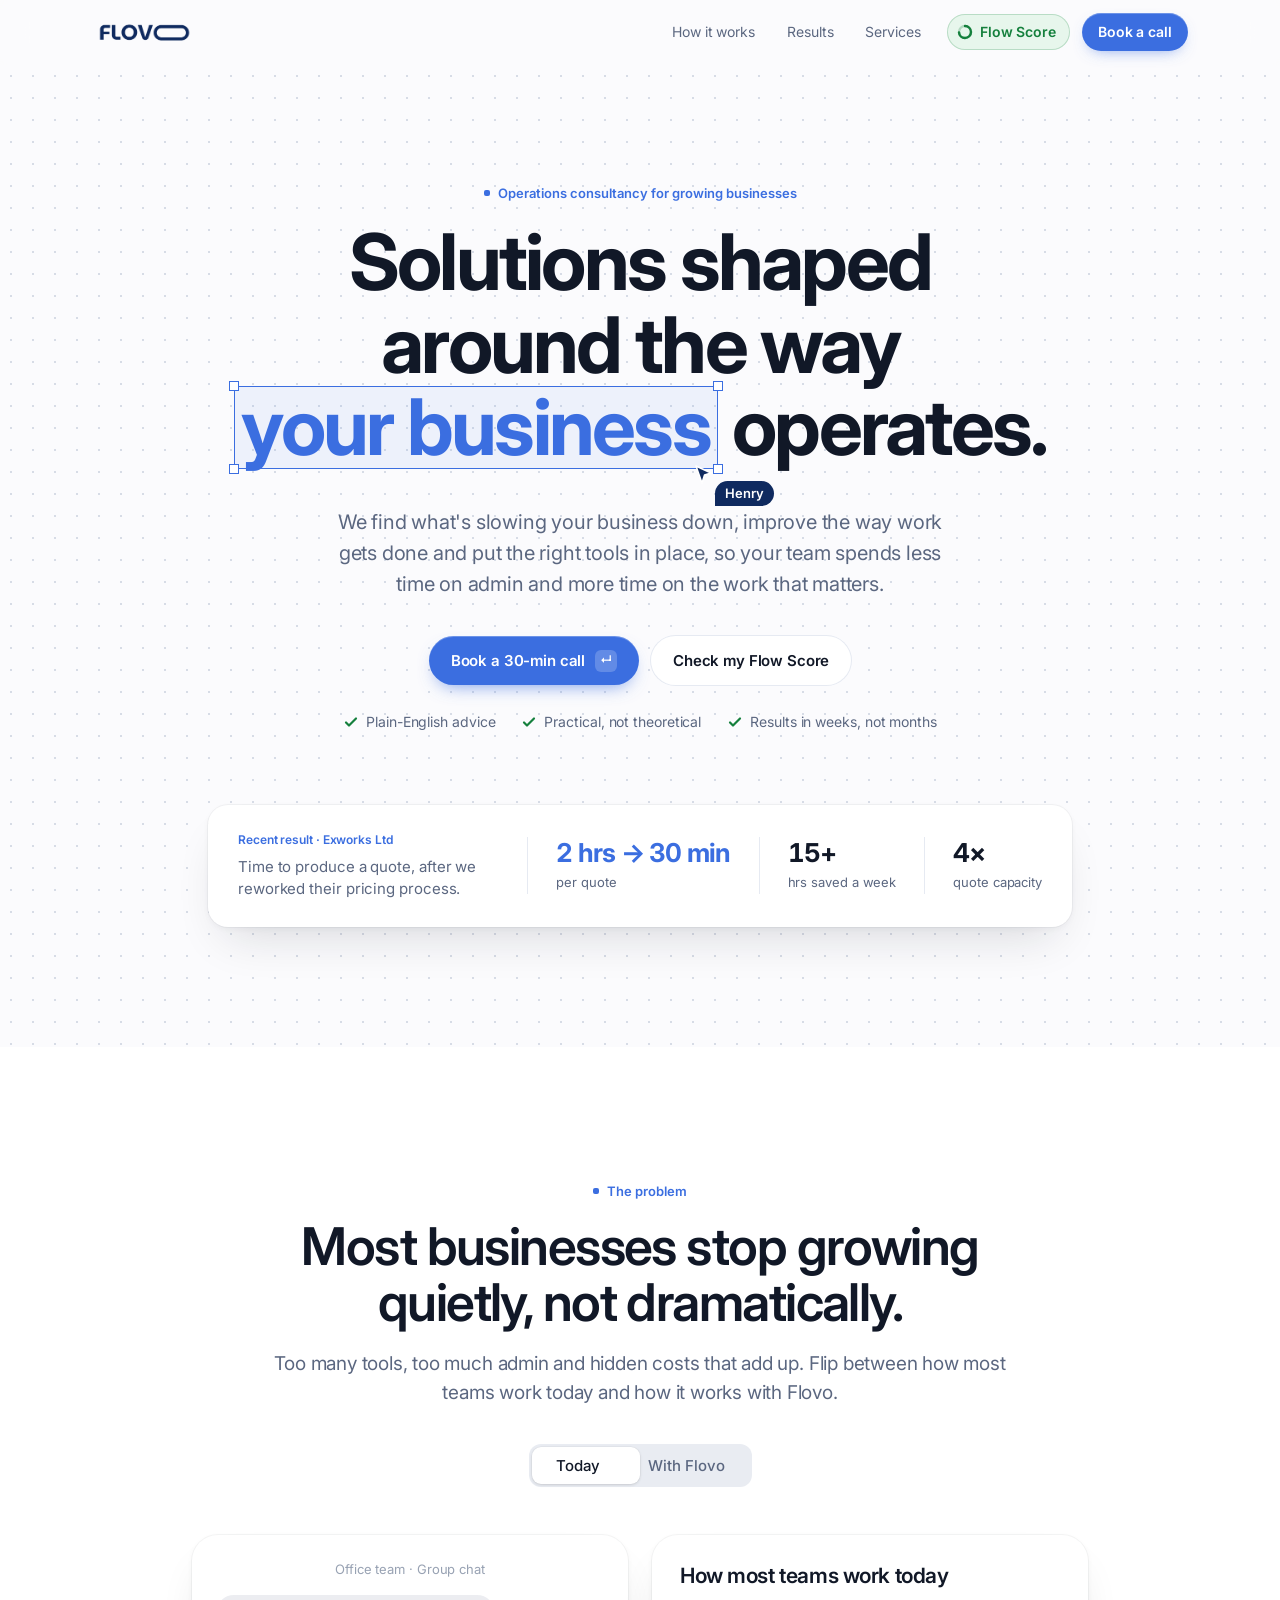
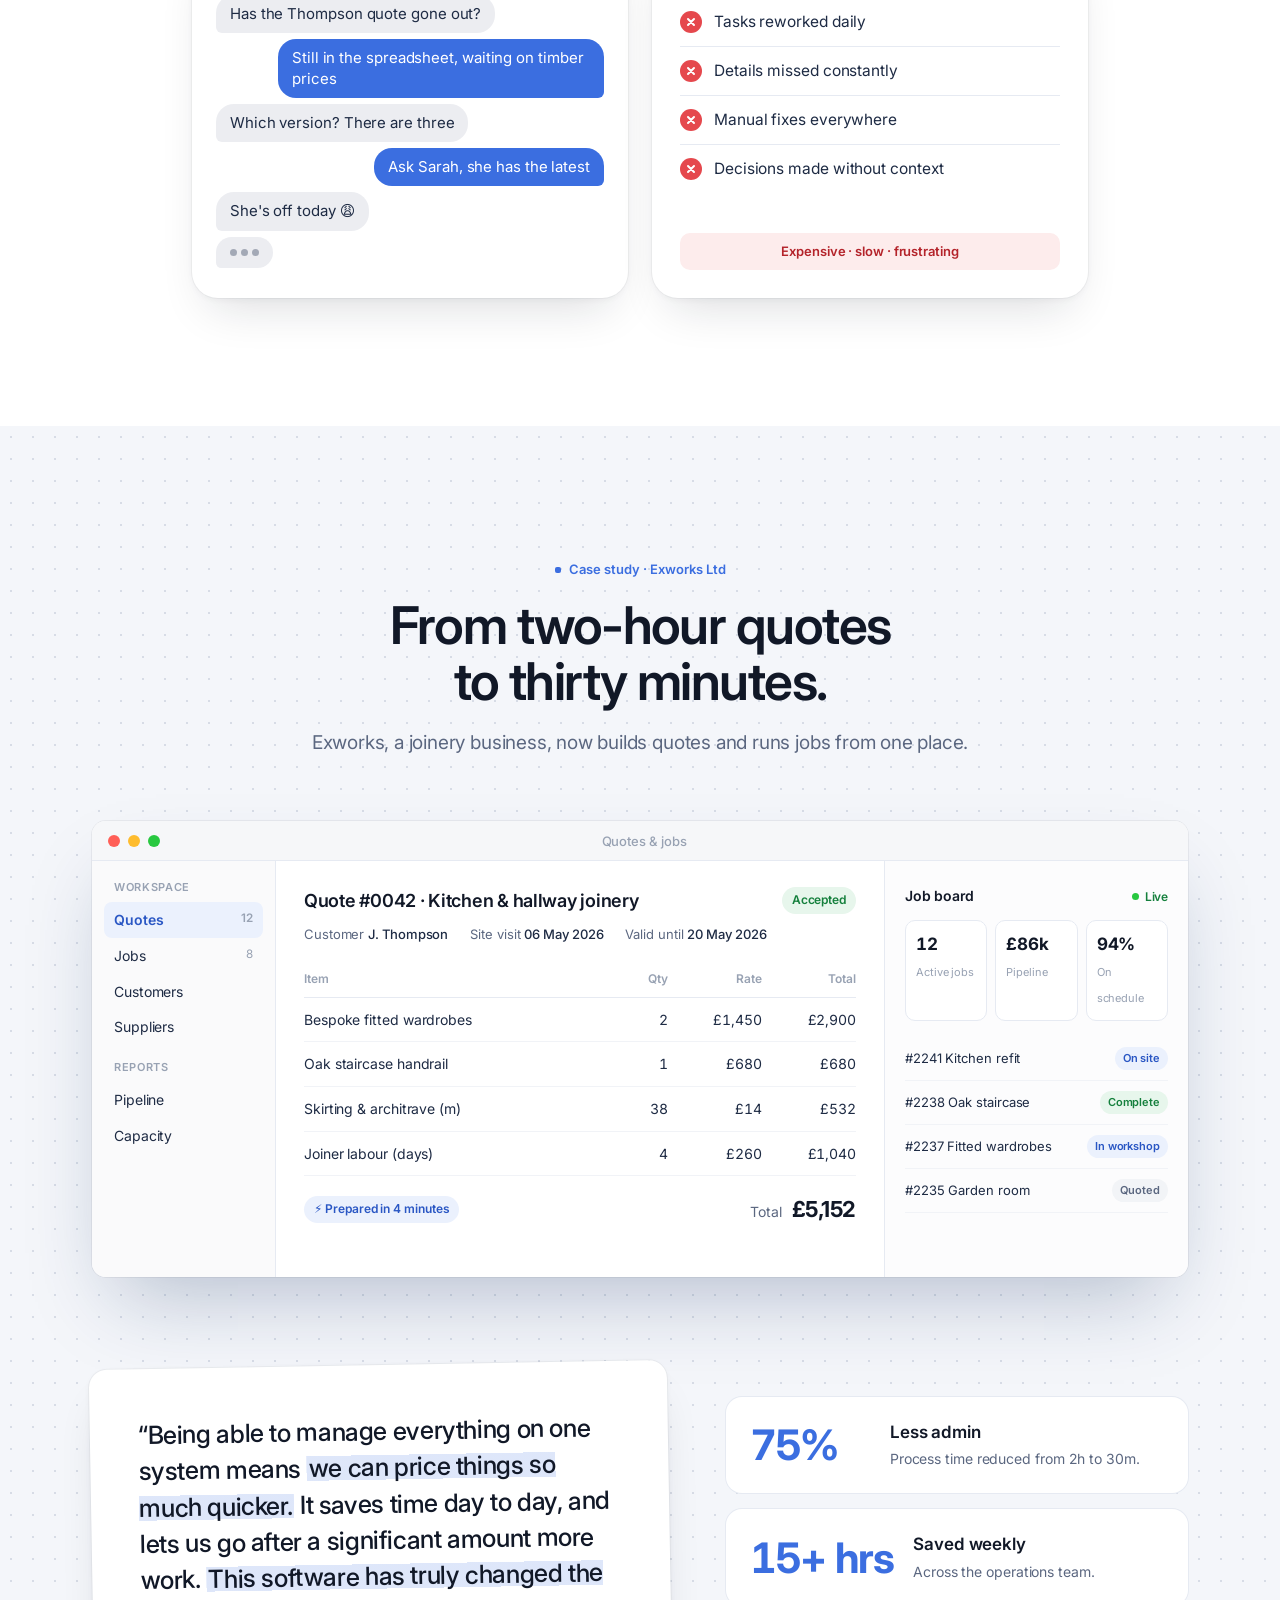
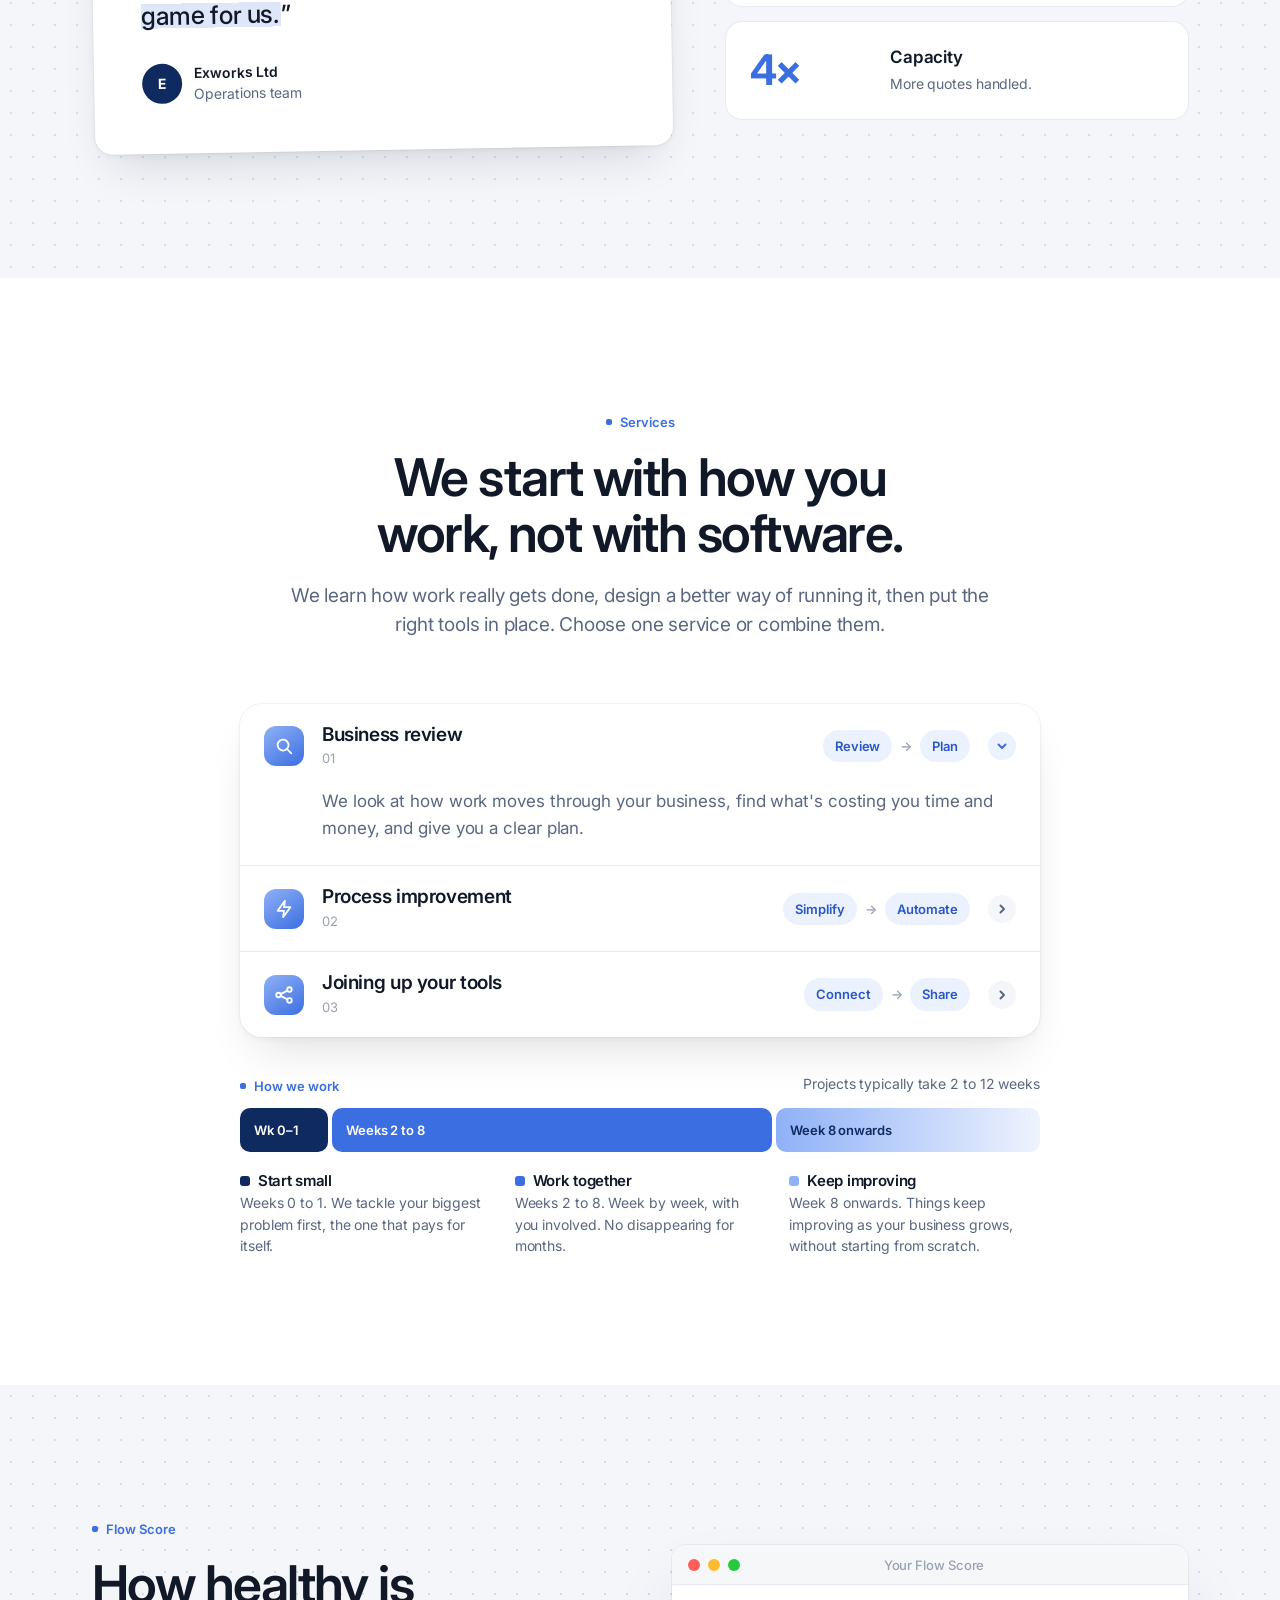
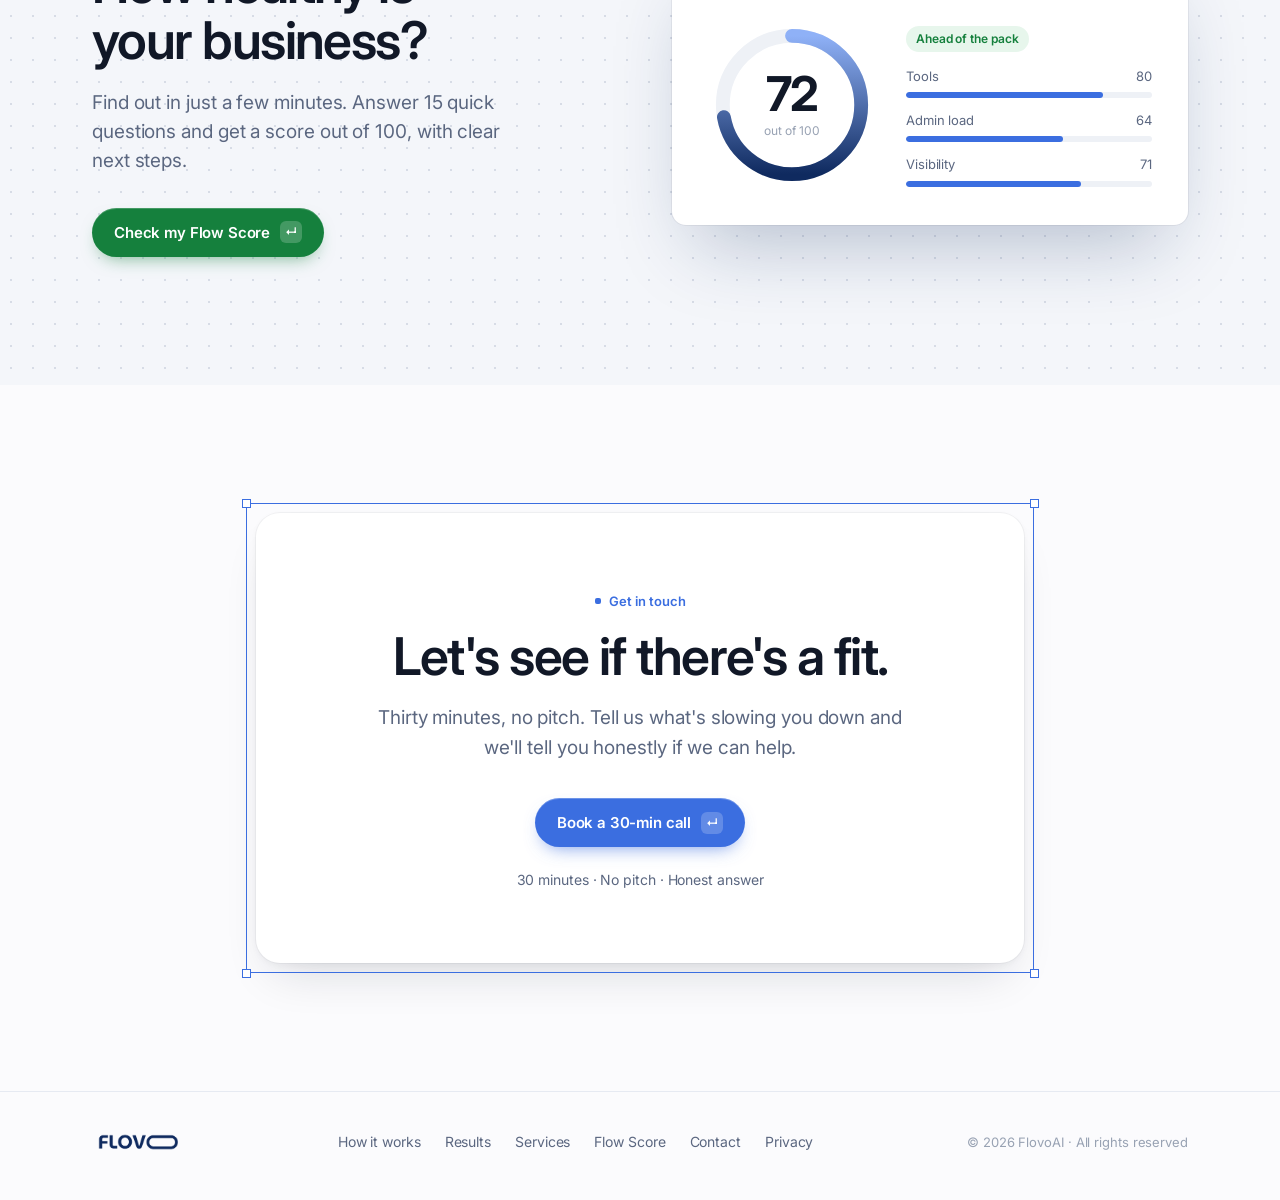
==== commit 574301d5: "Show services as an expandable list with a timeline bar The three services become one list, like iOS" ====
--- a/index.html
+++ b/index.html
@@ -217,35 +217,27 @@
           <h2>We start with how you work, not with software.</h2>
           <p class="sec-sub">We learn how work really gets done, design a better way of running it, then put the right tools in place. Choose one service or combine them.</p>
         </div>
-        <div class="svc">
-          <article class="card">
-            <div class="card-icon" aria-hidden="true"><svg viewBox="0 0 22 22" fill="none" stroke="currentColor" stroke-width="2" stroke-linecap="round"><circle cx="10" cy="10" r="6"/><path d="M15 15l4 4"/></svg></div>
-            <span class="card-num">01</span>
-            <h3>Business review</h3>
-            <p>We look at how work moves through your business, find what's costing you time and money, and give you a clear plan.</p>
-            <div class="svc-flow"><span>Review</span><i aria-hidden="true">→</i><span>Plan</span></div>
-          </article>
-          <article class="card">
-            <div class="card-icon" aria-hidden="true"><svg viewBox="0 0 22 22" fill="none" stroke="currentColor" stroke-width="2" stroke-linejoin="round"><path d="M12 2L4 13h7l-1 7 8-11h-7z"/></svg></div>
-            <span class="card-num">02</span>
-            <h3>Process improvement</h3>
-            <p>We simplify slow, repetitive tasks and automate the ones that don't need a person, built around how your team works.</p>
-            <div class="svc-flow"><span>Simplify</span><i aria-hidden="true">→</i><span>Automate</span></div>
-          </article>
-          <article class="card">
-            <div class="card-icon" aria-hidden="true"><svg viewBox="0 0 22 22" fill="none" stroke="currentColor" stroke-width="2"><circle cx="5" cy="11" r="2.5"/><circle cx="17" cy="5" r="2.5"/><circle cx="17" cy="17" r="2.5"/><path d="M7.3 10l7.4-3.8M7.3 12l7.4 3.8"/></svg></div>
-            <span class="card-num">03</span>
-            <h3>Joining up your tools</h3>
-            <p>We link the tools you already use so everyone sees the same information, with no typing things in twice.</p>
-            <div class="svc-flow"><span>Connect</span><i aria-hidden="true">→</i><span>Share</span></div>
-          </article>
-        </div>
-        <div class="howstrip">
-          <div class="howstrip-head"><span class="kicker">How we work</span><span>Projects typically take 2 to 12 weeks</span></div>
-          <ol class="steps">
-            <li class="step"><span class="step-n">1</span><span class="step-when">Weeks 0 to 1</span><h3>Start small</h3><p>We tackle your biggest problem first, the one that pays for itself.</p></li>
-            <li class="step"><span class="step-n">2</span><span class="step-when">Weeks 2 to 8</span><h3>Work together</h3><p>Week by week, with you involved. No disappearing for months.</p></li>
-            <li class="step"><span class="step-n">3</span><span class="step-when">Week 8 onwards</span><h3>Keep improving</h3><p>Things keep improving as your business grows, without starting from scratch.</p></li>
+        <div class="svc-list">
+          <details class="svc-item" open>
+            <summary><span class="svc-icon" aria-hidden="true"><svg viewBox="0 0 22 22" fill="none" stroke="currentColor" stroke-width="2" stroke-linecap="round"><circle cx="10" cy="10" r="6"/><path d="M15 15l4 4"/></svg></span><span><h3>Business review</h3><span class="svc-num">01</span></span><span class="svc-flow" aria-hidden="true"><span>Review</span><i aria-hidden="true">→</i><span>Plan</span></span><span class="svc-chev" aria-hidden="true"><svg viewBox="0 0 12 12" fill="none" stroke="currentColor" stroke-width="2" stroke-linecap="round" stroke-linejoin="round"><path d="M4.5 2.5L8 6l-3.5 3.5"/></svg></span></summary>
+            <div class="svc-body"><p>We look at how work moves through your business, find what's costing you time and money, and give you a clear plan.</p><span class="svc-flow"><span>Review</span><i aria-hidden="true">→</i><span>Plan</span></span></div>
+          </details>
+          <details class="svc-item">
+            <summary><span class="svc-icon" aria-hidden="true"><svg viewBox="0 0 22 22" fill="none" stroke="currentColor" stroke-width="2" stroke-linejoin="round"><path d="M12 2L4 13h7l-1 7 8-11h-7z"/></svg></span><span><h3>Process improvement</h3><span class="svc-num">02</span></span><span class="svc-flow" aria-hidden="true"><span>Simplify</span><i aria-hidden="true">→</i><span>Automate</span></span><span class="svc-chev" aria-hidden="true"><svg viewBox="0 0 12 12" fill="none" stroke="currentColor" stroke-width="2" stroke-linecap="round" stroke-linejoin="round"><path d="M4.5 2.5L8 6l-3.5 3.5"/></svg></span></summary>
+            <div class="svc-body"><p>We simplify slow, repetitive tasks and automate the ones that don't need a person, built around how your team works.</p><span class="svc-flow"><span>Simplify</span><i aria-hidden="true">→</i><span>Automate</span></span></div>
+          </details>
+          <details class="svc-item">
+            <summary><span class="svc-icon" aria-hidden="true"><svg viewBox="0 0 22 22" fill="none" stroke="currentColor" stroke-width="2"><circle cx="5" cy="11" r="2.5"/><circle cx="17" cy="5" r="2.5"/><circle cx="17" cy="17" r="2.5"/><path d="M7.3 10l7.4-3.8M7.3 12l7.4 3.8"/></svg></span><span><h3>Joining up your tools</h3><span class="svc-num">03</span></span><span class="svc-flow" aria-hidden="true"><span>Connect</span><i aria-hidden="true">→</i><span>Share</span></span><span class="svc-chev" aria-hidden="true"><svg viewBox="0 0 12 12" fill="none" stroke="currentColor" stroke-width="2" stroke-linecap="round" stroke-linejoin="round"><path d="M4.5 2.5L8 6l-3.5 3.5"/></svg></span></summary>
+            <div class="svc-body"><p>We link the tools you already use so everyone sees the same information, with no typing things in twice.</p><span class="svc-flow"><span>Connect</span><i aria-hidden="true">→</i><span>Share</span></span></div>
+          </details>
+        </div>
+        <div class="timeline">
+          <div class="timeline-head"><span class="kicker">How we work</span><span>Projects typically take 2 to 12 weeks</span></div>
+          <div class="timeline-bar" aria-hidden="true"><span><b>Wk 0–1</b><i>0–1</i></span><span><b>Weeks 2 to 8</b><i>Weeks 2–8</i></span><span><b>Week 8 onwards</b><i>8+</i></span></div>
+          <ol class="timeline-steps">
+            <li style="--c:var(--navy)"><h3>Start small</h3>Weeks 0 to 1. We tackle your biggest problem first, the one that pays for itself.</li>
+            <li style="--c:var(--blue)"><h3>Work together</h3>Weeks 2 to 8. Week by week, with you involved. No disappearing for months.</li>
+            <li style="--c:var(--sky)"><h3>Keep improving</h3>Week 8 onwards. Things keep improving as your business grows, without starting from scratch.</li>
           </ol>
         </div>
       </div>
--- a/home.css
+++ b/home.css
@@ -212,15 +212,16 @@
 
 /* Result panel */
 .hero-card {
-  margin: clamp(3.5rem, 7vw, 4.5rem) auto 0; max-width: 48rem;
+  margin: clamp(3.5rem, 7vw, 4.5rem) auto 0; max-width: 54rem;
   background: #fff; border-radius: 1.25rem; box-shadow: var(--shadow-md);
-  display: grid; grid-template-columns: 1.15fr 2fr; align-items: center; gap: 1.5rem;
+  display: grid; grid-template-columns: minmax(13rem, 1fr) auto; align-items: center; gap: 1.75rem;
   padding: 1.625rem 1.875rem; text-align: left;
 }
 .hero-card-label { font-size: .75rem; font-weight: 600; color: var(--blue); margin-bottom: .375rem; }
 .hero-card-intro p { color: var(--text-soft); font-size: .9375rem; line-height: 1.5; }
-.hero-card-figs { display: grid; grid-template-columns: 1.4fr 1fr 1fr; }
-.fig { padding: .125rem 0 .125rem 1.375rem; border-left: 1px solid var(--line); }
+.hero-card-figs { display: grid; grid-template-columns: auto auto auto; }
+.fig { padding: .125rem 1.75rem; border-left: 1px solid var(--line); }
+.fig:last-child { padding-right: 0; }
 .fig strong { display: block; font-family: var(--display); color: var(--ink); font-size: 1.625rem; line-height: 1.1; letter-spacing: -0.03em; font-weight: 700; white-space: nowrap; }
 .fig-main strong { color: var(--blue); }
 .fig > span { display: block; font-size: .8125rem; color: var(--text-soft); margin-top: .25rem; }
@@ -311,35 +312,47 @@
 .stat strong { display: block; color: var(--ink); font-weight: 600; }
 .stat div span { color: var(--text-soft); font-size: .875rem; }
 
-/* ---------- Services ---------- */
-.svc { display: grid; grid-template-columns: repeat(3, 1fr); gap: 1.375rem; margin-top: clamp(3rem, 6vw, 4rem); }
-.card {
-  background: #fff; border-radius: 1.375rem; padding: 2rem; box-shadow: 0 0 0 1px var(--line);
-  display: flex; flex-direction: column;
-  transition: transform .5s var(--ease), box-shadow .5s var(--ease);
-}
-.card:hover { transform: translateY(-6px); box-shadow: var(--shadow-md); }
-.card-icon { width: 2.75rem; height: 2.75rem; border-radius: .75rem; background: linear-gradient(145deg, var(--sky), var(--blue)); display: grid; place-items: center; color: #fff; margin-bottom: 1.125rem; }
-.card-icon svg { width: 1.375rem; height: 1.375rem; }
-.card-num { font-size: .8125rem; font-weight: 600; color: var(--faint); }
-.card h3 { font-size: 1.4375rem; margin: 1rem 0 .625rem; }
-.card p { color: var(--text-soft); font-size: .96875rem; flex: 1; }
-.svc-flow { margin-top: 1.5rem; display: flex; align-items: center; gap: .5rem; font-size: .8125rem; font-weight: 600; }
+/* ---------- Services: an expandable list, like iOS Settings ---------- */
+.svc-list { max-width: 50rem; margin: clamp(3rem, 6vw, 4rem) auto 0; background: #fff; border-radius: 1.375rem; box-shadow: var(--shadow-md); overflow: hidden; }
+.svc-item { border-top: 1px solid var(--line); }
+.svc-item:first-child { border-top: 0; }
+.svc-item summary {
+  list-style: none; cursor: pointer; display: grid; grid-template-columns: auto 1fr auto auto; gap: 1.125rem; align-items: center;
+  padding: 1.25rem 1.5rem; -webkit-tap-highlight-color: transparent; transition: background-color .2s var(--ease-out);
+}
+.svc-item summary::-webkit-details-marker { display: none; }
+.svc-item summary:hover { background: #FCFCFD; }
+.svc-item summary:focus-visible { outline-offset: -3px; }
+.svc-icon { width: 2.5rem; height: 2.5rem; border-radius: .75rem; background: linear-gradient(145deg, var(--sky), var(--blue)); display: grid; place-items: center; color: #fff; }
+.svc-icon svg { width: 1.25rem; height: 1.25rem; }
+.svc-item h3 { font-size: 1.1875rem; margin: 0; }
+.svc-num { display: block; color: var(--faint); font-size: .8125rem; margin-top: .125rem; }
+.svc-flow { display: flex; align-items: center; gap: .5rem; font-size: .8125rem; font-weight: 600; }
 .svc-flow span { background: var(--blue-soft); color: var(--blue-deep); padding: .375rem .75rem; border-radius: 99px; }
 .svc-flow i { color: var(--faint); font-style: normal; }
-
-/* How we work: three steps on one line */
-.howstrip { margin-top: 1.75rem; background: #fff; border-radius: 1.375rem; padding: 1.875rem 2rem 2.125rem; box-shadow: 0 0 0 1px var(--line); }
-.howstrip-head { display: flex; justify-content: space-between; align-items: center; gap: .5rem; flex-wrap: wrap; font-size: .875rem; color: var(--text-soft); }
-.howstrip-head .kicker { margin: 0; }
-.steps { margin-top: 1.625rem; display: grid; grid-template-columns: repeat(3, 1fr); gap: 1.5rem; position: relative; }
-.steps::before { content: ""; position: absolute; top: 19px; left: 20px; right: 20px; height: 2px; background: linear-gradient(90deg, var(--blue), var(--sky) 60%, var(--line)); transform-origin: left; transition: transform 1.2s var(--ease); }
-.step { position: relative; padding-top: 3.5rem; }
-.step-n { position: absolute; top: 0; left: 0; width: 2.5rem; height: 2.5rem; border-radius: 50%; background: #fff; box-shadow: var(--shadow-md); display: grid; place-items: center; font-weight: 700; color: var(--blue); }
-.step:first-child .step-n { background: var(--blue); color: #fff; }
-.step-when { font-size: .8125rem; font-weight: 600; color: var(--blue); }
-.step h3 { font-size: 1.1875rem; margin: .25rem 0 .375rem; }
-.step p { color: var(--text-soft); font-size: .9375rem; }
+.svc-chev { width: 1.75rem; height: 1.75rem; border-radius: 50%; background: var(--tint); display: grid; place-items: center; color: var(--text-soft); transition: transform .4s var(--ease), background-color .2s, color .2s; }
+.svc-chev svg { width: .75rem; height: .75rem; }
+.svc-item[open] .svc-chev { transform: rotate(90deg); background: var(--blue-soft); color: var(--blue); }
+.svc-body { padding: 0 1.5rem 1.5rem 5.125rem; color: var(--text-soft); }
+.svc-item[open] .svc-body { animation: svcOpen .45s var(--ease); }
+.svc-body .svc-flow { display: none; }
+@keyframes svcOpen { from { opacity: 0; transform: translateY(-6px); } }
+
+/* How we work: one bar, each step as wide as it takes */
+.timeline { max-width: 50rem; margin: 2.25rem auto 0; }
+.timeline-head { display: flex; justify-content: space-between; align-items: baseline; gap: .5rem; flex-wrap: wrap; font-size: .875rem; color: var(--text-soft); margin-bottom: .75rem; }
+.timeline-head .kicker { margin: 0; }
+.timeline-bar { display: grid; grid-template-columns: 1fr 5fr 3fr; gap: 4px; height: 2.75rem; }
+.timeline-bar span { border-radius: .625rem; display: flex; align-items: center; padding: 0 .875rem; font-size: .8125rem; font-weight: 600; color: #fff; white-space: nowrap; overflow: hidden; transform-origin: left; transition: transform 1s var(--ease); }
+.timeline-bar b { font-weight: 600; }
+.timeline-bar i { display: none; font-style: normal; }
+.timeline-bar span:nth-child(1) { background: var(--navy); }
+.timeline-bar span:nth-child(2) { background: var(--blue); transition-delay: .15s; }
+.timeline-bar span:nth-child(3) { background: linear-gradient(90deg, var(--sky), rgba(143, 177, 247, .15)); color: var(--navy); transition-delay: .3s; }
+.timeline-steps { display: grid; grid-template-columns: repeat(3, 1fr); gap: 1.5rem; margin-top: 1.25rem; }
+.timeline-steps li { font-size: .875rem; color: var(--text-soft); }
+.timeline-steps h3 { display: flex; align-items: center; gap: .5rem; font-size: .9375rem; margin-bottom: .125rem; }
+.timeline-steps h3::before { content: ""; width: .625rem; height: .625rem; border-radius: 3px; background: var(--c); flex: none; }
 
 /* ---------- Flow Score promo ---------- */
 .flow-tile { display: grid; grid-template-columns: 1fr 1fr; gap: 4rem; align-items: center; }
@@ -394,9 +407,9 @@
 .hero-in .hero-copy > :nth-child(5) { transition-delay: .32s; }
 .hero-in .hero-card { transition-delay: .4s; }
 
-/* Process line draws across once the steps appear */
-.js .steps::before { transform: scaleX(0); }
-.js .steps.drawn::before { transform: none; }
+/* Timeline segments grow in once the bar appears */
+.js .timeline-bar span { transform: scaleX(0); }
+.js .timeline.drawn .timeline-bar span, .no-motion .timeline-bar span { transform: none; }
 
 /* ==========================================================================
    Accessibility preferences
@@ -407,12 +420,13 @@
   .cursor, .live::before, .bub-typing i { animation: none; }
   .js .reveal, .js .hero-copy > *, .js .hero-card { transform: none !important; }
   .js .reveal, .hero-in .hero-copy > *, .hero-in .hero-card { transition: opacity .25s ease !important; transition-delay: 0s !important; }
-  .js .steps::before, .js .flow-window .bar i { transform: none !important; transition: none !important; }
+  .js .timeline-bar span, .js .flow-window .bar i { transform: none !important; transition: none !important; }
+  .svc-item[open] .svc-body { animation: none; }
   .js .flow-window .fv-fill { stroke-dashoffset: 123; transition: none !important; }
   .pane, .pane[hidden], .seg-thumb { transition: none; }
   .pane[hidden] { transform: none; filter: none; }
-  .btn-arrow, .btn, .nav-cta, .nav-score, .nav-score-icon .f, .card { transition: none; }
-  .btn:active, .nav-cta:active, .nav-score:active, .card:hover { transform: none; }
+  .btn-arrow, .btn, .nav-cta, .nav-score, .nav-score-icon .f, .svc-chev { transition: none; }
+  .btn:active, .nav-cta:active, .nav-score:active { transform: none; }
 }
 /* Reduced transparency: solid navigation */
 @media (prefers-reduced-transparency: reduce) {
@@ -421,7 +435,7 @@
 /* Increased contrast: defined edges and stronger secondary text */
 @media (prefers-contrast: more) {
   :root { --text-soft: #39445A; --faint: #5B6780; --line: #9AA8C0; }
-  .card, .stat, .chat, .checklist, .hero-card, .quote-card, .contact, .howstrip, .window { box-shadow: 0 0 0 1px var(--navy); }
+  .svc-list, .stat, .chat, .checklist, .hero-card, .quote-card, .contact, .window { box-shadow: 0 0 0 1px var(--navy); }
   .nav { background: #fff; border-bottom: 1px solid var(--navy); }
 }
 
@@ -433,23 +447,21 @@
   .app-side, .app-board { display: none; }
   .hero-card { grid-template-columns: 1fr; padding: 1.5rem; gap: 1.25rem; }
   .hero-card-figs { grid-template-columns: 1fr 1fr; gap: 1.125rem 0; }
+  .fig { padding-left: 1.375rem; padding-right: 0; }
   .fig-main { grid-column: 1 / -1; border-left: 0; padding-left: 0; }
   .fig:nth-child(2) { border-left: 0; padding-left: 0; }
-  .pane, .case-grid, .svc, .flow-tile { grid-template-columns: 1fr; }
+  .pane, .case-grid, .flow-tile { grid-template-columns: 1fr; }
   .case-grid { gap: 2rem; }
   .quote-card { rotate: none; }
   .flow-tile { gap: 2.5rem; }
   .cursor { display: none; }
-  .steps { grid-template-columns: 1fr; gap: 1.5rem; }
-  .steps::before { top: 1.25rem; bottom: 1.25rem; left: 19px; right: auto; width: 2px; height: auto; transform-origin: top; background: linear-gradient(var(--blue), var(--blue-soft)); }
-  .js .steps::before { transform: scaleY(0); }
-  .step { padding: 0 0 0 3.75rem; }
+  .timeline-steps { grid-template-columns: 1fr; gap: 1rem; }
 }
 @media (max-width: 720px) {
   .nav-link { display: none; }
   .nav-cta { margin-left: 0; }
   .hero-cta .btn { width: 100%; justify-content: center; }
-  .card, .checklist, .chat { padding: 1.5rem; }
+  .checklist, .chat { padding: 1.5rem; }
   .app-main { padding: 1.25rem; }
   .app table { font-size: .8125rem; }
   .quote-head { flex-wrap: wrap; }
@@ -458,5 +470,12 @@
   .flow-tile .btn { width: 100%; justify-content: center; }
   .stat b { font-size: 2.125rem; min-width: 6rem; }
   .fig strong { font-size: 1.5rem; }
-  .howstrip { padding: 1.5rem; }
-}
+  .svc-item summary { grid-template-columns: auto 1fr auto; padding: 1.125rem 1.25rem; gap: .875rem; }
+  .svc-item summary .svc-flow { display: none; }
+  .svc-body { padding: 0 1.25rem 1.375rem; }
+  .svc-body .svc-flow { display: flex; margin-top: 1rem; }
+  .timeline-bar span { padding: 0 .625rem; }
+  .timeline-bar span:nth-child(1) { justify-content: center; padding: 0; }
+  .timeline-bar b { display: none; }
+  .timeline-bar i { display: inline; }
+}
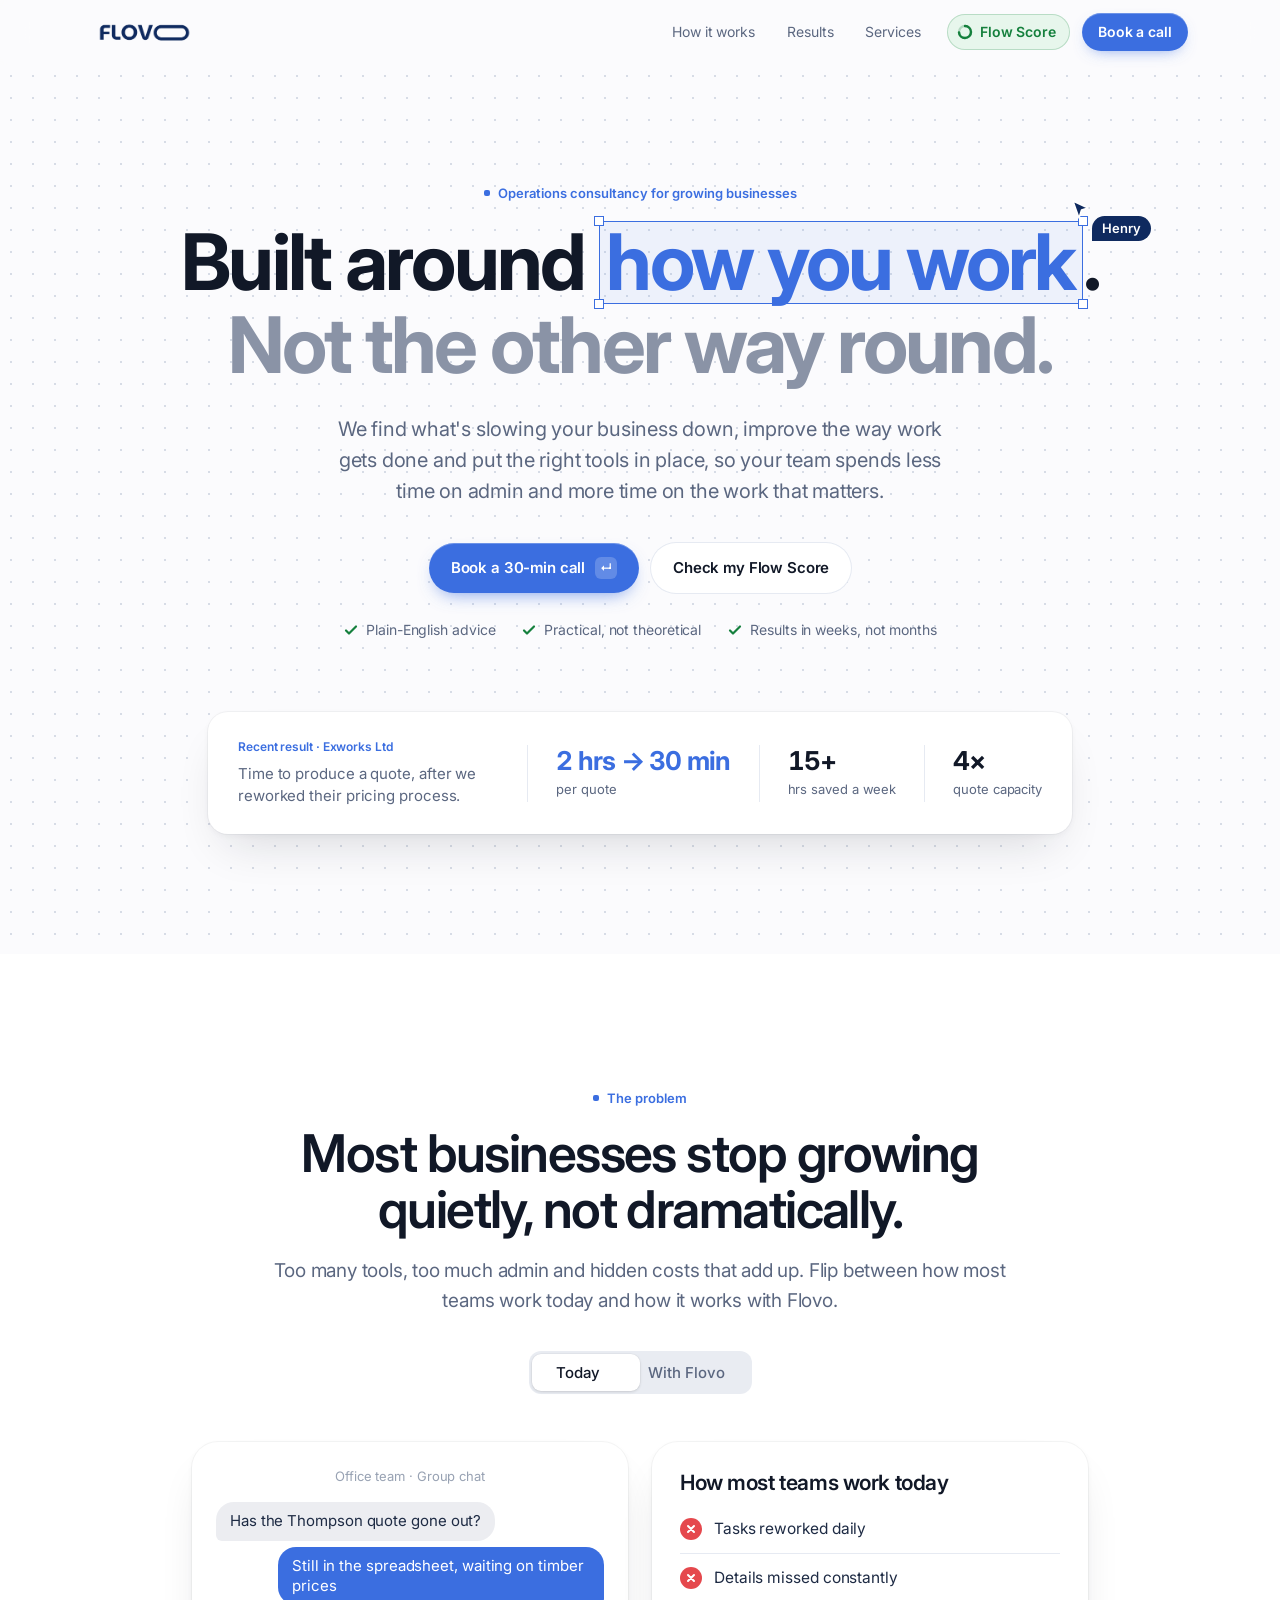
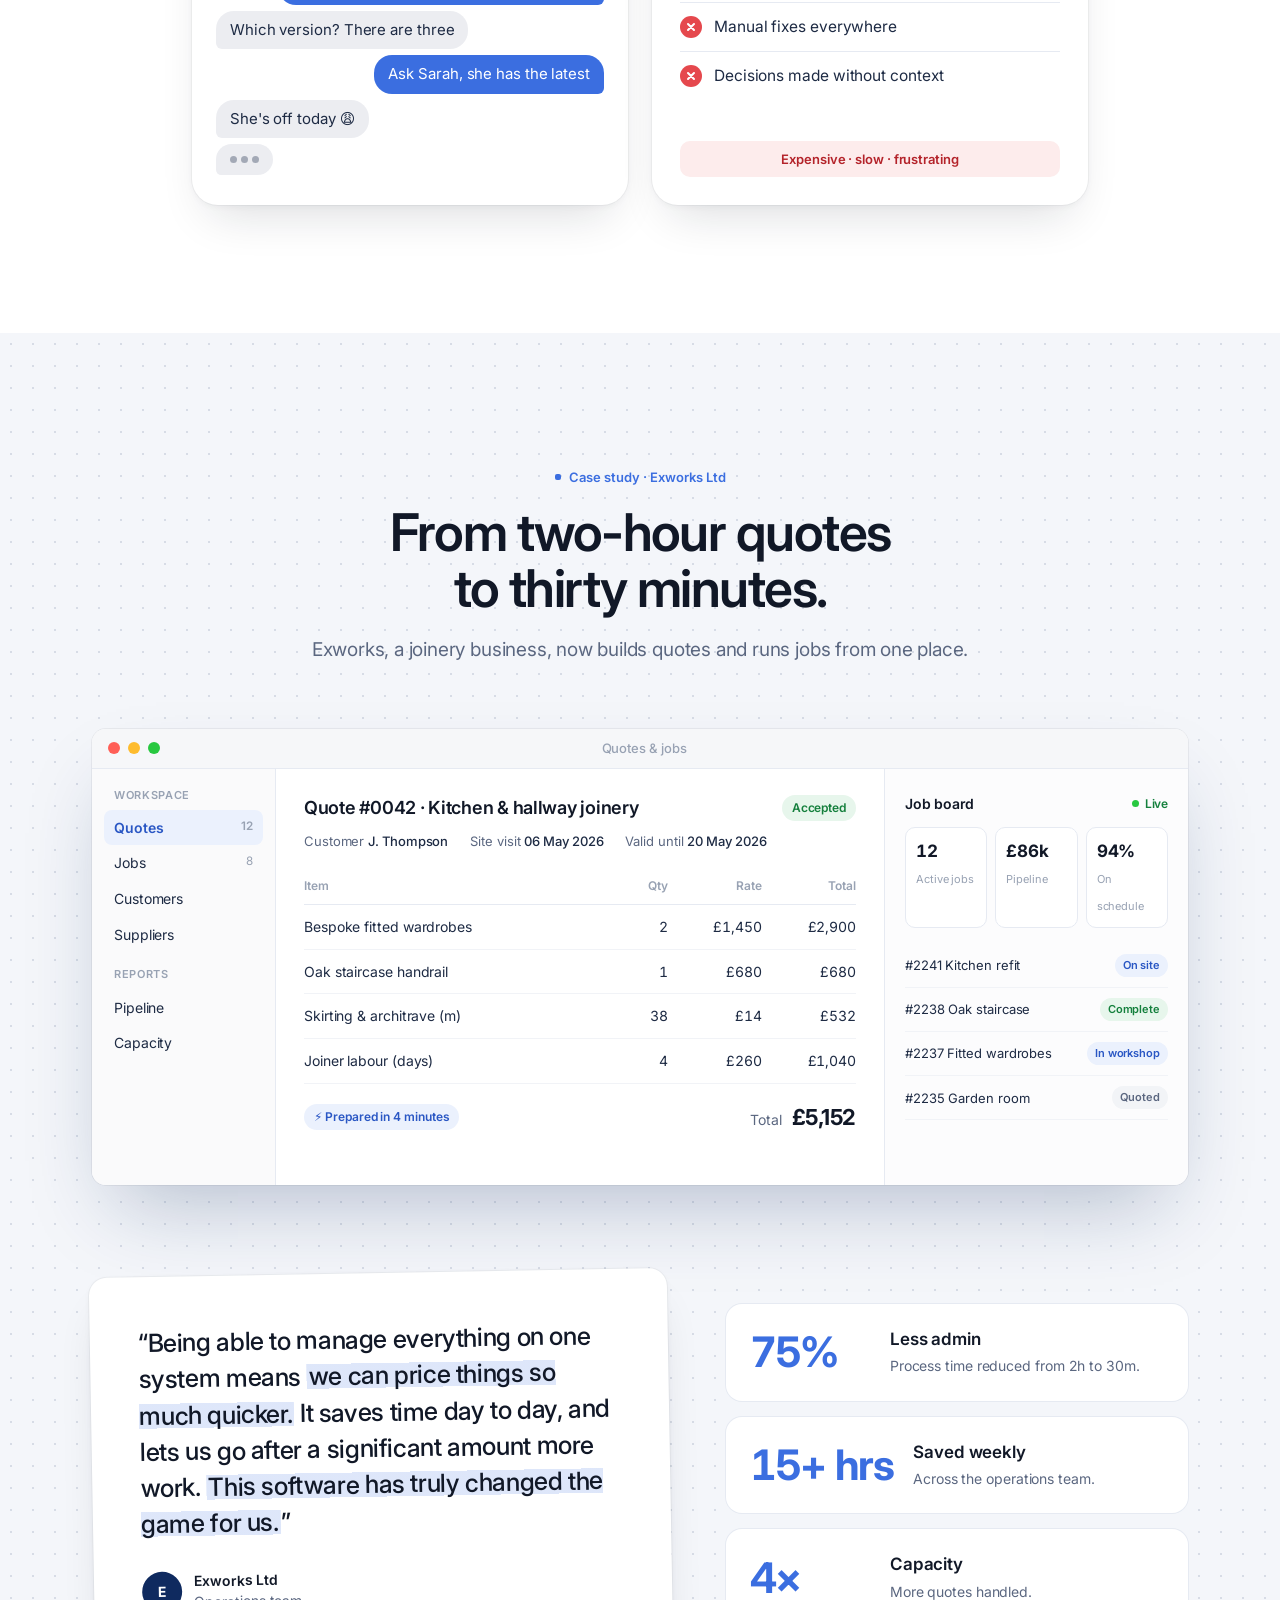
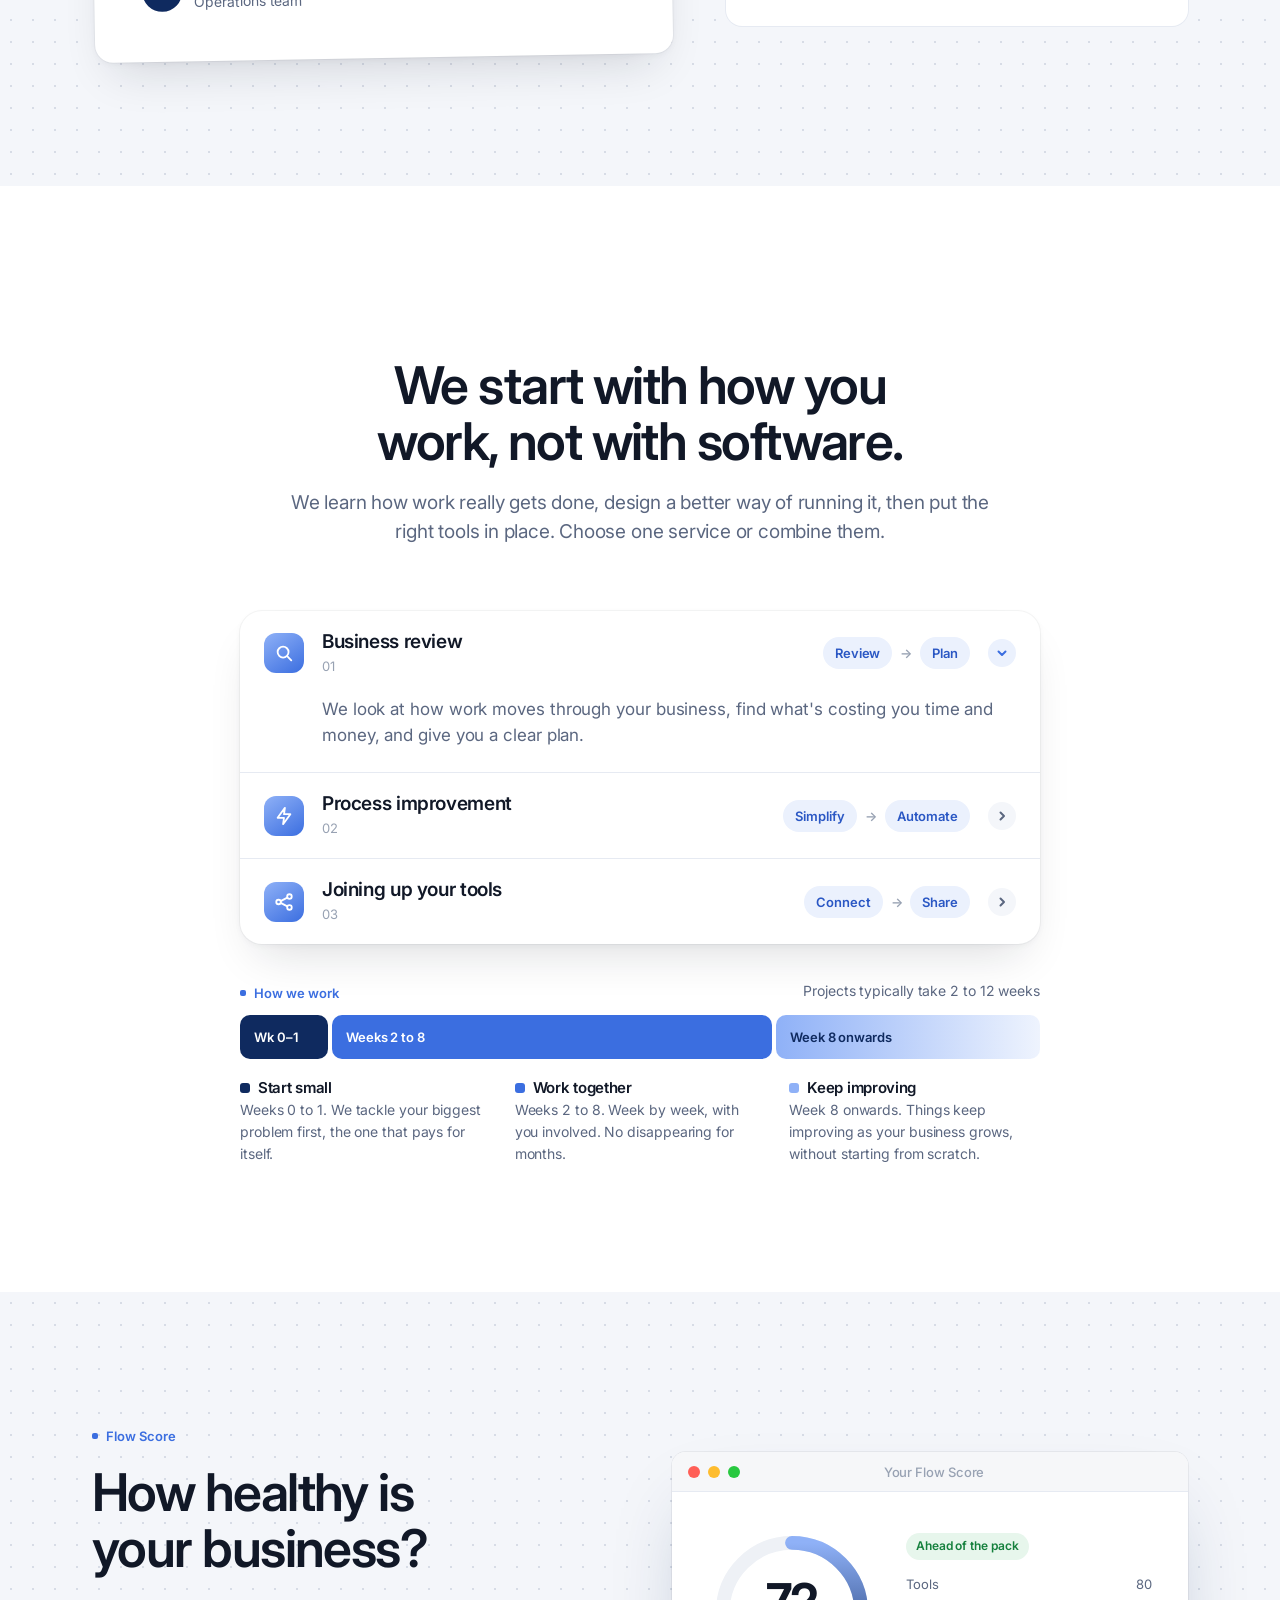
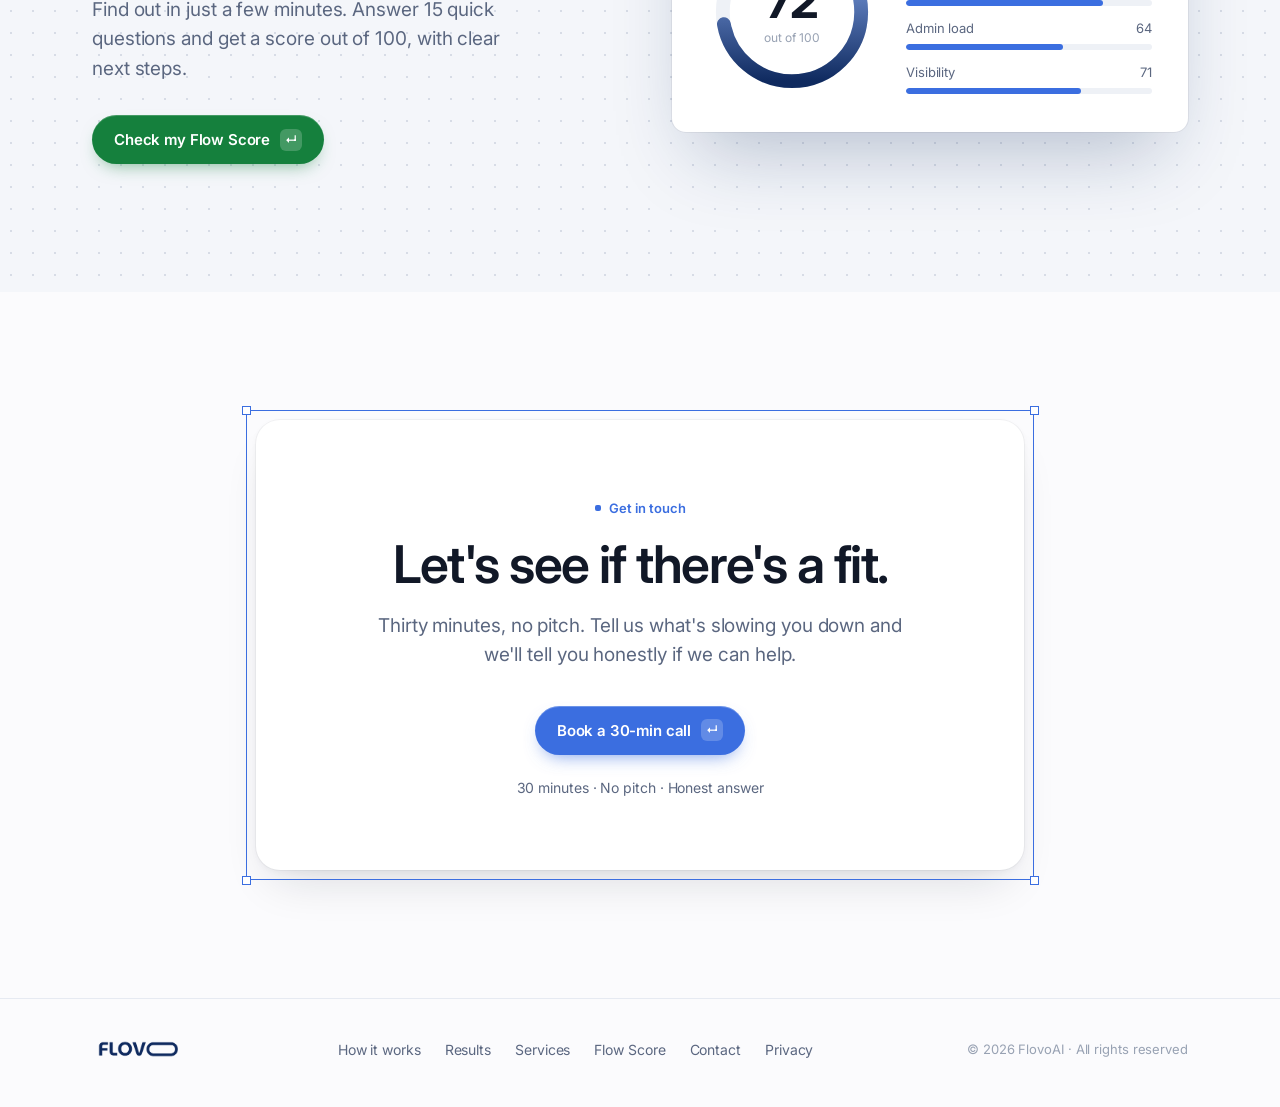
==== commit 24c295f3: "New hero headline: "Built around how you work. Not the other way round." "how you work" sits in the " ====
--- a/index.html
+++ b/index.html
@@ -70,7 +70,7 @@
     <section class="hero dots">
       <div class="wrap hero-copy">
         <p class="eyebrow">Operations consultancy for growing businesses</p>
-        <h1>Solutions shaped around the way <span class="sel"><b></b><b></b><b></b><b></b>your business<span class="cursor" aria-hidden="true"><svg width="18" height="20" viewBox="0 0 18 20"><path d="M1 1l15 7-6.5 2L7 18z" fill="#0F2A5F" stroke="#fff" stroke-width="1.5" stroke-linejoin="round"/></svg><span>Henry</span></span></span> operates.</h1>
+        <h1>Built around <span class="sel"><b></b><b></b><b></b><b></b>how you work<span class="cursor" aria-hidden="true"><svg width="18" height="20" viewBox="0 0 18 20"><path d="M1 1l15 7-6.5 2L7 18z" fill="#0F2A5F" stroke="#fff" stroke-width="1.5" stroke-linejoin="round"/></svg><span>Henry</span></span></span>.<br><span class="h1-soft">Not the other way round.</span></h1>
         <p class="hero-sub">We find what's slowing your business down, improve the way work gets done and put the right tools in place, so your team spends less time on admin and more time on the work that matters.</p>
         <div class="hero-cta">
           <a class="btn btn-primary" href="https://cal.com/flovoai/30min" target="_blank" rel="noopener">Book a 30-min call <span class="btn-arrow" aria-hidden="true">↵</span></a>
--- a/home.css
+++ b/home.css
@@ -86,6 +86,7 @@
 h3 { font-size: 1.375rem; line-height: 1.2; letter-spacing: -0.02em; margin-bottom: .5rem; }
 h4 { font-size: 1.125rem; line-height: 1.3; letter-spacing: -0.015em; margin-bottom: .5rem; }
 h1 em, h2 em { font-style: normal; color: var(--blue); }
+.h1-soft { color: #8A93A6; display: inline-block; text-wrap: balance; }
 p { text-wrap: pretty; }
 .eyebrow, .kicker {
   display: inline-flex; align-items: center; gap: .5rem;
@@ -102,7 +103,7 @@
 .sel > b:nth-of-type(3) { left: -5px; bottom: -5px; } .sel > b:nth-of-type(4) { right: -5px; bottom: -5px; }
 
 /* A teammate's cursor, drifting gently */
-.cursor { position: absolute; right: -3.5rem; top: calc(100% - 4px); display: flex; gap: 2px; pointer-events: none; animation: drift 6s ease-in-out infinite; }
+.cursor { position: absolute; right: -4.25rem; bottom: calc(100% - 1.25rem); flex-direction: row; display: flex; gap: 2px; pointer-events: none; animation: drift 6s ease-in-out infinite; }
 .cursor span { font: 600 .8125rem/1 var(--font); letter-spacing: 0; background: var(--navy); color: #fff; padding: .375rem .625rem; border-radius: 99px 99px 99px 4px; margin-top: 1rem; white-space: nowrap; }
 @keyframes drift { 50% { transform: translate(-10px, -6px); } }
 
@@ -202,7 +203,7 @@
 /* ---------- Hero ---------- */
 .hero { padding: clamp(4.5rem, 10vw, 7rem) 0 clamp(5rem, 10vw, 7.5rem); text-align: center; overflow: hidden; }
 .hero-copy { max-width: 62rem; }
-.hero-sub { font-size: clamp(1.125rem, 1.6vw, 1.25rem); line-height: 1.55; color: var(--text-soft); max-width: 40rem; margin: 2.375rem auto 0; letter-spacing: -0.01em; }
+.hero-sub { font-size: clamp(1.125rem, 1.6vw, 1.25rem); line-height: 1.55; color: var(--text-soft); max-width: 40rem; margin: 1.75rem auto 0; letter-spacing: -0.01em; }
 .hero-trust { display: flex; justify-content: center; flex-wrap: wrap; gap: .5rem 1.625rem; margin-top: 1.625rem; font-size: .875rem; color: var(--text-soft); }
 .hero-trust li { display: flex; align-items: center; gap: .4375rem; }
 .hero-trust li::before {
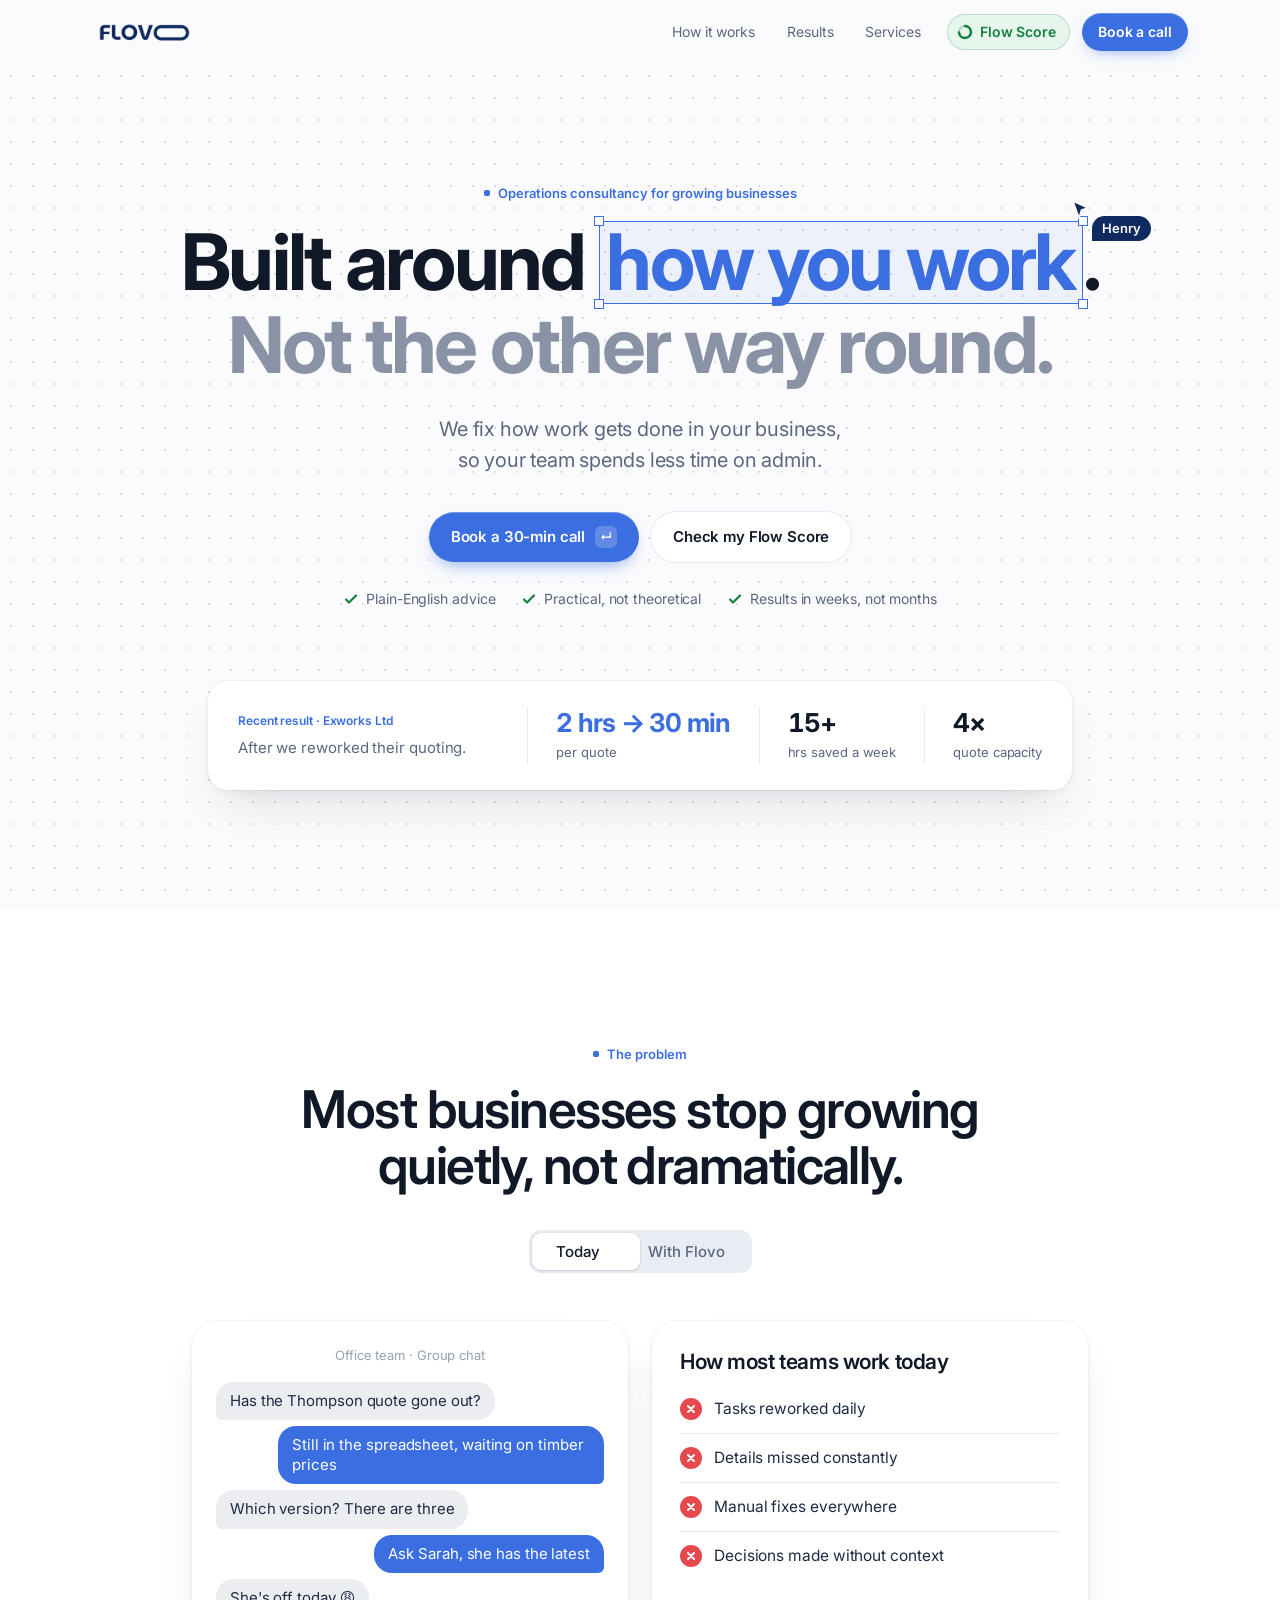
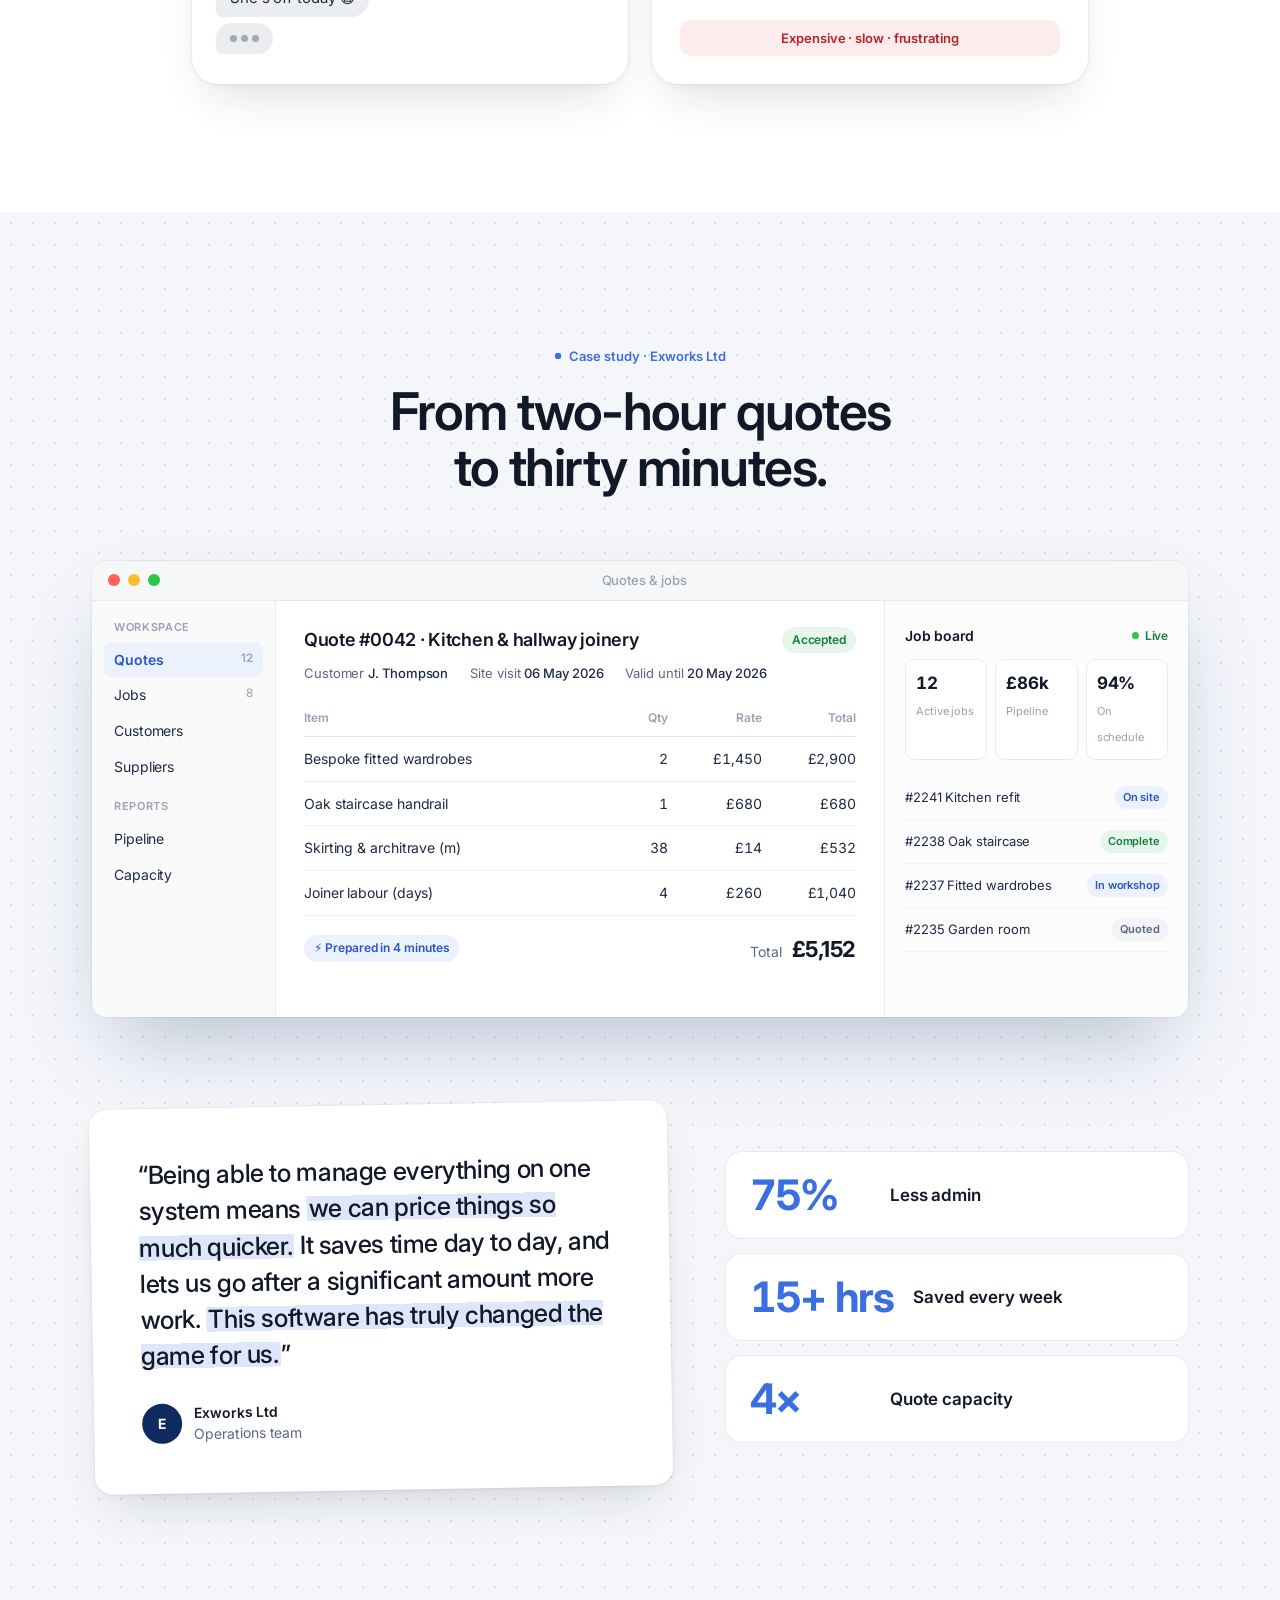
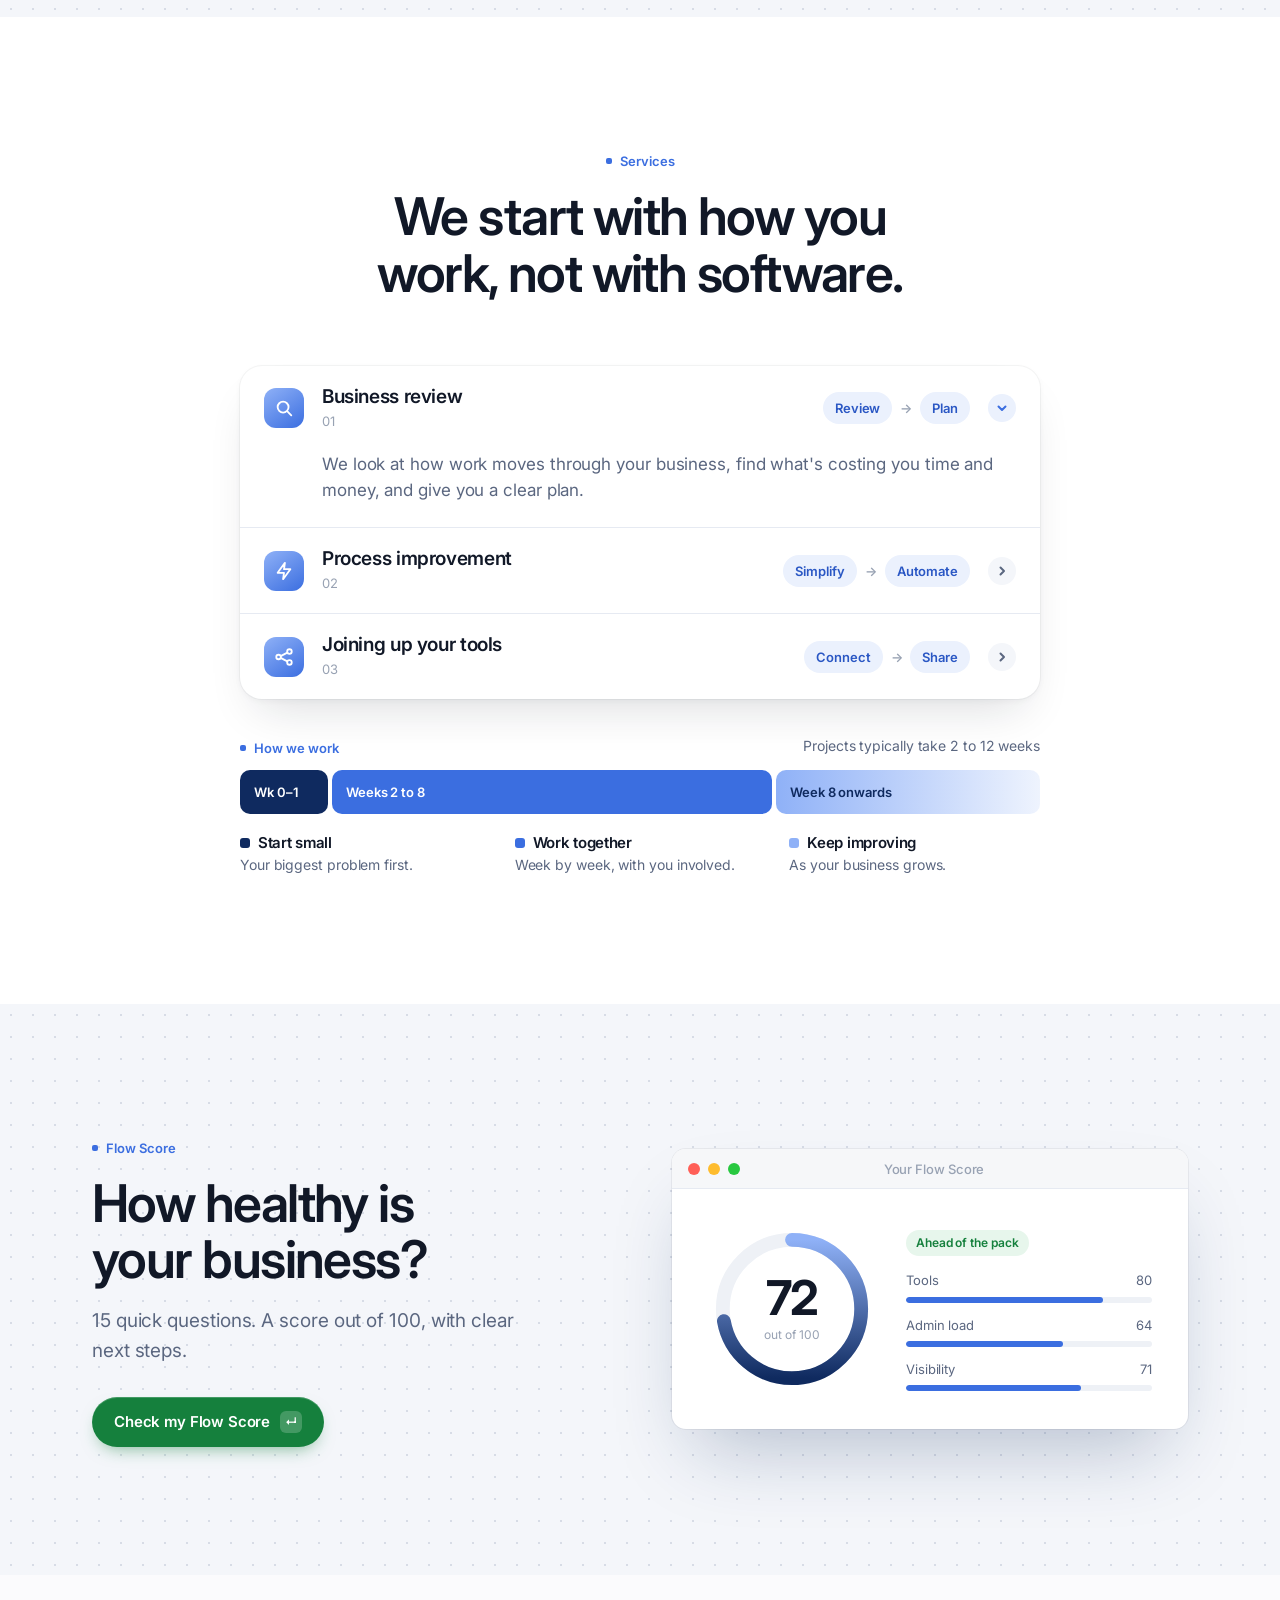
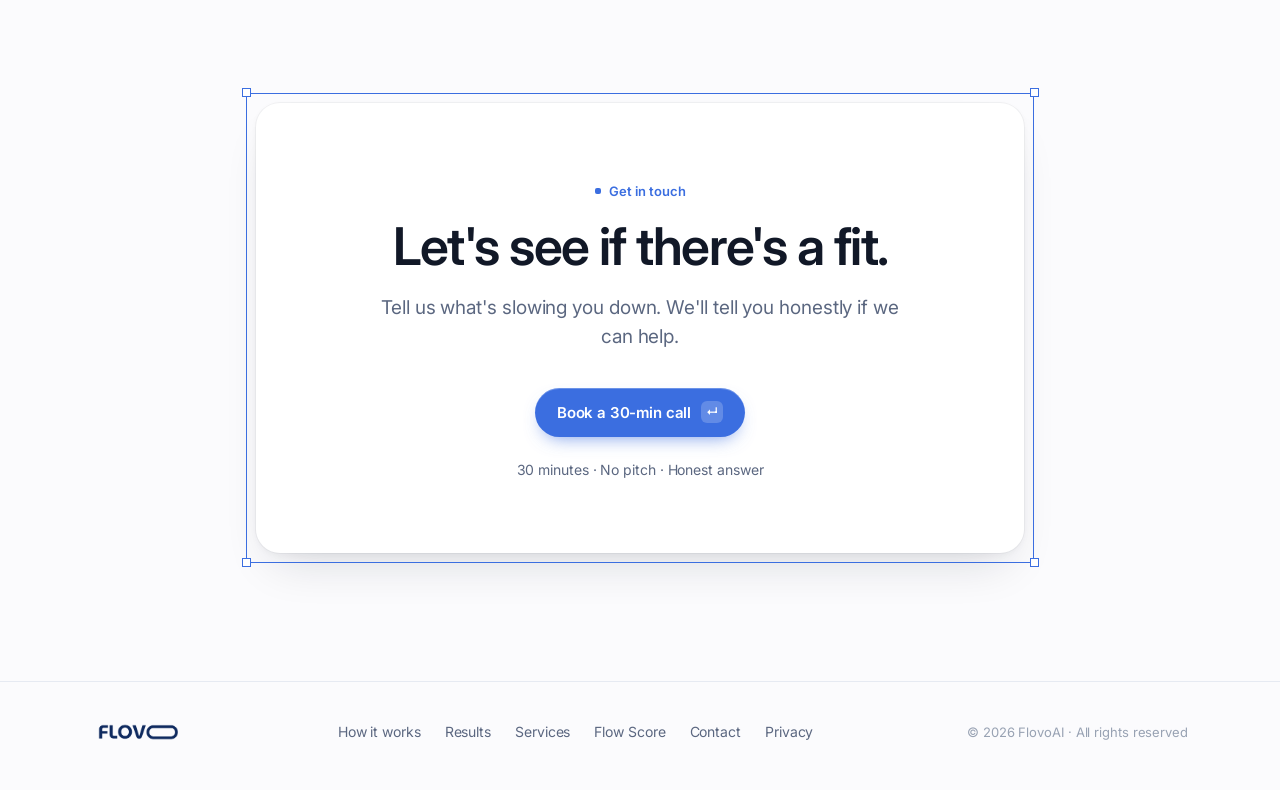
==== commit a50331b1: "Trim homepage copy, especially on phones Remove the lines under section headings, shorten the hero l" ====
--- a/index.html
+++ b/index.html
@@ -71,7 +71,7 @@
       <div class="wrap hero-copy">
         <p class="eyebrow">Operations consultancy for growing businesses</p>
         <h1>Built around <span class="sel"><b></b><b></b><b></b><b></b>how you work<span class="cursor" aria-hidden="true"><svg width="18" height="20" viewBox="0 0 18 20"><path d="M1 1l15 7-6.5 2L7 18z" fill="#0F2A5F" stroke="#fff" stroke-width="1.5" stroke-linejoin="round"/></svg><span>Henry</span></span></span>.<br><span class="h1-soft">Not the other way round.</span></h1>
-        <p class="hero-sub">We find what's slowing your business down, improve the way work gets done and put the right tools in place, so your team spends less time on admin and more time on the work that matters.</p>
+        <p class="hero-sub">We fix how work gets done in your business, so your team spends less time on admin.</p>
         <div class="hero-cta">
           <a class="btn btn-primary" href="https://cal.com/flovoai/30min" target="_blank" rel="noopener">Book a 30-min call <span class="btn-arrow" aria-hidden="true">↵</span></a>
           <a class="btn btn-ghost" href="/questionnaire">Check my Flow Score</a>
@@ -86,7 +86,7 @@
         <aside class="hero-card" aria-label="Recent result">
           <div class="hero-card-intro">
             <div class="hero-card-label">Recent result · Exworks Ltd</div>
-            <p>Time to produce a quote, after we reworked their pricing process.</p>
+            <p>After we reworked their quoting.</p>
           </div>
           <div class="hero-card-figs">
             <div class="fig fig-main"><strong><span class="n" data-target="2" data-delay="700">2</span> hrs → <span class="n" data-target="30" data-delay="700">30</span> min</strong><span>per quote</span></div>
@@ -103,7 +103,6 @@
         <div class="sec-head">
           <div class="kicker">The problem</div>
           <h2>Most businesses stop growing quietly, not dramatically.</h2>
-          <p class="sec-sub">Too many tools, too much admin and hidden costs that add up. Flip between how most teams work today and how it works with Flovo.</p>
         </div>
         <div class="seg" id="seg" data-view="before" role="group" aria-label="Compare how teams work">
           <span class="seg-thumb" aria-hidden="true"></span>
@@ -162,7 +161,6 @@
         <div class="sec-head">
           <div class="kicker">Case study · Exworks Ltd</div>
           <h2>From two-hour quotes to thirty minutes.</h2>
-          <p class="sec-sub">Exworks, a joinery business, now builds quotes and runs jobs from one place.</p>
         </div>
         <div class="window" style="margin-top:clamp(3rem,6vw,4rem)" role="img" aria-label="Example: a joinery quote built in four minutes, next to a live job board">
           <div class="titlebar"><i></i><i></i><i></i><em>Quotes &amp; jobs</em></div>
@@ -201,9 +199,9 @@
             <figcaption class="quote-by"><i aria-hidden="true">E</i><span><b>Exworks Ltd</b>Operations team</span></figcaption>
           </figure>
           <div class="stats">
-            <div class="stat"><b><span data-target="75">75</span>%</b><div><strong>Less admin</strong><span>Process time reduced from 2h to 30m.</span></div></div>
-            <div class="stat"><b><span data-target="15">15</span>+ hrs</b><div><strong>Saved weekly</strong><span>Across the operations team.</span></div></div>
-            <div class="stat"><b><span data-target="4">4</span>×</b><div><strong>Capacity</strong><span>More quotes handled.</span></div></div>
+            <div class="stat"><b><span data-target="75">75</span>%</b><div><strong>Less admin</strong></div></div>
+            <div class="stat"><b><span data-target="15">15</span>+ hrs</b><div><strong>Saved every week</strong></div></div>
+            <div class="stat"><b><span data-target="4">4</span>×</b><div><strong>Quote capacity</strong></div></div>
           </div>
         </div>
       </div>
@@ -215,7 +213,6 @@
         <div class="sec-head">
           <div class="kicker">Services</div>
           <h2>We start with how you work, not with software.</h2>
-          <p class="sec-sub">We learn how work really gets done, design a better way of running it, then put the right tools in place. Choose one service or combine them.</p>
         </div>
         <div class="svc-list">
           <details class="svc-item" open>
@@ -235,9 +232,9 @@
           <div class="timeline-head"><span class="kicker">How we work</span><span>Projects typically take 2 to 12 weeks</span></div>
           <div class="timeline-bar" aria-hidden="true"><span><b>Wk 0–1</b><i>0–1</i></span><span><b>Weeks 2 to 8</b><i>Weeks 2–8</i></span><span><b>Week 8 onwards</b><i>8+</i></span></div>
           <ol class="timeline-steps">
-            <li style="--c:var(--navy)"><h3>Start small</h3>Weeks 0 to 1. We tackle your biggest problem first, the one that pays for itself.</li>
-            <li style="--c:var(--blue)"><h3>Work together</h3>Weeks 2 to 8. Week by week, with you involved. No disappearing for months.</li>
-            <li style="--c:var(--sky)"><h3>Keep improving</h3>Week 8 onwards. Things keep improving as your business grows, without starting from scratch.</li>
+            <li style="--c:var(--navy)"><h3>Start small</h3>Your biggest problem first.</li>
+            <li style="--c:var(--blue)"><h3>Work together</h3>Week by week, with you involved.</li>
+            <li style="--c:var(--sky)"><h3>Keep improving</h3>As your business grows.</li>
           </ol>
         </div>
       </div>
@@ -249,7 +246,7 @@
         <div class="flow-copy">
           <div class="kicker">Flow Score</div>
           <h2>How healthy is your business?</h2>
-          <p>Find out in just a few minutes. Answer 15 quick questions and get a score out of 100, with clear next steps.</p>
+          <p>15 quick questions. A score out of 100, with clear next steps.</p>
           <a class="btn btn-green" href="/questionnaire">Check my Flow Score <span class="btn-arrow" aria-hidden="true">↵</span></a>
         </div>
         <div class="window flow-window" aria-hidden="true">
@@ -277,7 +274,7 @@
           <i class="handle tl" aria-hidden="true"></i><i class="handle tr" aria-hidden="true"></i><i class="handle bl" aria-hidden="true"></i><i class="handle br" aria-hidden="true"></i>
           <div class="kicker">Get in touch</div>
           <h2>Let's see if there's a fit.</h2>
-          <p>Thirty minutes, no pitch. Tell us what's slowing you down and we'll tell you honestly if we can help.</p>
+          <p>Tell us what's slowing you down. We'll tell you honestly if we can help.</p>
           <div class="hero-cta">
             <a class="btn btn-primary" href="https://cal.com/flovoai/30min" target="_blank" rel="noopener">Book a 30-min call <span class="btn-arrow" aria-hidden="true">↵</span></a>
           </div>
--- a/home.css
+++ b/home.css
@@ -203,7 +203,7 @@
 /* ---------- Hero ---------- */
 .hero { padding: clamp(4.5rem, 10vw, 7rem) 0 clamp(5rem, 10vw, 7.5rem); text-align: center; overflow: hidden; }
 .hero-copy { max-width: 62rem; }
-.hero-sub { font-size: clamp(1.125rem, 1.6vw, 1.25rem); line-height: 1.55; color: var(--text-soft); max-width: 40rem; margin: 1.75rem auto 0; letter-spacing: -0.01em; }
+.hero-sub { font-size: clamp(1.125rem, 1.6vw, 1.25rem); line-height: 1.55; color: var(--text-soft); max-width: 40rem; margin: 1.75rem auto 0; text-wrap: balance; letter-spacing: -0.01em; }
 .hero-trust { display: flex; justify-content: center; flex-wrap: wrap; gap: .5rem 1.625rem; margin-top: 1.625rem; font-size: .875rem; color: var(--text-soft); }
 .hero-trust li { display: flex; align-items: center; gap: .4375rem; }
 .hero-trust li::before {
@@ -462,6 +462,7 @@
   .nav-link { display: none; }
   .nav-cta { margin-left: 0; }
   .hero-cta .btn { width: 100%; justify-content: center; }
+  .hero-trust { display: none; }
   .checklist, .chat { padding: 1.5rem; }
   .app-main { padding: 1.25rem; }
   .app table { font-size: .8125rem; }
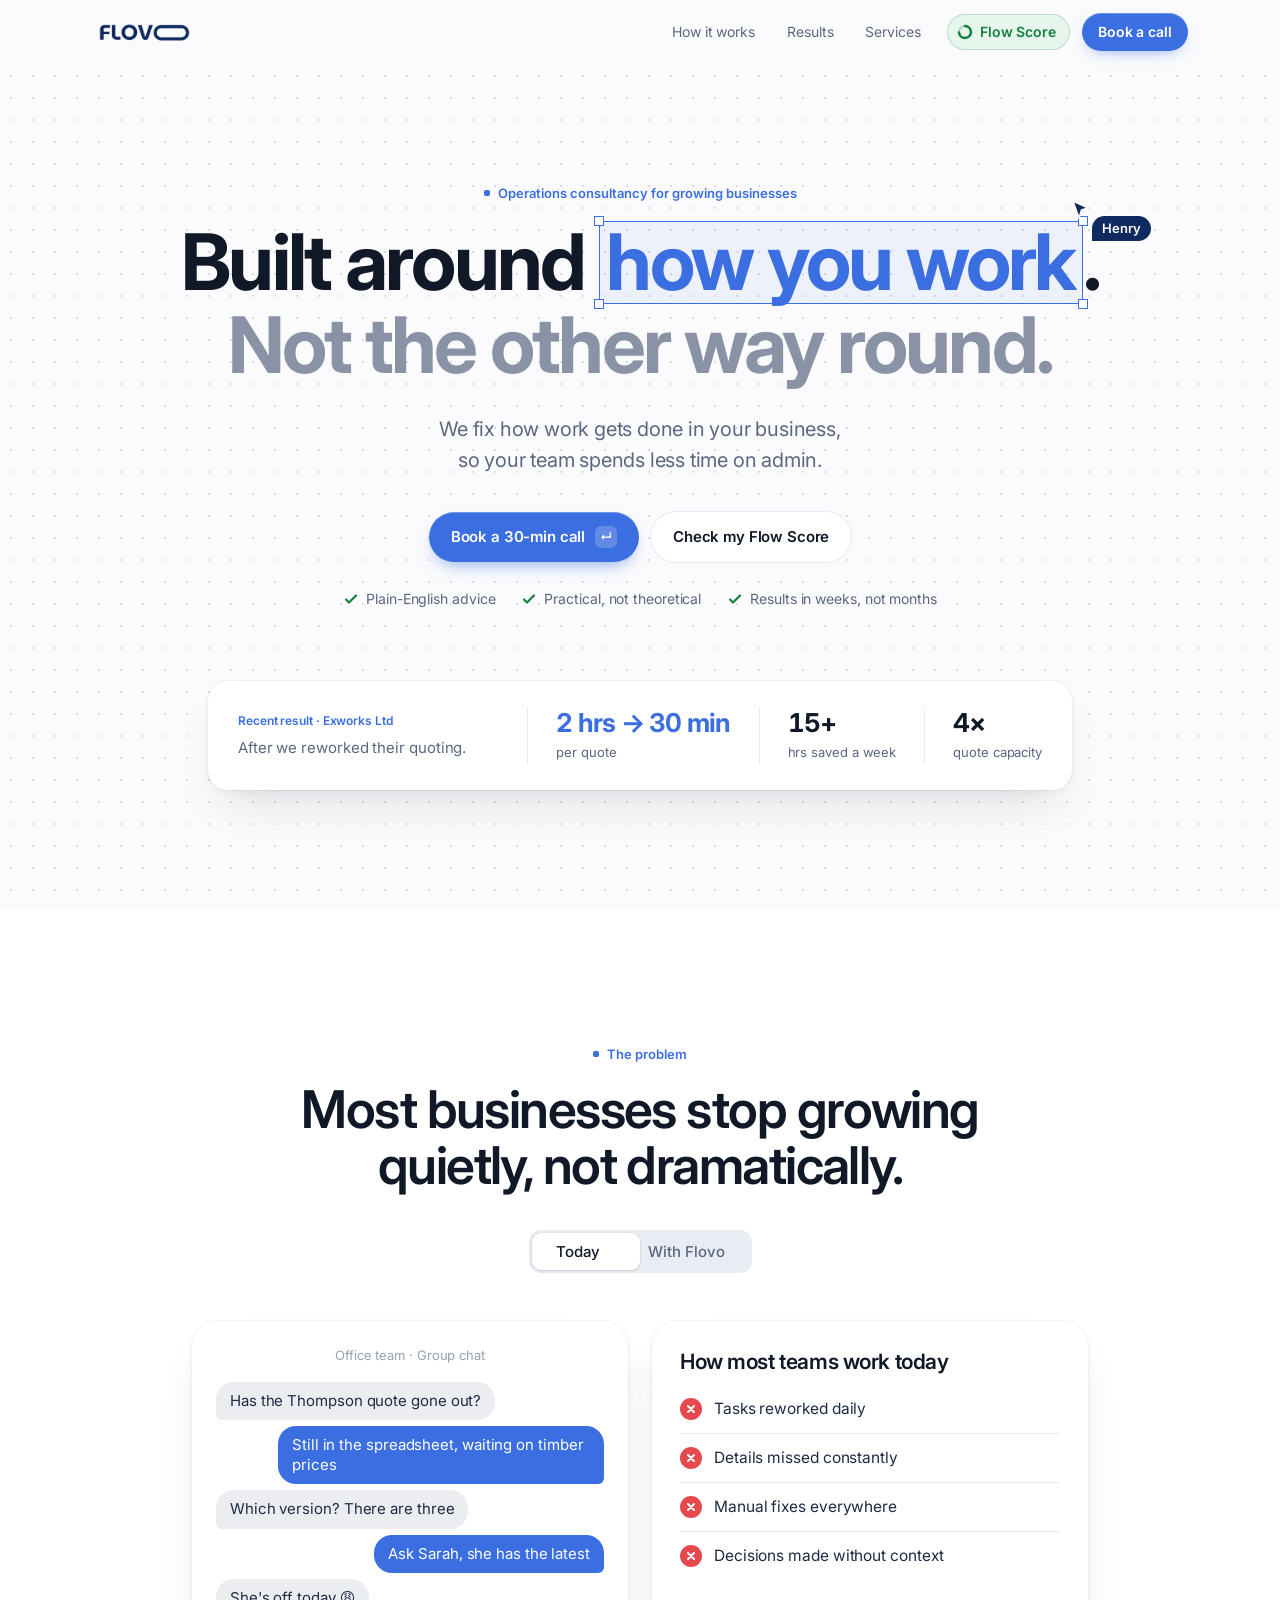
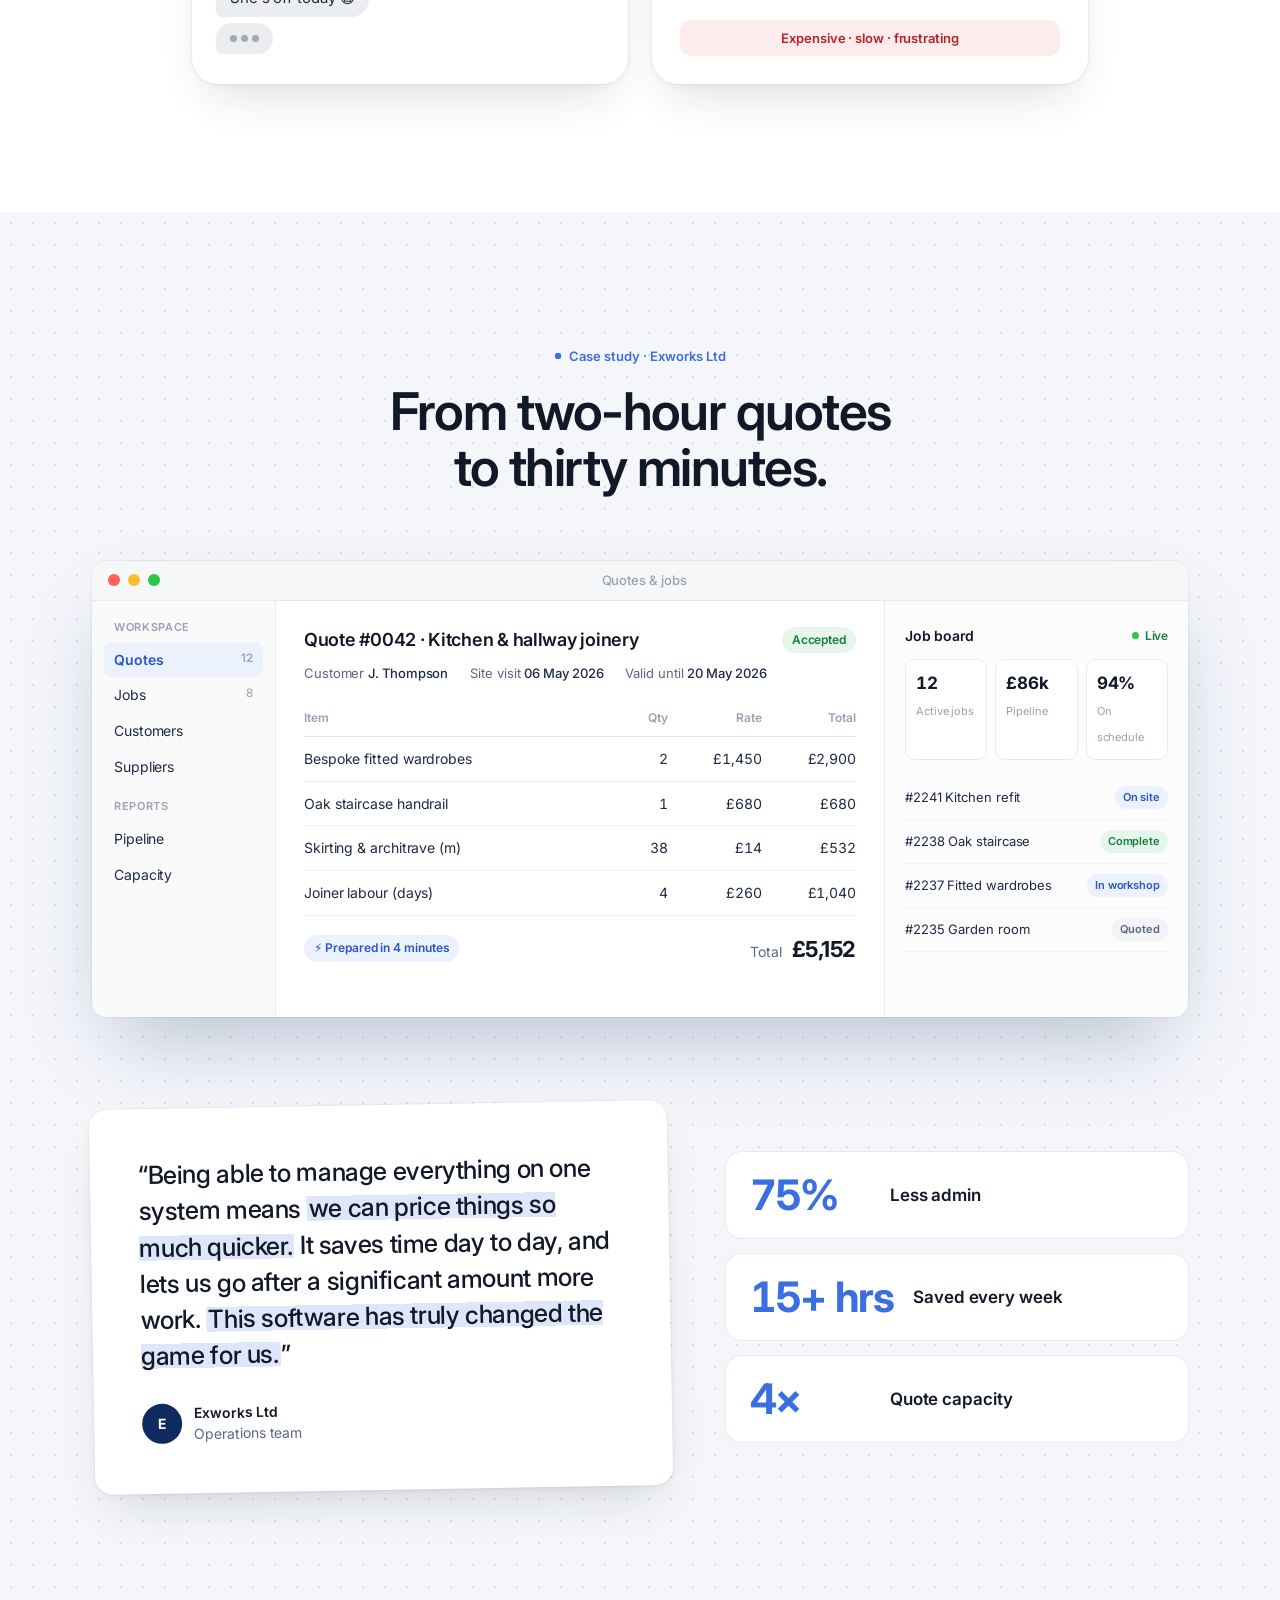
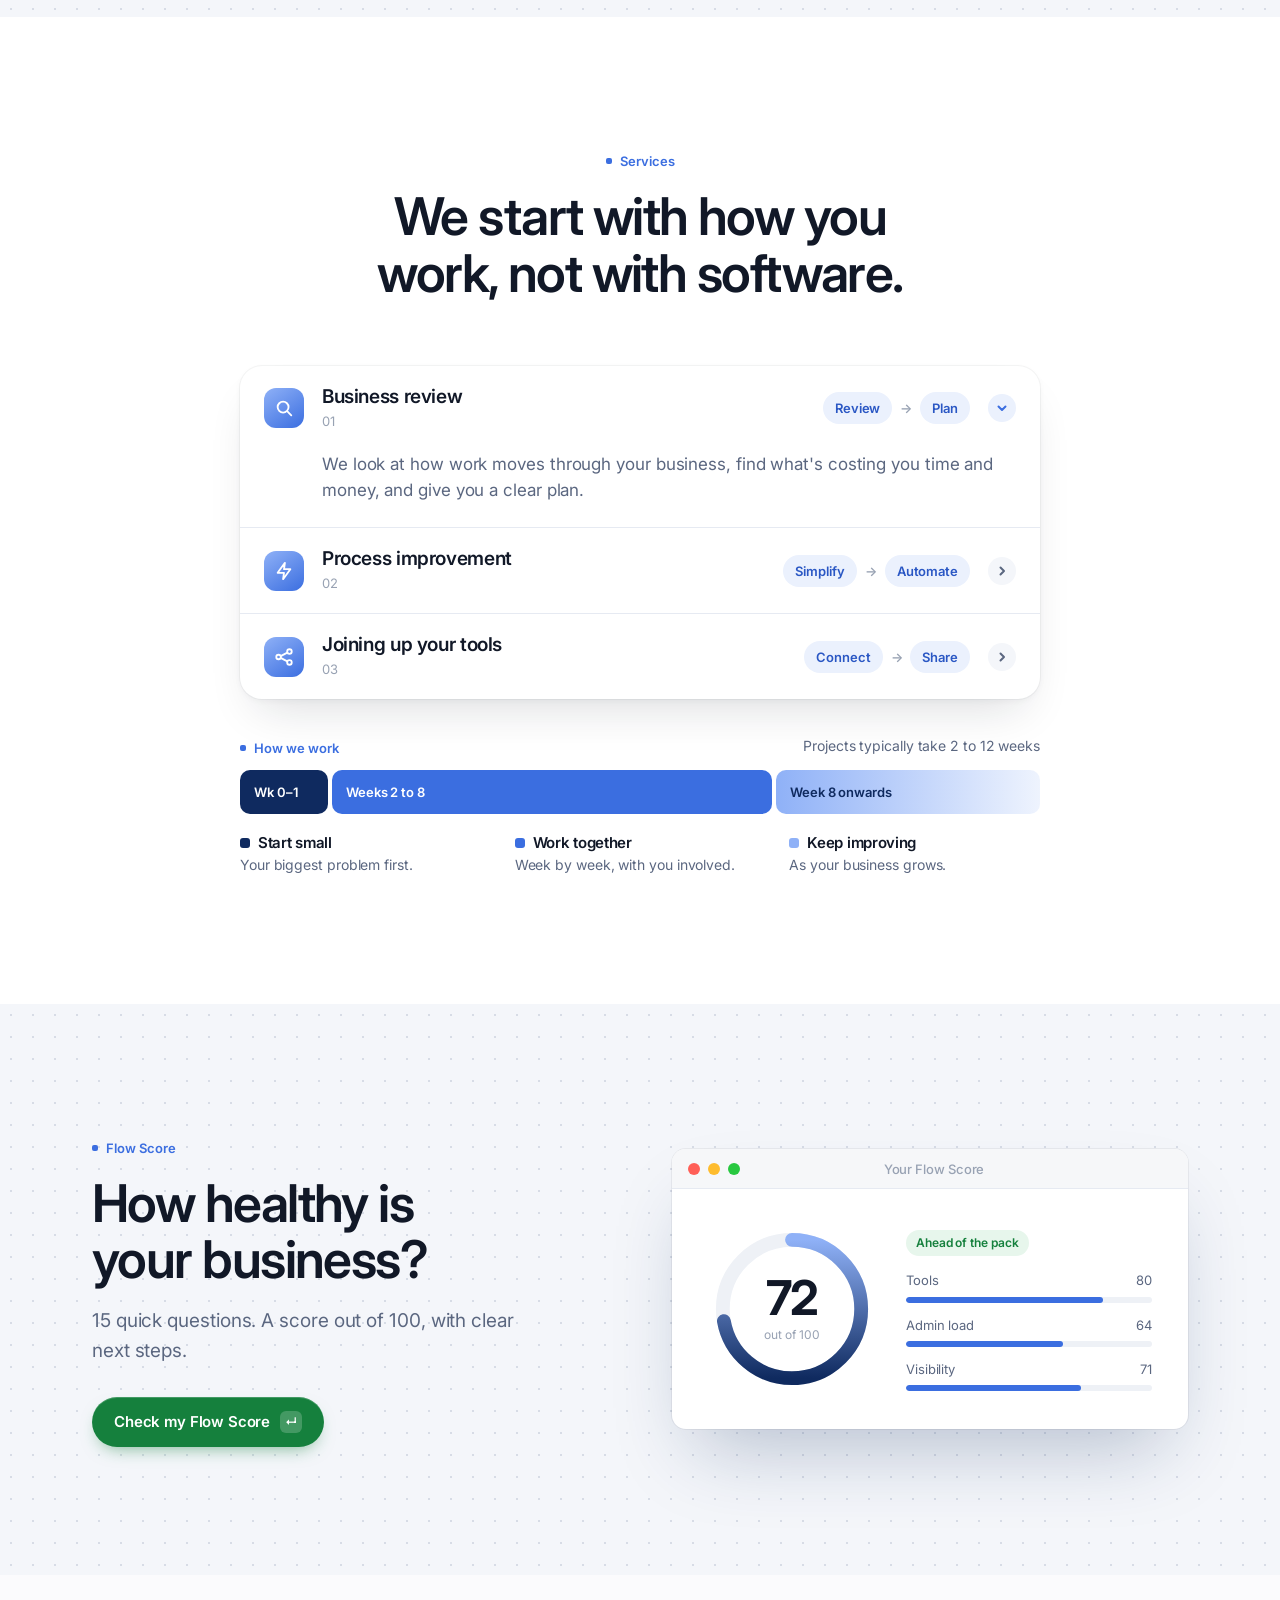
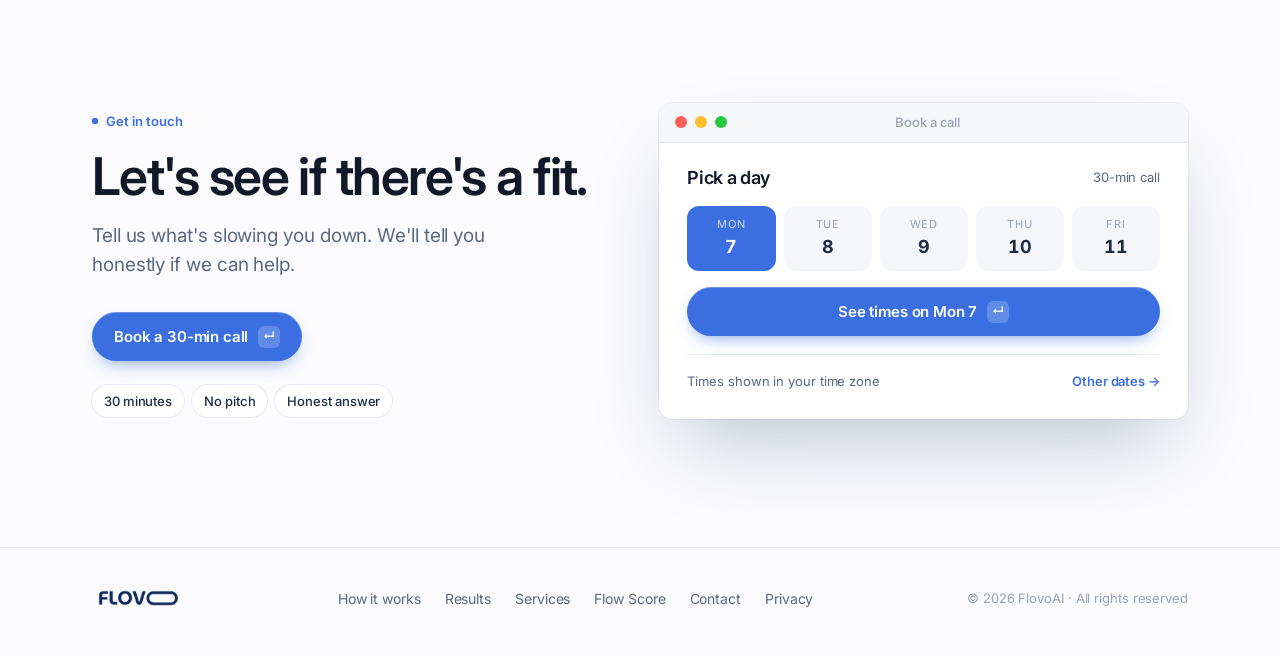
==== commit 9a474f55: "Turn the contact section into a booking window The heading and button sit beside an app window that " ====
--- a/index.html
+++ b/index.html
@@ -269,16 +269,22 @@
 
     <!-- CONTACT -->
     <section id="contact" class="sec">
-      <div class="wrap">
-        <div class="contact selected">
-          <i class="handle tl" aria-hidden="true"></i><i class="handle tr" aria-hidden="true"></i><i class="handle bl" aria-hidden="true"></i><i class="handle br" aria-hidden="true"></i>
+      <div class="wrap book">
+        <div class="book-copy">
           <div class="kicker">Get in touch</div>
           <h2>Let's see if there's a fit.</h2>
           <p>Tell us what's slowing you down. We'll tell you honestly if we can help.</p>
-          <div class="hero-cta">
-            <a class="btn btn-primary" href="https://cal.com/flovoai/30min" target="_blank" rel="noopener">Book a 30-min call <span class="btn-arrow" aria-hidden="true">↵</span></a>
-          </div>
-          <div class="contact-meta">30 minutes · No pitch · Honest answer</div>
+          <a class="btn btn-primary" href="https://cal.com/flovoai/30min" target="_blank" rel="noopener">Book a 30-min call <span class="btn-arrow" aria-hidden="true">↵</span></a>
+          <ul class="book-facts"><li>30 minutes</li><li>No pitch</li><li>Honest answer</li></ul>
+        </div>
+        <div class="window book-window">
+          <div class="titlebar" aria-hidden="true"><i></i><i></i><i></i><em>Book a call</em></div>
+          <div class="cal">
+            <div class="cal-head"><h3>Pick a day</h3><span>30-min call</span></div>
+            <div class="cal-days" id="calDays" role="group" aria-label="Choose a day for your call"></div>
+            <a class="btn btn-primary cal-go" id="calGo" href="https://cal.com/flovoai/30min" target="_blank" rel="noopener">See available times <span class="btn-arrow" aria-hidden="true">↵</span></a>
+            <div class="cal-foot"><span>Times shown in your time zone</span><a href="https://cal.com/flovoai/30min" target="_blank" rel="noopener">Other dates →</a></div>
+          </div>
         </div>
       </div>
     </section>
--- a/home.css
+++ b/home.css
@@ -378,10 +378,31 @@
 .flow-window.in-view .fv-fill, .flow-window.revealed .fv-fill, .no-motion .flow-window .fv-fill { stroke-dashoffset: 123; transition: stroke-dashoffset 1.6s var(--ease) .2s; }
 .flow-window.in-view .bar i, .flow-window.revealed .bar i, .no-motion .flow-window .bar i { transform: none; transition: transform 1.1s var(--ease) .4s; }
 
-/* ---------- Contact ---------- */
-.contact { max-width: 48rem; margin: 0 auto; text-align: center; background: #fff; border-radius: 1.5rem; padding: clamp(3rem, 7vw, 4.5rem) clamp(1.5rem, 5vw, 3rem); box-shadow: var(--shadow-md); }
-.contact p { font-size: 1.1875rem; color: var(--text-soft); max-width: 33rem; margin: 1.125rem auto 0; }
-.contact-meta { margin-top: 1.375rem; font-size: .875rem; color: var(--text-soft); }
+/* ---------- Contact: a booking window ---------- */
+.book { display: grid; grid-template-columns: 1fr 1.05fr; gap: 4rem; align-items: center; }
+.book-copy p { color: var(--text-soft); font-size: 1.1875rem; margin: 1rem 0 2rem; max-width: 26rem; }
+.book-facts { display: flex; gap: .5rem; flex-wrap: wrap; margin-top: 1.5rem; }
+.book-facts li { font-size: .8125rem; font-weight: 500; background: #fff; box-shadow: 0 0 0 1px var(--line); padding: .375rem .75rem; border-radius: 99px; }
+.cal { padding: 1.5rem 1.75rem 1.75rem; }
+.cal-head { display: flex; justify-content: space-between; align-items: center; margin-bottom: 1.125rem; }
+.cal-head h3 { font-size: 1.125rem; margin: 0; }
+.cal-head span { font-size: .8125rem; color: var(--text-soft); }
+.cal-days { display: grid; grid-template-columns: repeat(5, 1fr); gap: .5rem; }
+.cal-day {
+  border: 0; font: inherit; background: var(--tint); border-radius: .75rem; padding: .625rem 0; text-align: center; cursor: pointer; color: var(--text);
+  -webkit-tap-highlight-color: transparent; transition: background-color .2s var(--ease-out), color .2s var(--ease-out), transform .12s var(--ease-out);
+}
+.cal-day small { display: block; font-size: .6875rem; color: var(--faint); text-transform: uppercase; letter-spacing: .06em; }
+.cal-day b { font-size: 1.125rem; font-variant-numeric: tabular-nums; }
+.cal-day:hover { background: #EAEEF5; }
+.cal-day[aria-pressed="true"] { background: var(--blue); color: #fff; }
+.cal-day[aria-pressed="true"] small { color: rgba(255, 255, 255, .75); }
+.cal-day:active { transform: scale(.96); transition-duration: 0s; }
+.cal-go { width: 100%; justify-content: center; margin-top: 1rem; }
+.cal-foot { margin-top: 1.125rem; padding-top: 1rem; border-top: 1px solid var(--line); display: flex; justify-content: space-between; align-items: center; gap: 1rem; font-size: .8125rem; color: var(--text-soft); flex-wrap: wrap; }
+.cal-foot a { color: var(--blue); font-weight: 600; }
+/* Without JavaScript there are no days to pick, so the window just links to the booking page */
+.cal-days:empty { display: none; }
 
 /* ---------- Footer ---------- */
 .footer { padding: 2.25rem 0 2.75rem; border-top: 1px solid var(--line); }
@@ -426,7 +447,7 @@
   .js .flow-window .fv-fill { stroke-dashoffset: 123; transition: none !important; }
   .pane, .pane[hidden], .seg-thumb { transition: none; }
   .pane[hidden] { transform: none; filter: none; }
-  .btn-arrow, .btn, .nav-cta, .nav-score, .nav-score-icon .f, .svc-chev { transition: none; }
+  .btn-arrow, .btn, .nav-cta, .nav-score, .nav-score-icon .f, .svc-chev, .cal-day { transition: none; }
   .btn:active, .nav-cta:active, .nav-score:active { transform: none; }
 }
 /* Reduced transparency: solid navigation */
@@ -436,7 +457,7 @@
 /* Increased contrast: defined edges and stronger secondary text */
 @media (prefers-contrast: more) {
   :root { --text-soft: #39445A; --faint: #5B6780; --line: #9AA8C0; }
-  .svc-list, .stat, .chat, .checklist, .hero-card, .quote-card, .contact, .window { box-shadow: 0 0 0 1px var(--navy); }
+  .svc-list, .stat, .chat, .checklist, .hero-card, .quote-card, .window { box-shadow: 0 0 0 1px var(--navy); }
   .nav { background: #fff; border-bottom: 1px solid var(--navy); }
 }
 
@@ -451,7 +472,10 @@
   .fig { padding-left: 1.375rem; padding-right: 0; }
   .fig-main { grid-column: 1 / -1; border-left: 0; padding-left: 0; }
   .fig:nth-child(2) { border-left: 0; padding-left: 0; }
-  .pane, .case-grid, .flow-tile { grid-template-columns: 1fr; }
+  .pane, .case-grid, .flow-tile, .book { grid-template-columns: 1fr; }
+  .book { gap: 2.5rem; text-align: center; }
+  .book-copy p { margin-left: auto; margin-right: auto; }
+  .book-facts { justify-content: center; }
   .case-grid { gap: 2rem; }
   .quote-card { rotate: none; }
   .flow-tile { gap: 2.5rem; }
@@ -469,7 +493,9 @@
   .quote-head { flex-wrap: wrap; }
   .score-body { grid-template-columns: 1fr; justify-items: center; padding: 1.75rem; }
   .score-bars { width: 100%; }
-  .flow-tile .btn { width: 100%; justify-content: center; }
+  .flow-tile .btn, .book-copy .btn { width: 100%; justify-content: center; }
+  .cal { padding: 1.25rem; }
+  .cal-days { gap: .375rem; }
   .stat b { font-size: 2.125rem; min-width: 6rem; }
   .fig strong { font-size: 1.5rem; }
   .svc-item summary { grid-template-columns: auto 1fr auto; padding: 1.125rem 1.25rem; gap: .875rem; }
